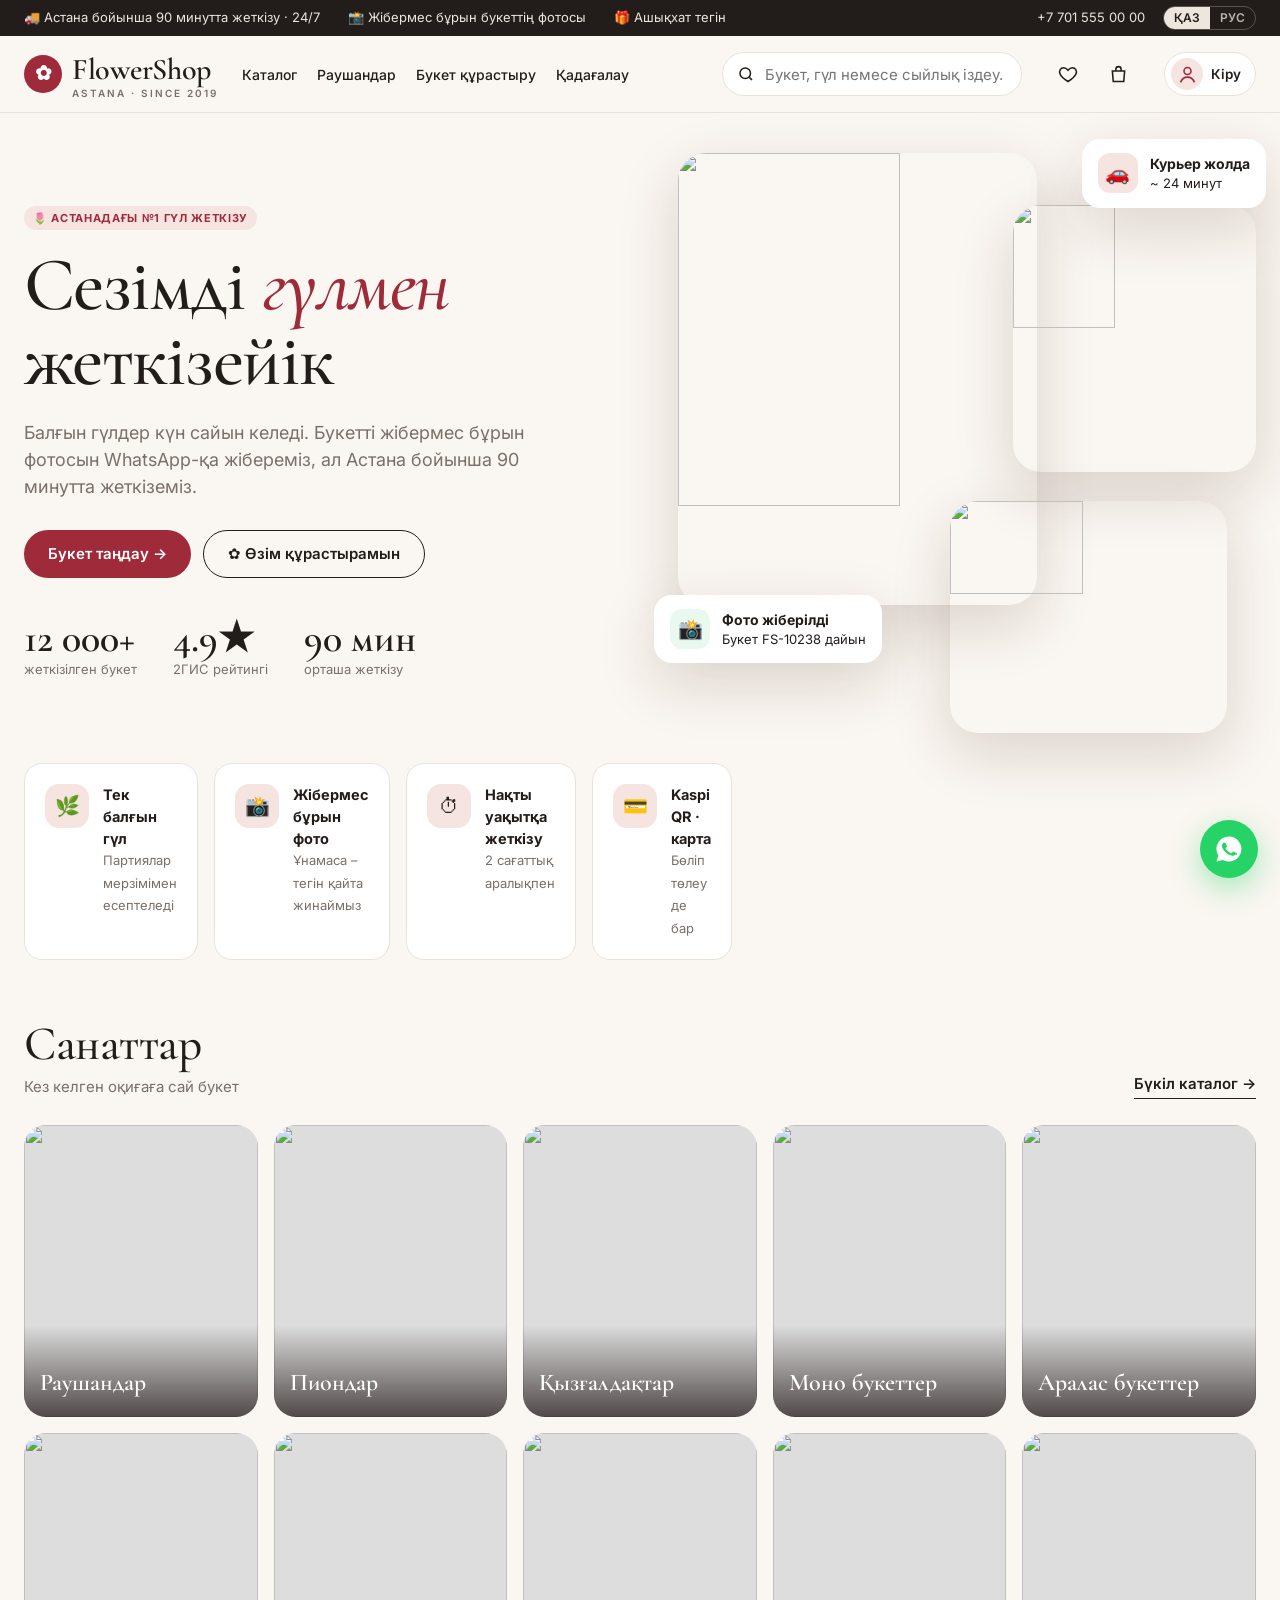
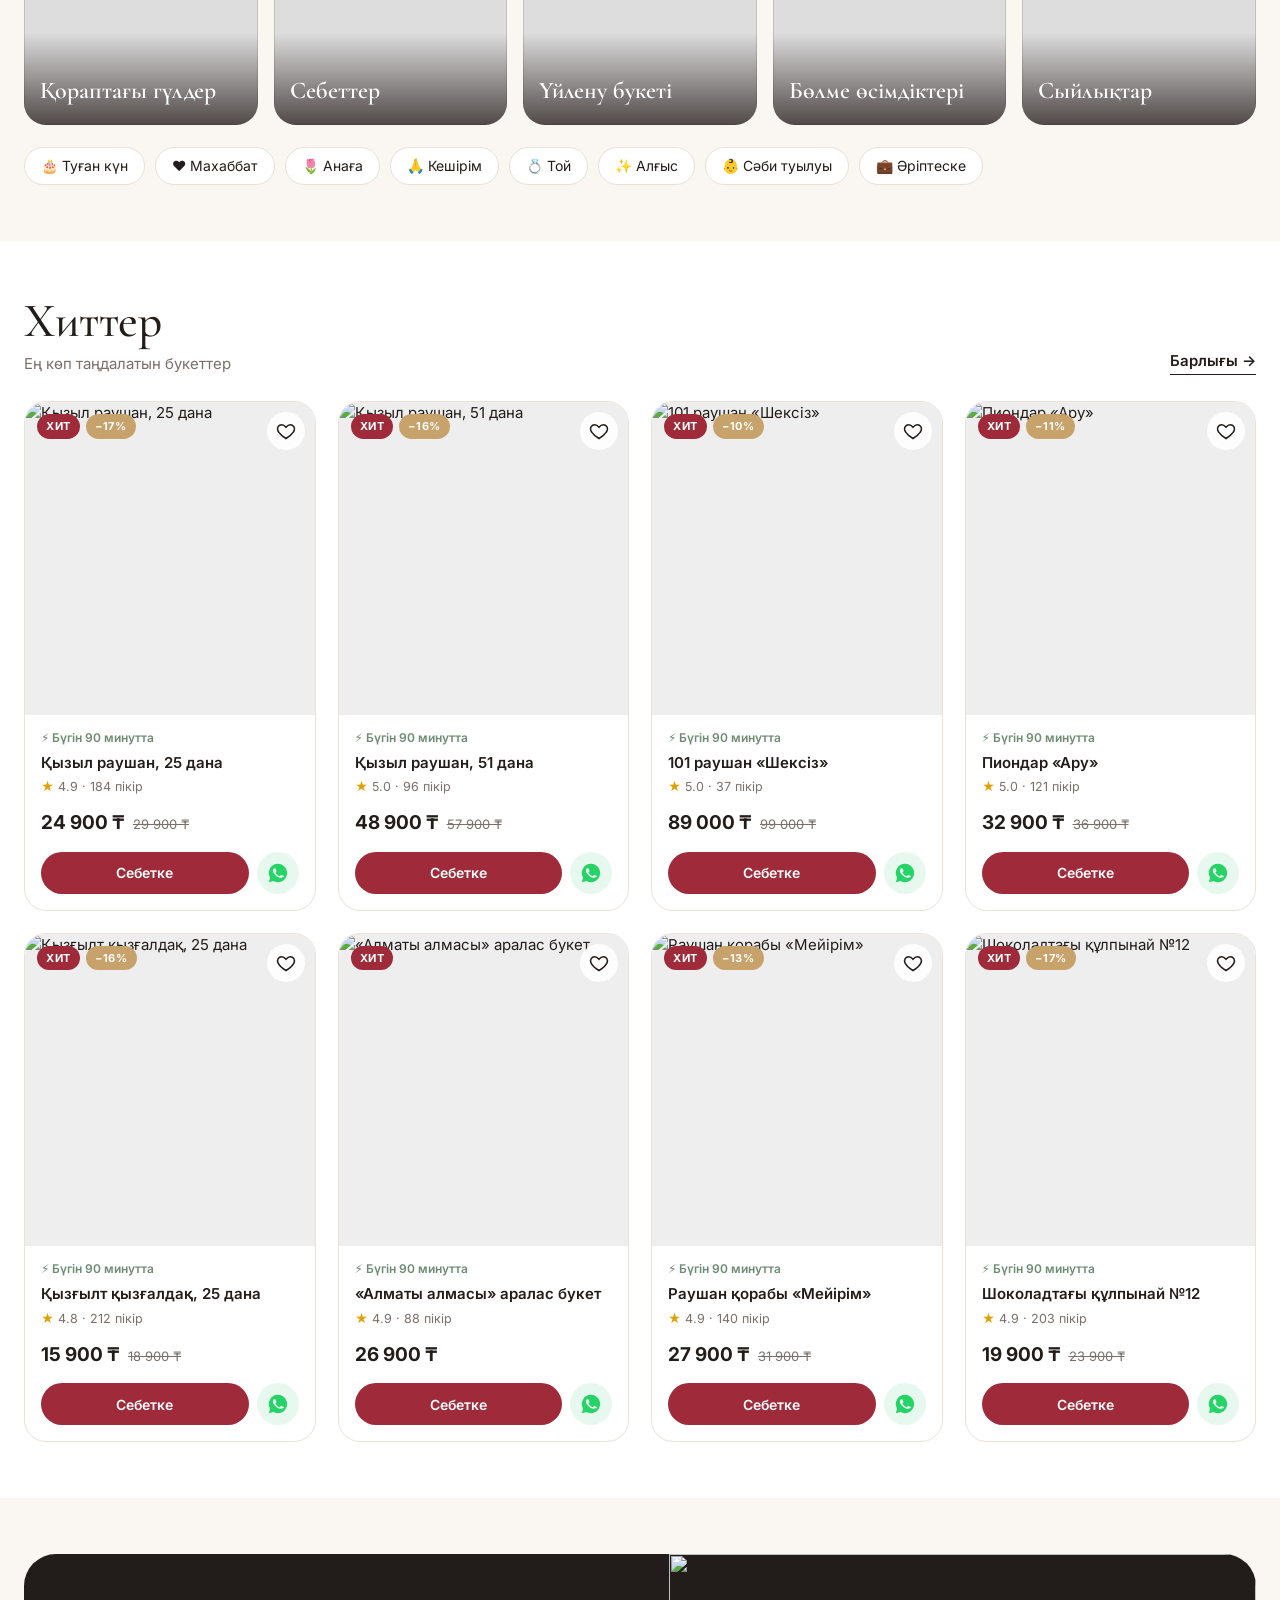
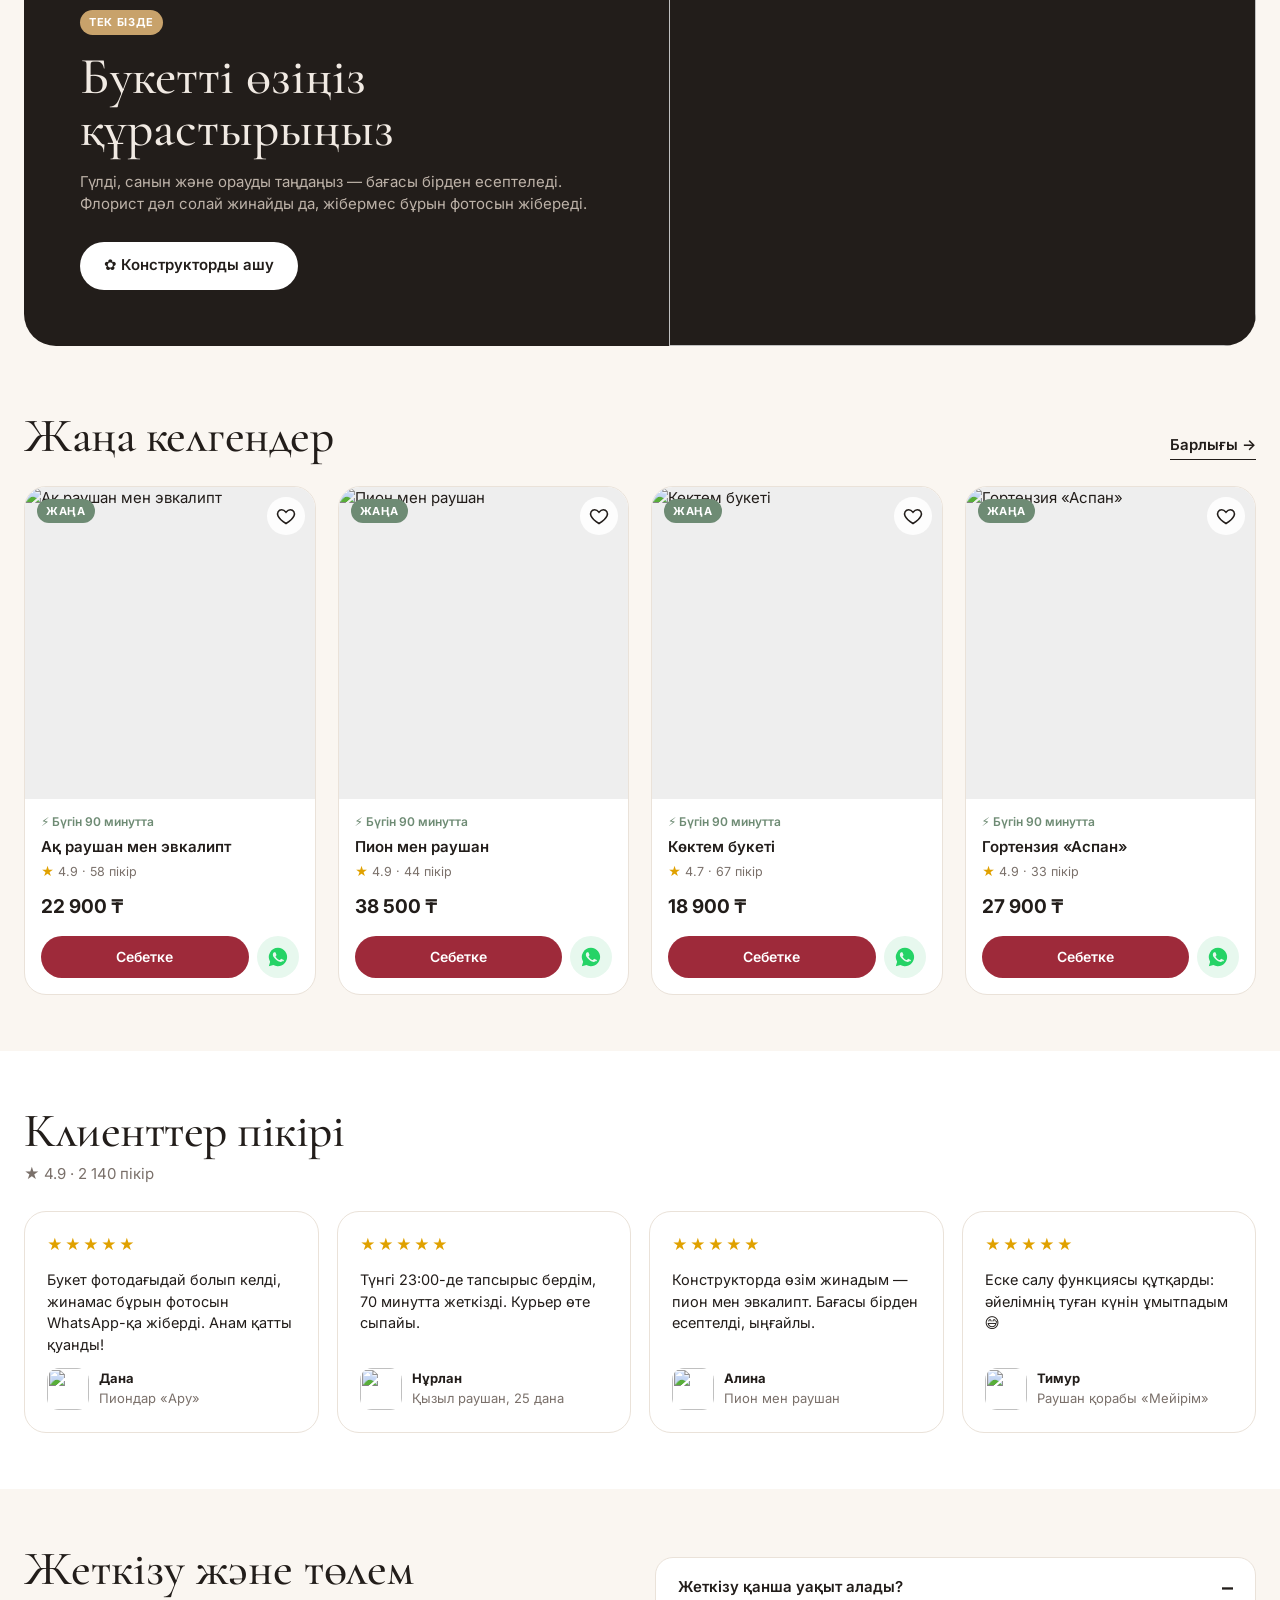
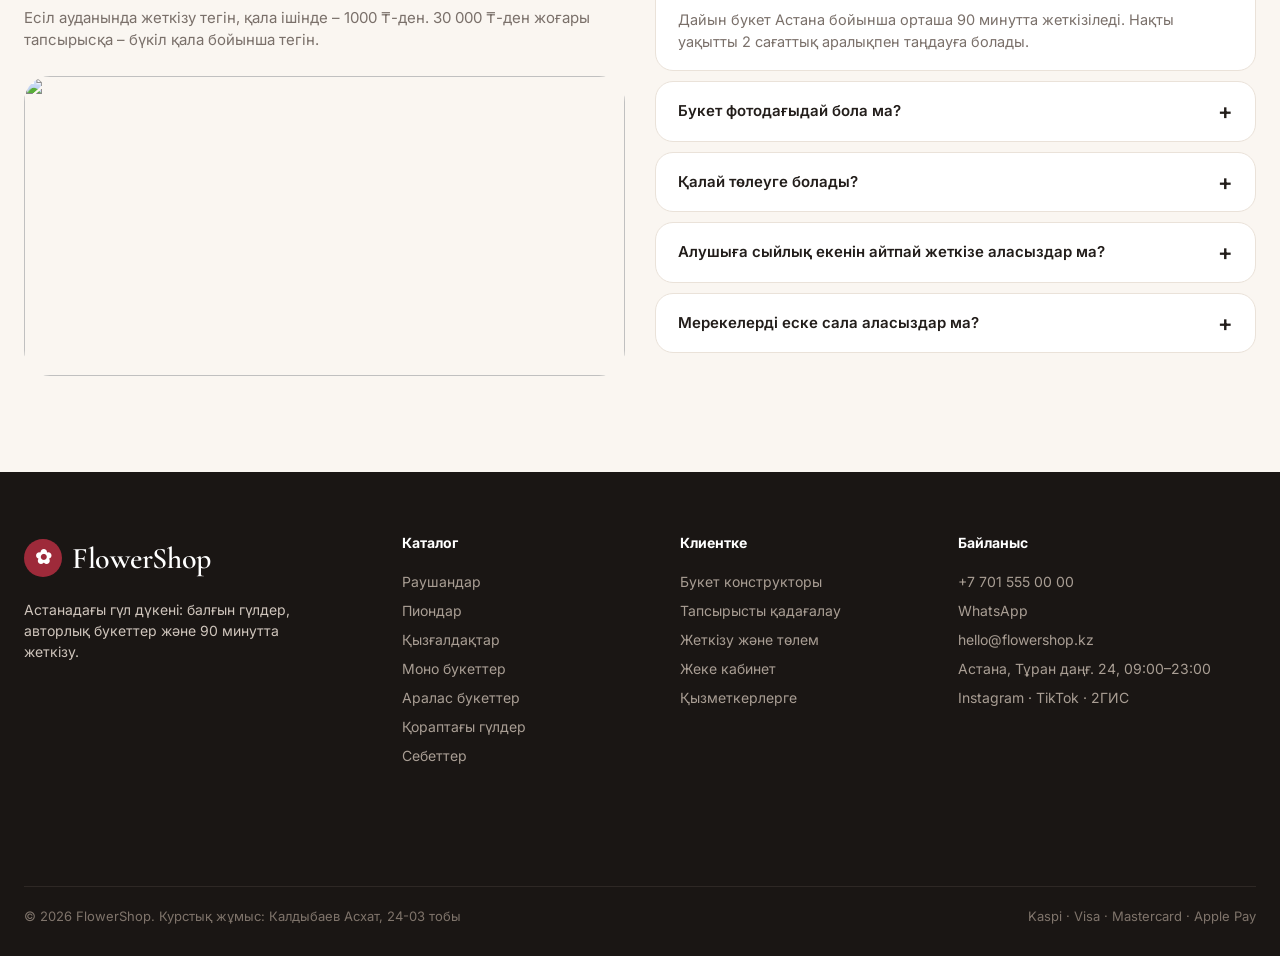
==== fs.html @ 58f4ae0b "tmp" ====
<!DOCTYPE html>
<html lang="kk"><head><meta charset="utf-8"><meta name="viewport" content="width=device-width,initial-scale=1">
<title>FlowerShop · Астанада гүл жеткізу</title>
<meta name="description" content="FlowerShop — Астанада гүл жеткізу 90 минутта. Букет конструкторы, Kaspi QR, жібермес бұрын фото.">
<meta property="og:title" content="FlowerShop — доставка цветов в Астане"><meta property="og:image" content="https://images.unsplash.com/photo-1780498802979-3d75e2b87ff2?w=1200&q=80&auto=format&fit=crop">
<meta name="theme-color" content="#9E2A3A">
<link rel="icon" href="data:image/svg+xml,<svg xmlns='http://www.w3.org/2000/svg' viewBox='0 0 100 100'><circle cx='50' cy='50' r='48' fill='%239E2A3A'/><text x='50' y='68' font-size='56' text-anchor='middle' fill='white'>✿</text></svg>">
<link rel="preconnect" href="https://fonts.googleapis.com"><link rel="preconnect" href="https://fonts.gstatic.com" crossorigin><link rel="preconnect" href="https://images.unsplash.com">
<link href="https://fonts.googleapis.com/css2?family=Cormorant+Garamond:ital,wght@0,500;0,600;1,500&family=Inter:wght@400;500;600;700&display=swap" rel="stylesheet">
<style>:root{--bg:#FAF6F1;--card:#fff;--ink:#221D1A;--mut:#7A706A;--line:#EAE2D9;--acc:#9E2A3A;--acc2:#C2414F;--blush:#F6E4E0;--sage:#6E8B74;--sage2:#E6EEE7;--gold:#C8A26B;--r:18px;--sh:0 10px 30px rgba(60,30,20,.08);--sh2:0 20px 60px rgba(60,30,20,.16)}
*{box-sizing:border-box;margin:0;padding:0}
html{scroll-behavior:smooth;overflow-x:clip}
body{font-family:Inter,system-ui,sans-serif;background:var(--bg);color:var(--ink);font-size:15px;line-height:1.5;-webkit-font-smoothing:antialiased}
img{display:block;max-width:100%}
a{color:inherit;text-decoration:none}
button{font:inherit;cursor:pointer;border:0;background:none;color:inherit}
input,select,textarea{font:inherit;color:inherit}
.serif{font-family:'Cormorant Garamond',Georgia,serif}
.wrap{max-width:1280px;margin:0 auto;padding:0 24px}
.btn{display:inline-flex;align-items:center;justify-content:center;gap:8px;height:48px;padding:0 24px;border-radius:999px;background:var(--ink);color:#fff;font-weight:600;transition:.2s;white-space:nowrap}
.btn:hover{transform:translateY(-1px);box-shadow:var(--sh)}
.btn.acc{background:var(--acc)}.btn.acc:hover{background:var(--acc2)}
.btn.ghost{background:transparent;border:1.5px solid var(--ink);color:var(--ink)}
.btn.light{background:#fff;color:var(--ink)}
.btn.sm{height:38px;padding:0 16px;font-size:14px}
.btn.wa{background:#25D366}
.btn:disabled{opacity:.4;pointer-events:none}
.chip{display:inline-flex;align-items:center;gap:6px;height:38px;padding:0 16px;border-radius:999px;background:#fff;border:1px solid var(--line);font-size:14px;transition:.15s;white-space:nowrap}
.chip:hover{border-color:var(--ink)}
.chip.on{background:var(--ink);color:#fff;border-color:var(--ink)}
.tag{display:inline-block;font-size:11px;font-weight:700;letter-spacing:.06em;text-transform:uppercase;padding:4px 9px;border-radius:999px}
.tag.hit{background:var(--acc);color:#fff}.tag.new{background:var(--sage);color:#fff}.tag.sale{background:var(--gold);color:#fff}
/* topbar */
.top{background:var(--ink);color:#EDE6DF;font-size:13px}
.top .wrap{display:flex;justify-content:space-between;align-items:center;height:36px;gap:16px}
.top .tick{display:flex;gap:28px;overflow:hidden;white-space:nowrap}
.top .rt{display:flex;gap:18px;align-items:center}
.lang{display:flex;border:1px solid #5a514b;border-radius:999px;overflow:hidden}
.lang button{padding:2px 10px;font-size:12px;font-weight:600;color:#bdb3aa}
.lang button.on{background:#EDE6DF;color:var(--ink)}
/* header */
header.h{position:sticky;top:0;z-index:50;background:rgba(250,246,241,.92);backdrop-filter:blur(14px);border-bottom:1px solid var(--line)}
header.h .wrap{display:flex;align-items:center;gap:24px;height:76px}
.logo{display:flex;align-items:center;gap:10px;font-family:'Cormorant Garamond',serif;font-size:30px;font-weight:600;letter-spacing:-.01em}
.logo i{width:38px;height:38px;border-radius:50%;background:var(--acc);display:grid;place-items:center;color:#fff;font-style:normal;font-size:20px}
.logo small{display:block;font-family:Inter;font-size:10px;letter-spacing:.2em;color:var(--mut);text-transform:uppercase;margin-top:-6px}
nav.mn{display:flex;gap:20px;font-weight:500;font-size:14px;white-space:nowrap}
nav.mn a{position:relative;padding:6px 0}
nav.mn a:after{content:'';position:absolute;left:0;bottom:0;height:2px;width:0;background:var(--acc);transition:.2s}
nav.mn a:hover:after,nav.mn a.on:after{width:100%}
.srch{flex:1;max-width:300px;min-width:160px;position:relative;margin-left:auto}
.srch input{width:100%;height:44px;border-radius:999px;border:1px solid var(--line);background:#fff;padding:0 18px 0 42px;outline:0}
.srch input:focus{border-color:var(--ink)}
.srch svg{position:absolute;left:15px;top:13px}
.srch .sug{position:absolute;top:50px;left:0;right:0;background:#fff;border-radius:16px;box-shadow:var(--sh2);overflow:hidden;display:none;z-index:5}
.srch .sug a{display:flex;gap:12px;align-items:center;padding:10px 14px;font-size:14px}
.srch .sug a:hover{background:var(--bg)}
.srch .sug img{width:44px;height:44px;border-radius:10px;object-fit:cover}
.icons{display:flex;gap:6px}
.ib{position:relative;width:44px;height:44px;border-radius:50%;display:grid;place-items:center;transition:.15s}
.ib:hover{background:#fff}
.ib b{position:absolute;top:4px;right:2px;min-width:18px;height:18px;padding:0 5px;border-radius:9px;background:var(--acc);color:#fff;font-size:11px;display:grid;place-items:center}
.who{display:flex;align-items:center;gap:8px;height:44px;padding:0 14px 0 6px;border-radius:999px;background:#fff;border:1px solid var(--line);font-size:13.5px;font-weight:600}
.who .av{width:32px;height:32px;border-radius:50%;background:var(--blush);display:grid;place-items:center;color:var(--acc);font-weight:700}
.burger{display:none}
/* hero */
.hero{padding:40px 0 30px}
.hero .wrap{display:grid;grid-template-columns:1.05fr 1fr;gap:48px;align-items:center}
.hero h1{font-family:'Cormorant Garamond',serif;font-size:76px;line-height:.98;font-weight:500;letter-spacing:-.02em}
.hero h1 em{color:var(--acc);font-style:italic}
.hero p.lead{font-size:18px;color:var(--mut);margin:22px 0 30px;max-width:520px}
.hero .cta{display:flex;gap:12px;flex-wrap:wrap}
.hero .stats{display:flex;gap:36px;margin-top:40px}
.hero .stats b{display:block;font-family:'Cormorant Garamond',serif;font-size:40px;font-weight:600;line-height:1}
.hero .stats span{font-size:13px;color:var(--mut)}
.collage{position:relative;height:580px}
.collage img{position:absolute;object-fit:cover;border-radius:28px;box-shadow:var(--sh2)}
.collage .a{left:0;top:0;width:62%;height:78%}
.collage .b{right:0;top:9%;width:42%;height:46%}
.collage .c{right:5%;bottom:0;width:48%;height:40%}
.float{position:absolute;background:#fff;border-radius:18px;box-shadow:var(--sh2);padding:14px 16px;display:flex;gap:12px;align-items:center;font-size:13px;animation:fl 5s ease-in-out infinite}
.float b{display:block;font-size:14px}
.float .dot{width:40px;height:40px;border-radius:12px;display:grid;place-items:center;font-size:20px}
.f1{left:-24px;bottom:12%}.f2{right:-10px;top:-14px;animation-delay:-2.5s}
@keyframes fl{50%{transform:translateY(-8px)}}
/* usp */
.usp{display:grid;grid-template-columns:repeat(4,1fr);gap:16px;margin:30px 0 10px}
.usp div{background:#fff;border-radius:var(--r);padding:20px;display:flex;gap:14px;align-items:flex-start;border:1px solid var(--line)}
.usp i{font-style:normal;width:44px;height:44px;border-radius:14px;background:var(--blush);display:grid;place-items:center;font-size:20px;flex:none}
.usp b{display:block;font-size:14.5px}.usp span{font-size:13px;color:var(--mut)}
section.s{padding:56px 0}
.sh{display:flex;justify-content:space-between;align-items:flex-end;margin-bottom:26px;gap:20px}
.sh h2{font-family:'Cormorant Garamond',serif;font-size:48px;font-weight:500;line-height:1;letter-spacing:-.01em}
.sh p{color:var(--mut);margin-top:8px}
.sh a.more{font-weight:600;border-bottom:1.5px solid;padding-bottom:2px}
/* categories */
.cats{display:grid;grid-template-columns:repeat(5,1fr);gap:16px}
.cat{position:relative;border-radius:22px;overflow:hidden;aspect-ratio:4/5;background:#ddd}
.cat img{width:100%;height:100%;object-fit:cover;transition:.6s}
.cat:hover img{transform:scale(1.06)}
.cat span{position:absolute;inset:auto 0 0 0;padding:40px 16px 16px;background:linear-gradient(transparent,rgba(20,10,8,.7));color:#fff;font-family:'Cormorant Garamond',serif;font-size:24px;font-weight:600}
.occs{display:flex;gap:10px;flex-wrap:wrap}
/* product grid */
.grid{display:grid;grid-template-columns:repeat(4,1fr);gap:22px}
.pc{background:#fff;border-radius:22px;overflow:hidden;border:1px solid var(--line);transition:.25s;display:flex;flex-direction:column;position:relative}
.pc:hover{box-shadow:var(--sh2);transform:translateY(-3px)}
.pc .im{position:relative;aspect-ratio:1/1.08;overflow:hidden;background:#eee;cursor:pointer}
.pc .im img{position:absolute;inset:0;width:100%;height:100%;object-fit:cover;transition:opacity .45s,transform .7s}
.pc .im img+img{opacity:0}
.pc:hover .im img+img{opacity:1}
.pc:hover .im img{transform:scale(1.04)}
.pc .tags{position:absolute;top:12px;left:12px;display:flex;gap:6px;z-index:2}
.pc .fav{position:absolute;top:10px;right:10px;width:38px;height:38px;border-radius:50%;background:rgba(255,255,255,.9);display:grid;place-items:center;z-index:2;transition:.15s}
.pc .fav.on svg{fill:var(--acc);stroke:var(--acc)}
.pc .bd{padding:14px 16px 16px;display:flex;flex-direction:column;gap:6px;flex:1}
.pc .nm{font-weight:600;font-size:15px;line-height:1.3;cursor:pointer}
.pc .rt{font-size:12.5px;color:var(--mut)}
.pc .rt b{color:#E0A100}
.pc .pr{display:flex;align-items:baseline;gap:8px;margin-top:auto;padding-top:6px}
.pc .pr b{font-size:19px}.pc .pr s{color:var(--mut);font-size:13px}
.pc .ac{display:flex;gap:8px;margin-top:8px}
.pc .ac .btn{flex:1;height:42px;font-size:14px}
.pc .ac .wa2{width:42px;height:42px;border-radius:50%;background:#E7F8EE;display:grid;place-items:center;flex:none}
.pc .eta{font-size:12px;color:var(--sage);font-weight:600}
/* catalog */
.cat-l{display:grid;grid-template-columns:260px 1fr;gap:30px;align-items:start}
.filters{background:#fff;border:1px solid var(--line);border-radius:22px;padding:22px;position:sticky;top:96px}
.filters h4{font-size:13px;letter-spacing:.08em;text-transform:uppercase;color:var(--mut);margin:18px 0 10px}
.filters h4:first-child{margin-top:0}
.filters label{display:flex;gap:10px;align-items:center;padding:5px 0;font-size:14px;cursor:pointer}
.filters input[type=checkbox]{accent-color:var(--acc);width:16px;height:16px}
.sw{display:flex;gap:8px;flex-wrap:wrap}
.sw button{width:28px;height:28px;border-radius:50%;border:2px solid #fff;box-shadow:0 0 0 1px var(--line)}
.sw button.on{box-shadow:0 0 0 2px var(--ink)}
.range{display:flex;gap:8px}
.range input{width:100%;height:40px;border:1px solid var(--line);border-radius:12px;padding:0 10px}
.toolbar{display:flex;justify-content:space-between;align-items:center;margin-bottom:18px;gap:12px;flex-wrap:wrap}
select.sel{height:42px;border-radius:999px;border:1px solid var(--line);background:#fff;padding:0 16px}
.empty{padding:60px;text-align:center;color:var(--mut);background:#fff;border-radius:22px;border:1px dashed var(--line)}
/* product page */
.pp{display:grid;grid-template-columns:1.1fr 1fr;gap:48px;padding:30px 0 60px}
.gal{display:grid;grid-template-columns:84px 1fr;gap:14px}
.gal .th{display:flex;flex-direction:column;gap:10px}
.gal .th img{width:84px;height:96px;object-fit:cover;border-radius:14px;cursor:pointer;opacity:.6;border:2px solid transparent}
.gal .th img.on{opacity:1;border-color:var(--ink)}
.gal .main{border-radius:26px;overflow:hidden;aspect-ratio:1/1.1;background:#eee}
.gal .main img{width:100%;height:100%;object-fit:cover}
.crumbs{font-size:13px;color:var(--mut);padding-top:24px}
.crumbs a:hover{color:var(--ink)}
.pi h1{font-family:'Cormorant Garamond',serif;font-size:46px;font-weight:500;line-height:1.05;margin:10px 0}
.pi .price{display:flex;align-items:baseline;gap:12px;margin:16px 0}
.pi .price b{font-size:32px}.pi .price s{color:var(--mut)}
.opt{margin:20px 0}
.opt h5{font-size:13px;font-weight:600;margin-bottom:10px;color:var(--mut);text-transform:uppercase;letter-spacing:.06em}
.seg{display:flex;gap:10px;flex-wrap:wrap}
.seg button{min-width:90px;padding:10px 16px;border-radius:14px;border:1.5px solid var(--line);background:#fff;text-align:left;font-size:14px}
.seg button small{display:block;color:var(--mut);font-size:12px}
.seg button.on{border-color:var(--ink);box-shadow:inset 0 0 0 1px var(--ink)}
.addons{display:grid;grid-template-columns:repeat(4,1fr);gap:10px}
.addon{border:1.5px solid var(--line);border-radius:14px;overflow:hidden;background:#fff;cursor:pointer;font-size:12px;position:relative}
.addon img{width:100%;aspect-ratio:1;object-fit:cover}
.addon div{padding:6px 8px}
.addon.on{border-color:var(--acc)}
.addon.on:after{content:'✓';position:absolute;top:6px;right:6px;width:22px;height:22px;border-radius:50%;background:var(--acc);color:#fff;display:grid;place-items:center;font-size:12px}
.recipe{background:var(--sage2);border-radius:16px;padding:16px 18px;font-size:14px}
.recipe li{list-style:none;display:flex;justify-content:space-between;padding:3px 0}
.qty{display:flex;align-items:center;border:1.5px solid var(--line);border-radius:999px;height:48px;background:#fff}
.qty button{width:44px;height:44px;font-size:20px}
.qty span{min-width:28px;text-align:center;font-weight:600}
.buy{display:flex;gap:12px;margin-top:22px}
.buy .btn{flex:1;height:54px}
.guar{display:grid;grid-template-columns:1fr 1fr;gap:10px;margin-top:22px}
.guar div{display:flex;gap:10px;font-size:13px;align-items:center;background:#fff;border:1px solid var(--line);border-radius:14px;padding:12px}
textarea.card{width:100%;min-height:80px;border:1.5px solid var(--line);border-radius:14px;padding:12px;resize:vertical;background:#fff;outline:0}
/* constructor */
.kon{display:grid;grid-template-columns:1fr 420px;gap:30px;align-items:start}
.flw{display:grid;grid-template-columns:repeat(3,1fr);gap:14px}
.fl{background:#fff;border:1px solid var(--line);border-radius:18px;overflow:hidden}
.fl img{width:100%;aspect-ratio:1.2;object-fit:cover}
.fl .b{padding:10px 12px;display:flex;justify-content:space-between;align-items:center;gap:8px}
.fl .b b{font-size:14px}.fl .b small{display:block;color:var(--mut);font-size:12px}
.fl .qty{height:36px}.fl .qty button{width:32px;height:32px;font-size:16px}
.fl.on{border-color:var(--acc);box-shadow:0 0 0 1px var(--acc)}
.prev{position:sticky;top:96px;background:#fff;border-radius:26px;border:1px solid var(--line);padding:22px;box-shadow:var(--sh)}
.stage{height:300px;border-radius:20px;background:radial-gradient(circle at 50% 40%,#fff,#F3EBE3);position:relative;overflow:hidden;margin-bottom:16px}
.stage .wrapper{position:absolute;left:50%;bottom:-20px;transform:translateX(-50%);width:0;height:0;border-left:110px solid transparent;border-right:110px solid transparent;border-top:180px solid var(--wc,#C9A27A);transition:.3s}
.stage .bud{position:absolute;width:44px;height:44px;border-radius:50%;background-size:cover;background-position:center;box-shadow:0 4px 10px rgba(0,0,0,.18);border:2px solid #fff;transition:.3s;animation:pop .35s}
@keyframes pop{from{transform:scale(0)}}
.stage .hint{position:absolute;inset:0;display:grid;place-items:center;color:var(--mut);font-size:14px;text-align:center;padding:30px}
.lines{font-size:14px;max-height:180px;overflow:auto;margin:10px 0}
.lines div{display:flex;justify-content:space-between;padding:4px 0;border-bottom:1px dashed var(--line)}
.tot{display:flex;justify-content:space-between;align-items:baseline;font-size:15px;padding-top:10px}
.tot b{font-size:26px}
/* drawer & modal */
.ov{position:fixed;inset:0;background:rgba(25,15,12,.45);backdrop-filter:blur(3px);z-index:90;opacity:0;pointer-events:none;transition:.25s}
.ov.on{opacity:1;pointer-events:auto}
.drawer{position:fixed;top:0;right:0;bottom:0;width:440px;max-width:100%;background:var(--bg);z-index:100;transform:translateX(105%);transition:.35s cubic-bezier(.2,.8,.2,1);display:flex;flex-direction:column}
.drawer.on{transform:none}
.drawer .hd{display:flex;justify-content:space-between;align-items:center;padding:22px 24px;border-bottom:1px solid var(--line)}
.drawer .hd h3{font-family:'Cormorant Garamond',serif;font-size:30px;font-weight:600}
.drawer .ls{flex:1;overflow:auto;padding:12px 24px}
.ci{display:grid;grid-template-columns:76px 1fr auto;gap:14px;padding:14px 0;border-bottom:1px solid var(--line);align-items:center}
.ci img{width:76px;height:84px;border-radius:14px;object-fit:cover}
.ci .n{font-weight:600;font-size:14px;line-height:1.3}
.ci small{color:var(--mut);font-size:12px;display:block}
.ci .qty{height:34px;margin-top:6px;width:max-content}.ci .qty button{width:30px;height:30px;font-size:15px}
.drawer .ft{padding:20px 24px;border-top:1px solid var(--line);background:#fff}
.prog{height:6px;border-radius:3px;background:var(--line);overflow:hidden;margin:6px 0 14px}
.prog i{display:block;height:100%;background:var(--sage);transition:.4s}
.modal{position:fixed;left:50%;top:50%;transform:translate(-50%,-46%) scale(.98);opacity:0;pointer-events:none;z-index:110;background:var(--bg);border-radius:28px;width:min(460px,94vw);max-height:92vh;overflow:auto;transition:.25s;box-shadow:var(--sh2)}
.modal.on{opacity:1;pointer-events:auto;transform:translate(-50%,-50%)}
.modal .in{padding:30px}
.modal h3{font-family:'Cormorant Garamond',serif;font-size:34px;font-weight:600;line-height:1.1}
.x{width:40px;height:40px;border-radius:50%;display:grid;place-items:center;background:#fff;border:1px solid var(--line);font-size:18px}
.fld{display:flex;flex-direction:column;gap:6px;margin-top:14px}
.fld label{font-size:13px;font-weight:600}
.fld input,.fld select,.fld textarea{height:48px;border-radius:14px;border:1.5px solid var(--line);background:#fff;padding:0 14px;outline:0;transition:.15s}
.fld textarea{height:auto;min-height:80px;padding:12px 14px}
.fld input:focus,.fld select:focus,.fld textarea:focus{border-color:var(--ink)}
.fld.err input{border-color:var(--acc)}
.demo{margin-top:18px;background:#fff;border:1px dashed var(--gold);border-radius:16px;padding:14px;font-size:13px}
.demo button{display:flex;width:100%;justify-content:space-between;padding:7px 8px;border-radius:10px;text-align:left}
.demo button:hover{background:var(--bg)}
.demo code{font-family:ui-monospace,monospace;font-size:12px;color:var(--acc)}
.err-m{color:var(--acc);font-size:13px;margin-top:8px;min-height:18px}
/* checkout */
.co{display:grid;grid-template-columns:1fr 400px;gap:30px;align-items:start;padding:20px 0 70px}
.steps{display:flex;gap:8px;margin:10px 0 24px}
.steps div{flex:1;height:4px;border-radius:2px;background:var(--line)}
.steps div.on{background:var(--acc)}
.box{background:#fff;border:1px solid var(--line);border-radius:24px;padding:26px;margin-bottom:18px}
.box h3{font-size:19px;margin-bottom:6px;display:flex;align-items:center;gap:10px}
.box h3 i{font-style:normal;width:28px;height:28px;border-radius:50%;background:var(--ink);color:#fff;display:grid;place-items:center;font-size:13px}
.g2{display:grid;grid-template-columns:1fr 1fr;gap:0 14px}
.radio{display:grid;grid-template-columns:repeat(auto-fit,minmax(150px,1fr));gap:10px;margin-top:12px}
.radio button{border:1.5px solid var(--line);border-radius:16px;padding:14px;text-align:left;background:#fff;font-size:14px}
.radio button small{display:block;color:var(--mut);font-size:12px;margin-top:2px}
.radio button.on{border-color:var(--ink);box-shadow:inset 0 0 0 1px var(--ink)}
.slots{display:flex;flex-wrap:wrap;gap:8px;margin-top:10px}
.slots button{padding:9px 14px;border-radius:12px;border:1.5px solid var(--line);background:#fff;font-size:13.5px}
.slots button.on{background:var(--ink);color:#fff;border-color:var(--ink)}
.slots button:disabled{opacity:.35;text-decoration:line-through}
.sum{position:sticky;top:96px}
.sum .row{display:flex;justify-content:space-between;padding:6px 0;font-size:14.5px}
.sum .row.t{font-size:20px;font-weight:700;border-top:1px solid var(--line);margin-top:8px;padding-top:14px}
.promo{display:flex;gap:8px;margin:14px 0}
.promo input{flex:1;height:44px;border-radius:12px;border:1.5px solid var(--line);padding:0 12px;text-transform:uppercase;outline:0}
.kaspi{display:flex;gap:18px;align-items:center;background:#FFF3F3;border-radius:16px;padding:16px;margin-top:12px}
.kaspi svg{flex:none;background:#fff;border-radius:10px;padding:6px}
/* tracking */
.trk{max-width:860px;margin:0 auto;padding:30px 0 70px}
.tl{position:relative;margin:20px 0}
.tl .st{display:grid;grid-template-columns:44px 1fr;gap:16px;padding-bottom:26px;position:relative}
.tl .st:before{content:'';position:absolute;left:21px;top:44px;bottom:0;width:2px;background:var(--line)}
.tl .st:last-child:before{display:none}
.tl .st.done:before{background:var(--sage)}
.tl .dot{width:44px;height:44px;border-radius:50%;background:#fff;border:2px solid var(--line);display:grid;place-items:center;font-size:18px;z-index:1}
.tl .st.done .dot{background:var(--sage);border-color:var(--sage);color:#fff}
.tl .st.cur .dot{background:var(--acc);border-color:var(--acc);color:#fff;box-shadow:0 0 0 6px rgba(158,42,58,.15)}
.tl .st b{display:block;margin-top:4px}.tl .st small{color:var(--mut)}
.notif{display:flex;gap:12px;background:#E9F9EF;border-radius:18px;padding:14px 16px;font-size:14px;margin:10px 0;align-items:flex-start}
.notif i{font-style:normal;font-size:20px}
.photo-ok{border-radius:18px;overflow:hidden;position:relative;max-width:320px}
.photo-ok span{position:absolute;left:10px;bottom:10px;background:rgba(0,0,0,.6);color:#fff;font-size:12px;padding:4px 10px;border-radius:999px}
/* reviews, faq, footer */
.revs{display:grid;grid-template-columns:repeat(4,1fr);gap:18px}
.rev{background:#fff;border-radius:22px;padding:22px;border:1px solid var(--line);display:flex;flex-direction:column;gap:12px}
.rev .st{color:#E0A100;letter-spacing:2px}
.rev p{font-size:14.5px}
.rev .u{display:flex;gap:10px;align-items:center;margin-top:auto;font-size:13px}
.rev .u img{width:42px;height:42px;border-radius:12px;object-fit:cover}
.split{display:grid;grid-template-columns:1fr 1fr;gap:30px;align-items:center}
.band{background:var(--ink);color:#F1EAE3;border-radius:32px;overflow:hidden;display:grid;grid-template-columns:1.1fr 1fr}
.band .tx{padding:56px}
.band h2{font-family:'Cormorant Garamond',serif;font-size:52px;font-weight:500;line-height:1}
.band p{color:#BDB2A8;margin:16px 0 26px}
.band img{width:100%;height:100%;object-fit:cover;min-height:380px}
.faq details{background:#fff;border:1px solid var(--line);border-radius:18px;padding:18px 22px;margin-bottom:10px}
.faq summary{font-weight:600;cursor:pointer;list-style:none;display:flex;justify-content:space-between}
.faq summary:after{content:'+';font-size:22px;line-height:1}
.faq details[open] summary:after{content:'–'}
.faq p{color:var(--mut);margin-top:10px;font-size:14.5px}
footer{background:#1A1614;color:#CFC5BC;padding:60px 0 30px;margin-top:40px}
footer .wrap>.cols{display:grid;grid-template-columns:1.4fr 1fr 1fr 1.2fr;gap:30px}
footer h5{color:#fff;font-size:14px;margin-bottom:14px}
footer a{display:block;padding:4px 0;font-size:14px;color:#A99E94}
footer a:hover{color:#fff}
footer .logo{color:#fff}
footer .cp{border-top:1px solid #2E2825;margin-top:40px;padding-top:20px;font-size:13px;color:#7F746B;display:flex;justify-content:space-between;flex-wrap:wrap;gap:10px}
.map{border-radius:18px;overflow:hidden;height:170px;filter:grayscale(.3)}
.map iframe{width:100%;height:100%;border:0}
.toast{position:fixed;left:50%;bottom:28px;transform:translate(-50%,30px);opacity:0;background:var(--ink);color:#fff;padding:14px 22px;border-radius:999px;z-index:200;transition:.3s;font-size:14px;box-shadow:var(--sh2);display:flex;gap:10px;align-items:center}
.toast.on{transform:translate(-50%,0);opacity:1}
.fab{position:fixed;right:22px;bottom:22px;width:58px;height:58px;border-radius:50%;background:#25D366;display:grid;place-items:center;z-index:60;box-shadow:0 10px 30px rgba(37,211,102,.4)}
/* staff panel */
.panel{display:grid;grid-template-columns:250px 1fr;min-height:100vh;background:#F4F1ED}
.side{background:#1A1614;color:#CFC5BC;padding:24px 16px;position:sticky;top:0;height:100vh;display:flex;flex-direction:column;gap:4px}
.side .logo{color:#fff;font-size:26px;margin:0 8px 26px}
.side a{display:flex;gap:12px;align-items:center;padding:11px 14px;border-radius:12px;font-size:14px;cursor:pointer}
.side a:hover{background:#2A2421}
.side a.on{background:var(--acc);color:#fff}
.side a b{margin-left:auto;background:#3a312d;color:#fff;font-size:11px;padding:1px 7px;border-radius:9px}
.side a.on b{background:rgba(255,255,255,.25)}
.side .me{margin-top:auto;border-top:1px solid #2E2825;padding:16px 8px 0;font-size:13px}
.side .me b{color:#fff;display:block}
.main{padding:28px 34px;min-width:0}
.main h1{font-family:'Cormorant Garamond',serif;font-size:40px;font-weight:600;margin-bottom:4px}
.main .sub{color:var(--mut);margin-bottom:22px}
.kpi{display:grid;grid-template-columns:repeat(4,1fr);gap:16px;margin-bottom:20px}
.kpi div{background:#fff;border-radius:20px;padding:20px;border:1px solid var(--line)}
.kpi span{font-size:13px;color:var(--mut)}
.kpi b{display:block;font-size:28px;margin:4px 0}
.kpi small{font-size:12px;font-weight:600}
.up{color:#2E8B57}.dn{color:var(--acc)}
.card{background:#fff;border-radius:20px;padding:22px;border:1px solid var(--line);margin-bottom:18px}
.card h3{font-size:17px;margin-bottom:14px;display:flex;justify-content:space-between;align-items:center;gap:10px}
.tw{overflow:auto}
table.t{width:100%;border-collapse:collapse;font-size:13.5px}
table.t th{text-align:left;font-size:12px;color:var(--mut);font-weight:600;text-transform:uppercase;letter-spacing:.04em;padding:10px;border-bottom:1px solid var(--line);white-space:nowrap}
table.t td{padding:11px 10px;border-bottom:1px solid #F1ECE6;vertical-align:middle}
table.t tr:hover td{background:#FCFAF8}
table.t img{width:40px;height:40px;border-radius:10px;object-fit:cover}
.st-b{display:inline-block;padding:4px 10px;border-radius:999px;font-size:12px;font-weight:600;white-space:nowrap}
.s-new{background:#FFF1D6;color:#9A6200}.s-prep{background:#E7EEFF;color:#2F55B5}.s-ready{background:#F3E8FF;color:#7A3EB5}.s-way{background:#E1F4FF;color:#0B6E99}.s-done{background:#E3F5E8;color:#23763D}.s-cancel{background:#FBE4E6;color:var(--acc)}
.mini{height:34px;border-radius:10px;border:1px solid var(--line);background:#fff;padding:0 8px;font-size:13px}
.g2c{display:grid;grid-template-columns:1.6fr 1fr;gap:18px}
.bars{display:flex;align-items:flex-end;gap:10px;height:200px;padding-top:10px}
.bars div{flex:1;display:flex;flex-direction:column;align-items:center;gap:6px;height:100%;justify-content:flex-end;font-size:11px;color:var(--mut)}
.bars i{display:block;width:100%;border-radius:8px 8px 0 0;background:linear-gradient(var(--acc2),var(--acc));transition:height .6s}
.bars div:last-child i{background:var(--ink)}
.warn{display:flex;gap:10px;align-items:center;background:#FFF5E6;border-radius:12px;padding:10px 12px;font-size:13px;margin-bottom:8px}
.warn.r{background:#FDECEE}
.ocard{background:#fff;border-radius:20px;border:1px solid var(--line);padding:18px;display:grid;grid-template-columns:110px 1fr auto;gap:18px;margin-bottom:14px;align-items:start}
.ocard img{width:110px;height:120px;border-radius:14px;object-fit:cover}
.ocard h4{font-size:16px}
.ocard .meta{font-size:13px;color:var(--mut);margin-top:4px;line-height:1.6}
.ocard .acts{display:flex;flex-direction:column;gap:8px;align-items:flex-end}
.pill{display:inline-flex;gap:6px;align-items:center;background:var(--bg);padding:4px 10px;border-radius:999px;font-size:12px;margin:6px 6px 0 0}
.log{font-size:13px;max-height:320px;overflow:auto}
.log div{padding:7px 0;border-bottom:1px dashed var(--line);display:grid;grid-template-columns:120px 1fr;gap:10px}
.log span{color:var(--mut)}
.prof{display:grid;grid-template-columns:300px 1fr;gap:24px;padding:30px 0 70px;align-items:start}
.prof .me{background:#fff;border-radius:24px;padding:24px;border:1px solid var(--line);text-align:center}
.prof .me .av{width:84px;height:84px;border-radius:50%;background:var(--blush);color:var(--acc);display:grid;place-items:center;font-size:32px;font-weight:700;margin:0 auto 12px}
.bonus{background:linear-gradient(135deg,#9E2A3A,#5E1621);color:#fff;border-radius:20px;padding:20px;margin-top:16px;text-align:left}
.bonus b{font-size:32px;display:block}
.dates div{display:flex;justify-content:space-between;align-items:center;padding:10px 0;border-bottom:1px solid var(--line);font-size:14px}
@media (max-width:1280px){nav.mn a.x2{display:none}}
@media (max-width:1100px){nav.mn{display:none}.grid{grid-template-columns:repeat(3,1fr)}.cats{grid-template-columns:repeat(3,1fr)}.revs{grid-template-columns:repeat(2,1fr)}.hero h1{font-size:58px}.kpi{grid-template-columns:repeat(2,1fr)}}
@media (max-width:860px){.hero .wrap,.pp,.kon,.co,.cat-l,.split,.band,.g2c,.prof{grid-template-columns:1fr}.collage{height:420px}.filters{position:static}.usp{grid-template-columns:1fr 1fr}.grid{grid-template-columns:repeat(2,1fr);gap:12px}.srch{display:none}.top .tick span+span{display:none}.panel{grid-template-columns:1fr}.side{position:static;height:auto;flex-direction:row;overflow:auto}.side .logo,.side .me{display:none}.main{padding:18px}.prev,.sum{position:static}footer .wrap>.cols{grid-template-columns:1fr 1fr}.band .tx{padding:32px}.ocard{grid-template-columns:80px 1fr}.ocard .acts{grid-column:1/-1;flex-direction:row;flex-wrap:wrap}.ocard img{width:80px;height:90px}}
@media (max-width:520px){.top .rt>a{display:none}.f1{left:8px}.f2{right:8px}.wrap{padding:0 16px}.hero h1{font-size:44px}.sh h2{font-size:36px}.cats{grid-template-columns:repeat(2,1fr)}.usp{grid-template-columns:1fr}.hero .stats{gap:20px}.hero .stats b{font-size:30px}.who span{display:none}header.h .wrap{gap:10px;height:66px}.logo{font-size:24px}.logo small{display:none}.pc .bd{padding:10px 12px 12px}.pc .nm{font-size:13.5px}.pc .pr b{font-size:16px}.pc .ac .wa2{display:none}.addons{grid-template-columns:repeat(2,1fr)}.flw{grid-template-columns:repeat(2,1fr)}.g2{grid-template-columns:1fr}.revs{grid-template-columns:1fr}.kpi b{font-size:22px}footer .wrap>.cols{grid-template-columns:1fr}.gal{grid-template-columns:1fr}.gal .th{flex-direction:row;order:2}.gal .th img{width:70px;height:78px}}
</style></head><body>
<div id="app"></div><div id="ov" class="ov" onclick="closeAll()"></div><aside id="drawer" class="drawer"></aside><div id="modal" class="modal"></div><div id="toast" class="toast"></div>
<script>const U=(id,w=800)=>`https://images.unsplash.com/photo-${id}?w=${w}&q=80&auto=format&fit=crop`;
const PH={
 r0:'1578439231583-9eca0a363860',r3:'1559779080-6970e0186790',r4:'1548094967-e25a127d1f6d',r7:'1680563094046-5d846e2c59d1',r10:'1615182787503-08365d1e7fae',r11:'1679621711784-8485ebe333f5',r14:'1782849324164-03fa3923f254',r16:'1625380144826-325caf427d9d',
 p18:'1511201173873-c327e63eb6c4',p19:'1575178094668-132dc931ad35',p20:'1780498802979-3d75e2b87ff2',p22:'1626976109816-08cef8600d7d',
 t24:'1586968295564-92fd7572718b',t25:'1561181226-e8a7edd504c6',t26:'1775301331506-f7b0d0b3ac44',t27:'1561181286-d3fee7d55364',
 h31:'1621518856558-9b2ce2d0660d',h33:'1531875565264-5b473e59fa07',h34:'1501577316686-a5cbf6c1df7e',
 c38:'1771657570894-36f1d5cf5da3',c39:'1666469948591-f792c6ab29c9',l42:'1695556557825-97adbe470fd6',l43:'1561897519-6e4fbd1fbc41',o48:'1605996370592-b6f7a81e382e',o51:'1610397648930-477b8c7f0943',
 g54:'1595886535782-0f757640a574',g58:'1569731030828-ba3bb70923ff',s60:'1567696153798-9111f9cd3d0d',s62:'1601884928885-92a922f7962f',s63:'1560881088-30da8d6e1378',s65:'1629386255808-c3ceb405173c',
 b72:'1660885900184-fe13ca69392c',b73:'1581264692636-3cf6f29655c2',b74:'1676903740811-f9995891fa94',b76:'1610841802859-94794ea50e1b',b77:'1712576502784-d725518b18a1',
 k78:'1604323990536-e5452c0507c1',k80:'1778101410311-6cca527142d6',k81:'1503652601-557d07733ddc',k83:'1764589593880-2068cc6758fa',
 w84:'1487530811176-3780de880c2d',w85:'1521543832500-49e69fb2bea2',w87:'1525258946800-98cfd641d0de',
 x90:'1646902823849-1aa943a17f46',x91:'1559715745-e1b33a271c8f',x92:'1565889673146-8e4d54300269',x96:'1602734846297-9299fc2d4703',x97:'1648311203209-da34f7d0d800',
 x102:'1606983340126-99ab4feaa64a',x103:'1558301211-0d8c8ddee6ec',x105:'1588195538326-c5b1e9f80a1b',x109:'1525268771113-32d9e9021a97',x111:'1530103862676-de8c9debad1d',x113:'1771368188458-302d6396c33f',
 f115:'1531058240690-006c446962d8',f116:'1780892057871-a58ab617718f',f120:'1589244159943-460088ed5c92',f121:'1565695951564-007d8f297e48',f122:'1775743093104-d8e53e5ed250',
 n126:'1651592279151-f84dea81a03d',n128:'1767552659473-9a541393de94',v132:'1528756514091-dee5ecaa3278',v136:'1611625105602-42ee06be977e',
 a138:'1647710782448-2e7d7f36a246',a140:'1629727687767-0aaf2d360144',a142:'1724099541163-07c86574615e',z144:'1650355648621-1a0445f7f9b4',z148:'1469259943454-aa100abba749',
 u150:'1520302630591-fd1c66edc19d',u152:'1770349781649-b7722e0de3fc',m156:'1525498128493-380d1990a112',m158:'1776722091903-097d6dab0455'
};
// categories
const CATS=[
 {id:'roses',kk:'Раушандар',ru:'Розы',ph:'r4'},
 {id:'peony',kk:'Пиондар',ru:'Пионы',ph:'p20'},
 {id:'tulips',kk:'Қызғалдақтар',ru:'Тюльпаны',ph:'t26'},
 {id:'mono',kk:'Моно букеттер',ru:'Монобукеты',ph:'h33'},
 {id:'mix',kk:'Аралас букеттер',ru:'Сборные букеты',ph:'k80'},
 {id:'box',kk:'Қораптағы гүлдер',ru:'Цветы в коробке',ph:'b73'},
 {id:'basket',kk:'Себеттер',ru:'Корзины',ph:'k78'},
 {id:'wedding',kk:'Үйлену букеті',ru:'Свадебные',ph:'w87'},
 {id:'plants',kk:'Бөлме өсімдіктері',ru:'Комнатные растения',ph:'m156'},
 {id:'gifts',kk:'Сыйлықтар',ru:'Подарки',ph:'x90'}];
const OCC=[
 {id:'bday',kk:'Туған күн',ru:'День рождения',e:'🎂'},{id:'love',kk:'Махаббат',ru:'Любимой',e:'❤️'},
 {id:'mom',kk:'Анаға',ru:'Маме',e:'🌷'},{id:'sorry',kk:'Кешірім',ru:'Извинение',e:'🙏'},
 {id:'wedding',kk:'Той',ru:'Свадьба',e:'💍'},{id:'thanks',kk:'Алғыс',ru:'Благодарность',e:'✨'},
 {id:'baby',kk:'Сәби туылуы',ru:'Рождение ребёнка',e:'👶'},{id:'office',kk:'Әріптеске',ru:'Коллеге',e:'💼'}];
// product: id, cat, kk, ru, price, old, ph[], occ[], color, stems recipe (flowerId:count), rating, reviews, hit/new
const P=[
 ['p1','roses','Қызыл раушан, 25 дана','25 красных роз',24900,29900,['r4','r0'],['love','bday'],'red',{rose_red:25,euc:5},4.9,184,'hit'],
 ['p2','roses','Қызыл раушан, 51 дана','51 красная роза',48900,57900,['r0','r3'],['love','wedding'],'red',{rose_red:51},5.0,96,'hit'],
 ['p3','roses','«Таңғы шық» қызғылт раушандар','Букет «Утренняя роса»',21500,null,['r7','r10'],['love','mom','bday'],'pink',{rose_pink:19,euc:3},4.8,73,''],
 ['p4','roses','Ақ раушан мен эвкалипт','Белые розы с эвкалиптом',22900,null,['r14','r16'],['wedding','thanks','sorry'],'white',{rose_white:21,euc:7},4.9,58,'new'],
 ['p5','roses','Вазадағы қызғылт раушандар','Розовые розы в вазе',33900,null,['r11','r10'],['mom','bday'],'pink',{rose_pink:35},4.7,41,''],
 ['p6','roses','101 раушан «Шексіз»','101 роза «Бесконечность»',89000,99000,['r3','r0'],['love','wedding'],'red',{rose_red:101},5.0,37,'hit'],
 ['p7','peony','Пиондар «Ару»','Пионы «Ару»',32900,36900,['p20','p18'],['love','mom'],'pink',{peony:15},5.0,121,'hit'],
 ['p8','peony','Пион мен раушан','Пионы и розы',38500,null,['p22','p19'],['bday','wedding'],'pink',{peony:9,rose_pink:9,euc:3},4.9,44,'new'],
 ['p9','peony','Маржан пиондар','Коралловые пионы',29900,null,['p19','p22'],['bday','thanks'],'pink',{peony:11},4.8,39,''],
 ['p10','tulips','Қызғылт қызғалдақ, 25 дана','25 розовых тюльпанов',15900,18900,['t24','t27'],['mom','bday','office'],'pink',{tulip:25},4.8,212,'hit'],
 ['p11','tulips','Көктем букеті','Весенний букет',18900,null,['t26','t25'],['mom','thanks'],'mix',{tulip:15,alstro:5,euc:3},4.7,67,'new'],
 ['p12','tulips','Вазадағы қызғалдақтар','Тюльпаны в вазе',17500,null,['t25','t24'],['office','thanks'],'pink',{tulip:21},4.6,28,''],
 ['p13','mono','Көк гортензия','Голубая гортензия',19900,null,['h33','h34'],['thanks','office','baby'],'blue',{hydr:5},4.8,51,''],
 ['p14','mono','Гортензия «Аспан»','Гортензия «Небо»',27900,null,['h31','h34'],['bday','baby'],'blue',{hydr:7,euc:4},4.9,33,'new'],
 ['p15','mono','Хризантема «Күз»','Хризантемы «Осень»',14900,16900,['c39','c38'],['office','thanks','mom'],'mix',{chrys:15},4.6,47,''],
 ['p16','mono','Қызғылт лилиялар','Розовые лилии',23900,null,['l42','l43'],['mom','bday'],'pink',{lily:7},4.7,36,''],
 ['p17','mono','Орхидея (кашпода)','Орхидея в кашпо',21900,null,['o51','o48'],['office','thanks','mom'],'pink',{orchid:1},4.9,62,''],
 ['p18','mono','Гербера «Шуақ»','Герберы «Солнце»',13900,null,['g54','g58'],['office','bday'],'orange',{gerbera:15},4.6,29,''],
 ['p19','mono','Күнбағыс букеті','Букет подсолнухов',16900,null,['s63','s62'],['thanks','office','bday'],'yellow',{sunfl:9,euc:3},4.8,55,''],
 ['p20','mix','«Алматы алмасы» аралас букет','Сборный «Алма-Ата»',26900,null,['k80','s65'],['bday','thanks'],'mix',{rose_pink:7,sunfl:3,hydr:2,euc:4},4.9,88,'hit'],
 ['p21','mix','«Дала» күнбағыс пен раушан','«Степь»: подсолнухи и розы',24500,null,['s60','s65'],['bday','office'],'yellow',{sunfl:5,rose_white:7,euc:3},4.7,31,''],
 ['p22','mix','Ранункулюс пен раушан','Ранункулюсы и розы',34900,null,['n126','n128'],['love','wedding'],'pink',{ranun:11,rose_pink:7},4.9,24,'new'],
 ['p23','mix','Альстромерия «Нәзік»','Альстромерии «Нежность»',15500,null,['a140','a138'],['mom','sorry'],'pink',{alstro:15},4.6,22,''],
 ['p24','box','Раушан қорабы «Мейірім»','Розы в коробке «Мейирим»',27900,31900,['b73','b72'],['love','bday','mom'],'pink',{rose_pink:25},4.9,140,'hit'],
 ['p25','box','Шляпа қорабы, аралас гүлдер','Шляпная коробка, микс',31900,null,['b74','b76'],['bday','mom'],'mix',{rose_pink:9,alstro:5,hydr:1},4.8,57,''],
 ['p26','box','Қорап + макарон','Коробка с макарон',35900,null,['b77','b76'],['bday','thanks'],'mix',{rose_white:11,chrys:5},4.8,19,'new'],
 ['p27','basket','Гүл себеті «Береке»','Корзина «Береке»',42900,null,['k78','k83'],['bday','thanks','office'],'mix',{rose_pink:15,sunfl:5,hydr:3,euc:6},4.9,48,''],
 ['p28','basket','Себеттегі раушандар','Розы в корзине',36900,null,['k81','k78'],['mom','love'],'pink',{rose_pink:31},4.8,26,''],
 ['p29','wedding','Қалыңдық букеті «Ақ кербез»','Букет невесты «Ак кербез»',29900,null,['w87','w84'],['wedding'],'white',{rose_white:15,ranun:5,euc:4},5.0,17,''],
 ['p30','wedding','Калла букеті','Букет из калл',27500,null,['z144','z148'],['wedding','thanks'],'white',{calla:11},4.8,14,'new'],
 ['p31','plants','Монстера','Монстера',18900,null,['m156','m158'],['office','thanks'],'green',{},4.7,21,''],
 ['p32','plants','Суккуленттер жиынтығы','Набор суккулентов',9900,null,['u150','u152'],['office','thanks'],'green',{},4.6,18,''],
 ['p33','plants','Лаванда (кашпода)','Лаванда в кашпо',11900,null,['v136','v132'],['office','mom'],'purple',{},4.7,15,''],
 ['p34','gifts','Шоколадтағы құлпынай №12','Клубника в шоколаде №12',19900,23900,['x90','x91'],['love','bday'],'red',{},4.9,203,'hit'],
 ['p35','gifts','Құлпынай қорабы «Мини»','Клубника «Мини»',12900,null,['x92','x91'],['love','thanks'],'red',{},4.8,77,''],
 ['p36','gifts','Плюш аю 40 см','Плюшевый мишка 40 см',9900,null,['x96','x97'],['love','baby','bday'],'mix',{},4.7,64,''],
 ['p37','gifts','Торт «Гүлдер» 1,2 кг','Торт «Цветы» 1,2 кг',17900,null,['x103','x102'],['bday'],'pink',{},4.8,39,''],
 ['p38','gifts','Шарлар жиынтығы, 11 дана','Набор шаров, 11 шт',8900,null,['x113','x111'],['bday','baby'],'mix',{},4.6,52,'']
].map(a=>({id:a[0],cat:a[1],kk:a[2],ru:a[3],price:a[4],old:a[5],ph:a[6],occ:a[7],color:a[8],recipe:a[9],rating:a[10],rev:a[11],tag:a[12]}));
// flowers for constructor & warehouse
const FL=[
 {id:'rose_red',kk:'Қызыл раушан',ru:'Роза красная',price:690,ph:'r4',color:'#B3202E'},
 {id:'rose_pink',kk:'Қызғылт раушан',ru:'Роза розовая',price:650,ph:'r10',color:'#E9A1AE'},
 {id:'rose_white',kk:'Ақ раушан',ru:'Роза белая',price:650,ph:'r16',color:'#F3EEE6'},
 {id:'peony',kk:'Пион',ru:'Пион',price:1900,ph:'p18',color:'#F2B8C6'},
 {id:'tulip',kk:'Қызғалдақ',ru:'Тюльпан',price:450,ph:'t24',color:'#F48FA4'},
 {id:'hydr',kk:'Гортензия',ru:'Гортензия',price:2900,ph:'h34',color:'#8FA9E0'},
 {id:'chrys',kk:'Хризантема',ru:'Хризантема',price:690,ph:'c39',color:'#F2C1D0'},
 {id:'lily',kk:'Лилия',ru:'Лилия',price:1500,ph:'l42',color:'#F6A5C0'},
 {id:'gerbera',kk:'Гербера',ru:'Гербера',price:590,ph:'g54',color:'#F28C38'},
 {id:'sunfl',kk:'Күнбағыс',ru:'Подсолнух',price:990,ph:'s63',color:'#F5C518'},
 {id:'ranun',kk:'Ранункулюс',ru:'Ранункулюс',price:1200,ph:'n126',color:'#F7B39A'},
 {id:'alstro',kk:'Альстромерия',ru:'Альстромерия',price:550,ph:'a140',color:'#F07FA0'},
 {id:'calla',kk:'Калла',ru:'Калла',price:1300,ph:'z144',color:'#F4F1EA'},
 {id:'orchid',kk:'Орхидея',ru:'Орхидея',price:12000,ph:'o51',color:'#D06AAE'},
 {id:'euc',kk:'Эвкалипт',ru:'Эвкалипт',price:350,ph:'u152',color:'#8DA79A'}];
const WRAPS=[{id:'kraft',kk:'Крафт',ru:'Крафт',price:900,c:'#C9A27A'},{id:'blush',kk:'Ұнтақ түсті',ru:'Пудровая',price:1200,c:'#EBC9C3'},{id:'black',kk:'Қара матовый',ru:'Чёрная матовая',price:1500,c:'#2A2626'},{id:'white',kk:'Ақ',ru:'Белая',price:1200,c:'#F5F2EE'},{id:'none',kk:'Ораусыз',ru:'Без упаковки',price:0,c:'transparent'}];
const ADDONS=['p34','p36','p38','p37'];
const SIZES=[{id:'S',k:0.8},{id:'M',k:1},{id:'L',k:1.45}];
const PROMOS={FLOWER10:{pct:10,kk:'10 % жеңілдік',ru:'Скидка 10 %'},ASTANA15:{pct:15,kk:'15 % (2000 ₸ жоғары)',ru:'15 % на первый заказ'},'8MART':{pct:20,kk:'8 наурызға 20 %',ru:'20 % к 8 марта'}};
const SLOTS=['09:00–11:00','11:00–13:00','13:00–15:00','15:00–17:00','17:00–19:00','19:00–21:00','21:00–23:00'];
const DISTRICTS=[{kk:'Есіл ауданы',ru:'Есильский район',fee:0},{kk:'Алматы ауданы',ru:'Алматинский район',fee:1000},{kk:'Сарыарқа ауданы',ru:'Сарыаркинский район',fee:1000},{kk:'Байқоңыр ауданы',ru:'Байконурский район',fee:1000},{kk:'Нұра ауданы',ru:'Нуринский район',fee:1500},{kk:'Қала сыртында (Қосшы, Талапкер)',ru:'Пригород (Косшы, Талапкер)',fee:3500}];
const USERS=[
 {login:'Asik2006',pass:'Askhat2006',role:'admin',name:'Асхат Калдыбаев'},
 {login:'klient',pass:'Klient2026',role:'client',name:'Айгерім Сейтқали',phone:'+7 701 555 12 34'},
 {login:'florist',pass:'Florist2026',role:'florist',name:'Мадина Жұмабаева'},
 {login:'kurier',pass:'Kurier2026',role:'courier',name:'Ерлан Тоқтаров'}];
const REVIEWS=[
 {n:'Дана',t:{kk:'Букет фотодағыдай болып келді, жинамас бұрын фотосын WhatsApp-қа жіберді. Анам қатты қуанды!',ru:'Букет приехал точь-в-точь как на фото, перед отправкой прислали фото в WhatsApp. Мама в восторге!'},s:5,p:'p7'},
 {n:'Нұрлан',t:{kk:'Түнгі 23:00-де тапсырыс бердім, 70 минутта жеткізді. Курьер өте сыпайы.',ru:'Заказал в 23:00, привезли за 70 минут. Курьер очень вежливый.'},s:5,p:'p1'},
 {n:'Алина',t:{kk:'Конструкторда өзім жинадым — пион мен эвкалипт. Бағасы бірден есептелді, ыңғайлы.',ru:'Собрала сама в конструкторе — пионы с эвкалиптом. Цена считается сразу, очень удобно.'},s:5,p:'p8'},
 {n:'Тимур',t:{kk:'Еске салу функциясы құтқарды: әйелімнің туған күнін ұмытпадым 😅',ru:'Напоминание спасло: не забыл день рождения жены 😅'},s:5,p:'p24'}];

/* FlowerShop — client + staff SPA (demo, data in localStorage) */
const KEY='flowershop_v1';
const $=(s,r=document)=>r.querySelector(s), $$=(s,r=document)=>[...r.querySelectorAll(s)];
let S;
function load(){try{S=JSON.parse(localStorage.getItem(KEY))}catch(e){S=null}
 if(!S||S.v!==3){S=seed()} }
function save(){try{localStorage.setItem(KEY,JSON.stringify(S))}catch(e){}}
const L=(kk,ru)=>S.lang==='ru'?ru:kk;
const N=o=>o?(S.lang==='ru'?o.ru:o.kk):'';
const fmt=n=>Math.round(n).toLocaleString('ru-RU').replace(/,/g,' ')+' ₸';
const esc=s=>String(s??'').replace(/[&<>"]/g,c=>({'&':'&amp;','<':'&lt;','>':'&gt;','"':'&quot;'}[c]));
const prod=id=>S.products.find(p=>p.id===id);
const fl=id=>FL.find(f=>f.id===id);
const ST={new:['Жаңа','Новый','s-new','🧾'],prep:['Жиналуда','Собирается','s-prep','💐'],ready:['Дайын','Готов','s-ready','📸'],way:['Жолда','В пути','s-way','🚗'],done:['Жеткізілді','Доставлен','s-done','✅'],cancel:['Бас тартылды','Отменён','s-cancel','✖']};
const stName=s=>L(ST[s][0],ST[s][1]);
const stB=s=>`<span class="st-b ${ST[s][2]}">${stName(s)}</span>`;
const today=()=>new Date().toISOString().slice(0,10);
const addDays=(d,n)=>{const x=new Date(d);x.setDate(x.getDate()+n);return x.toISOString().slice(0,10)};
const ts=()=>new Date().toLocaleString('ru-RU',{day:'2-digit',month:'2-digit',hour:'2-digit',minute:'2-digit'});
const me=()=>S.session?USERS.find(u=>u.login===S.session):null;
const ICON={
 search:'<svg width="18" height="18" viewBox="0 0 24 24" fill="none" stroke="currentColor" stroke-width="2"><circle cx="11" cy="11" r="7"/><path d="m20 20-3.5-3.5"/></svg>',
 heart:'<svg width="20" height="20" viewBox="0 0 24 24" fill="none" stroke="currentColor" stroke-width="1.8"><path d="M12 21s-7.5-4.6-9.6-9.2C.9 8.4 3 4.5 6.8 4.5c2.1 0 3.7 1.2 5.2 3 1.5-1.8 3.1-3 5.2-3 3.8 0 5.9 3.9 4.4 7.3C19.5 16.4 12 21 12 21z"/></svg>',
 bag:'<svg width="21" height="21" viewBox="0 0 24 24" fill="none" stroke="currentColor" stroke-width="1.8"><path d="M5 8h14l-1 12H6L5 8z"/><path d="M9 8V6a3 3 0 0 1 6 0v2"/></svg>',
 user:'<svg width="21" height="21" viewBox="0 0 24 24" fill="none" stroke="currentColor" stroke-width="1.8"><circle cx="12" cy="8" r="4"/><path d="M4 21c1.5-4 4.5-6 8-6s6.5 2 8 6"/></svg>',
 wa:'<svg width="22" height="22" viewBox="0 0 24 24" fill="#25D366"><path d="M12 2a10 10 0 0 0-8.6 15.1L2 22l5-1.3A10 10 0 1 0 12 2zm5.3 14.1c-.2.6-1.3 1.2-1.8 1.2-.5.1-1 .2-3.3-.7-2.8-1.1-4.6-4-4.7-4.2-.1-.2-1.1-1.5-1.1-2.9s.7-2 1-2.3c.3-.3.6-.3.8-.3h.6c.2 0 .4 0 .6.5l.9 2.1c.1.2.1.4 0 .6l-.4.6-.4.4c-.1.2-.3.3-.1.6.2.3.8 1.3 1.7 2.1 1.2 1 2.2 1.4 2.5 1.5.3.2.5.1.6-.1l.9-1c.2-.3.4-.2.7-.1l2 1c.3.1.5.2.5.3.1.2.1.8-.2 1.6z"/></svg>'
};

/* ---------- seed ---------- */
function seed(){
 const d=today();
 const products=P.map(p=>({...p,active:true}));
 const stock=[
  ['b1','rose_red',420,100,'Holland Flowers KZ',380,addDays(d,-3),addDays(d,6)],['b2','rose_pink',260,80,'Holland Flowers KZ',350,addDays(d,-5),addDays(d,2)],
  ['b3','rose_white',180,80,'Ecuador Roses',360,addDays(d,-2),addDays(d,7)],['b4','peony',45,40,'Dutch Direct',1100,addDays(d,-4),addDays(d,1)],
  ['b5','tulip',520,150,'Алматы гүл базасы',220,addDays(d,-1),addDays(d,5)],['b6','hydr',22,25,'Dutch Direct',1700,addDays(d,-3),addDays(d,4)],
  ['b7','chrys',140,60,'Алматы гүл базасы',380,addDays(d,-2),addDays(d,10)],['b8','lily',36,30,'Dutch Direct',850,addDays(d,-1),addDays(d,6)],
  ['b9','gerbera',90,50,'Алматы гүл базасы',300,addDays(d,-4),addDays(d,3)],['b10','sunfl',48,30,'Ecuador Roses',560,addDays(d,-2),addDays(d,5)],
  ['b11','ranun',30,30,'Dutch Direct',700,addDays(d,-1),addDays(d,5)],['b12','alstro',160,60,'Алматы гүл базасы',290,addDays(d,-3),addDays(d,8)],
  ['b13','calla',28,20,'Dutch Direct',780,addDays(d,-2),addDays(d,6)],['b14','orchid',9,5,'Orchid House',7200,addDays(d,-10),addDays(d,60)],
  ['b15','euc',300,100,'Алматы гүл базасы',150,addDays(d,-2),addDays(d,12)]
 ].map(a=>({id:a[0],fl:a[1],qty:a[2],min:a[3],sup:a[4],cost:a[5],recv:a[6],exp:a[7]}));
 const names=[['Айгерім Сейтқали','+7 701 555 12 34'],['Дана Ахметова','+7 707 311 45 90'],['Нұрлан Бекұлы','+7 775 220 18 66'],['Алина Ким','+7 702 418 77 01'],['Тимур Оспанов','+7 747 901 32 15'],['Жанар Сәрсенова','+7 705 664 08 23'],['Ерасыл Мұратов','+7 778 155 49 30'],['Мария Петрова','+7 700 777 63 81']];
 const addr=['Мәңгілік Ел 55/14, 7 пәтер','Тұран 37, 112 пәтер','Кенесары 40, 3 подъезд','Сығанақ 18','Қабанбай батыр 11, 45 пәтер','Әл-Фараби 9','Достық 5, офис 301','Жұбанов 14/2'];
 const plan=[['p24',1,'done',6],['p1',1,'done',5],['p34',2,'done',4],['p7',1,'done',3],['p10',1,'done',2],['p20',1,'done',1],['p2',1,'way',0],['p8',1,'ready',0],['p14',1,'prep',0],['p3',1,'new',0],['p27',1,'new',0],['p11',2,'new',0]];
 const orders=plan.map((x,i)=>{const p=products.find(q=>q.id===x[0]);const [nm,ph]=names[i%8];
  const sub=p.price*x[1],fee=i%3?1000:0;const date=addDays(d,-x[3]);
  const o={id:'FS-'+(10231+i),created:date+'T'+String(9+i%10).padStart(2,'0')+':1'+i%6,date,slot:SLOTS[i%7],items:[{pid:p.id,qty:x[1],size:'M',addons:[],price:p.price}],
   customer:{name:nm,phone:ph,login:i===0||i===9?'klient':null},recipient:{name:i%2?nm:'Сюрприз 🎁',phone:ph},mode:i===5?'pickup':'courier',district:i%5,address:addr[i%8],card:i%2?'':'Туған күніңмен!',
   pay:['kaspi','card','kaspi','cash'][i%4],paid:x[2]!=='new'||i%2===0,promo:null,discount:0,bonus:0,fee,total:sub+fee,status:x[2],florist:x[2]==='new'?null:'florist',courier:['way','done'].includes(x[2])?'kurier':(x[2]==='ready'?'kurier':null),photo:['ready','way','done'].includes(x[2])?p.ph[0]:null,
   log:[{t:date+' 09:0'+i%9,who:'web',s:'new'}]};
  if(x[2]!=='new')o.log.push({t:date+' 10:1'+i%9,who:'Мадина (флорист)',s:'prep'});
  if(['ready','way','done'].includes(x[2]))o.log.push({t:date+' 11:2'+i%9,who:'Мадина (флорист)',s:'ready'});
  if(['way','done'].includes(x[2]))o.log.push({t:date+' 12:0'+i%9,who:'Ерлан (курьер)',s:'way'});
  if(x[2]==='done'){o.log.push({t:date+' 13:1'+i%9,who:'Ерлан (курьер)',s:'done'});o.delivered=date+' 13:1'+i%9}
  return o});
 const revenue=[412000,538000,467000,610000,725000,688000,0];
 return {v:3,lang:'kk',cart:[],favs:[],session:null,products,stock,orders,revenue,
  promos:Object.entries(PROMOS).map(([c,p])=>({code:c,pct:p.pct,active:true,used:[14,6,31][Object.keys(PROMOS).indexOf(c)]})),
  dates:[{n:'Анамның туған күні',d:'03-08'},{n:'Үйлену тойы',d:'06-21'}],
  bonus:{klient:3450},nextId:10243,builder:{},wrap:'kraft'};
}

/* ---------- shell ---------- */
function shell(inner){
 const u=me(), cc=S.cart.reduce((a,c)=>a+c.qty,0);
 return `<div class="top"><div class="wrap"><div class="tick"><span>🚚 ${L('Астана бойынша 90 минутта жеткізу · 24/7','Доставка по Астане за 90 минут · 24/7')}</span><span>📸 ${L('Жібермес бұрын букеттің фотосы','Фото букета перед отправкой')}</span><span>🎁 ${L('Ашықхат тегін','Открытка бесплатно')}</span></div>
 <div class="rt"><a href="tel:+77015550000">+7 701 555 00 00</a><div class="lang"><button class="${S.lang==='kk'?'on':''}" onclick="setLang('kk')">ҚАЗ</button><button class="${S.lang==='ru'?'on':''}" onclick="setLang('ru')">РУС</button></div></div></div></div>
 <header class="h"><div class="wrap"><a href="#/" class="logo"><i>✿</i><span>FlowerShop<small>Astana · since 2019</small></span></a>
 <nav class="mn"><a href="#/catalog">${L('Каталог','Каталог')}</a><a href="#/catalog?cat=roses">${L('Раушандар','Розы')}</a><a class="x2" href="#/catalog?cat=box">${L('Қораптағы','В коробке')}</a><a href="#/builder">${L('Букет құрастыру','Конструктор')}</a><a href="#/track">${L('Қадағалау','Трекинг')}</a><a class="x2" href="#/catalog?cat=gifts">${L('Сыйлықтар','Подарки')}</a></nav>
 <div class="srch">${ICON.search}<input id="q" placeholder="${L('Букет, гүл немесе сыйлық іздеу…','Найти букет, цветы или подарок…')}" oninput="sug(this.value)" onkeydown="if(event.key==='Enter')go('#/catalog?q='+encodeURIComponent(this.value))" onblur="setTimeout(()=>$('.sug').style.display='none',200)"><div class="sug"></div></div>
 <div class="icons"><a class="ib" href="#/catalog?fav=1" title="${L('Таңдаулылар','Избранное')}">${ICON.heart}${S.favs.length?`<b>${S.favs.length}</b>`:''}</a><button class="ib" onclick="openCart()" title="${L('Себет','Корзина')}">${ICON.bag}${cc?`<b>${cc}</b>`:''}</button></div>
 ${u?`<a class="who" href="${u.role==='client'?'#/profile':'#/staff'}"><span class="av">${u.name[0]}</span><span>${esc(u.name.split(' ')[0])}</span></a>`:`<button class="who" onclick="openLogin()"><span class="av">${ICON.user}</span><span>${L('Кіру','Войти')}</span></button>`}
 </div></header><main>${inner}</main>${footer()}<a class="fab" href="https://wa.me/77015550000" target="_blank" title="WhatsApp">${ICON.wa.replace('#25D366','#fff').replace('22','30').replace('22','30')}</a>`;
}
function footer(){return `<footer><div class="wrap"><div class="cols">
 <div><a class="logo" href="#/"><i>✿</i>FlowerShop</a><p style="margin:14px 0;font-size:14px;max-width:300px">${L('Астанадағы гүл дүкені: балғын гүлдер, авторлық букеттер және 90 минутта жеткізу.','Цветочный магазин в Астане: свежие цветы, авторские букеты и доставка за 90 минут.')}</p><div class="map"><iframe loading="lazy" src="https://www.openstreetmap.org/export/embed.html?bbox=71.40%2C51.11%2C71.45%2C51.14&layer=mapnik&marker=51.128%2C71.430"></iframe></div></div>
 <div><h5>${L('Каталог','Каталог')}</h5>${CATS.slice(0,7).map(c=>`<a href="#/catalog?cat=${c.id}">${N(c)}</a>`).join('')}</div>
 <div><h5>${L('Клиентке','Покупателям')}</h5><a href="#/builder">${L('Букет конструкторы','Конструктор букета')}</a><a href="#/track">${L('Тапсырысты қадағалау','Отследить заказ')}</a><a href="#/" onclick="setTimeout(()=>$('#faq').scrollIntoView(),50)">${L('Жеткізу және төлем','Доставка и оплата')}</a><a href="#/profile">${L('Жеке кабинет','Личный кабинет')}</a><a href="#/staff">${L('Қызметкерлерге','Сотрудникам')}</a></div>
 <div><h5>${L('Байланыс','Контакты')}</h5><a href="tel:+77015550000">+7 701 555 00 00</a><a href="https://wa.me/77015550000" target="_blank">WhatsApp</a><a>hello@flowershop.kz</a><a>${L('Астана, Тұран даңғ. 24, 09:00–23:00','Астана, пр. Туран 24, 09:00–23:00')}</a><a>Instagram · TikTok · 2ГИС</a></div></div>
 <div class="cp"><span>© 2026 FlowerShop. ${L('Курстық жұмыс: Калдыбаев Асхат, 24-03 тобы','Курсовая работа: Калдыбаев Асхат, группа 24-03')}</span><span>Kaspi · Visa · Mastercard · Apple Pay</span></div></div></footer>`}

/* ---------- product card ---------- */
function card(p){
 const fav=S.favs.includes(p.id);
 return `<article class="pc"><div class="im" onclick="go('#/p/${p.id}')"><img loading="lazy" src="${U(PH[p.ph[0]],600)}" alt="${esc(N(p))}"><img loading="lazy" src="${U(PH[p.ph[1]||p.ph[0]],600)}" alt="">
 <div class="tags">${p.tag==='hit'?`<span class="tag hit">${L('Хит','Хит')}</span>`:''}${p.tag==='new'?`<span class="tag new">${L('Жаңа','Новинка')}</span>`:''}${p.old?`<span class="tag sale">−${Math.round((1-p.price/p.old)*100)}%</span>`:''}</div></div>
 <button class="fav ${fav?'on':''}" onclick="togFav('${p.id}',this)" aria-label="fav">${ICON.heart}</button>
 <div class="bd"><span class="eta">⚡ ${L('Бүгін 90 минутта','Сегодня за 90 минут')}</span><div class="nm" onclick="go('#/p/${p.id}')">${esc(N(p))}</div><div class="rt"><b>★</b> ${p.rating.toFixed(1)} · ${p.rev} ${L('пікір','отзывов')}</div>
 <div class="pr"><b>${fmt(p.price)}</b>${p.old?`<s>${fmt(p.old)}</s>`:''}</div>
 <div class="ac"><button class="btn acc" onclick="addCart('${p.id}')">${L('Себетке','В корзину')}</button><a class="wa2" target="_blank" href="https://wa.me/77015550000?text=${encodeURIComponent(L('Сәлеметсіз бе! Тапсырыс бергім келеді: ','Здравствуйте! Хочу заказать: ')+N(p))}">${ICON.wa}</a></div></div></article>`}

/* ---------- pages ---------- */
function pHome(){
 const hits=S.products.filter(p=>p.tag==='hit'&&p.active), news=S.products.filter(p=>p.tag==='new'&&p.active);
 return `<section class="hero"><div class="wrap"><div>
  <span class="tag" style="background:var(--blush);color:var(--acc)">🌷 ${L('Астанадағы №1 гүл жеткізу','Доставка цветов №1 в Астане')}</span>
  <h1 style="margin-top:18px">${L('Сезімді <em>гүлмен</em><br>жеткізейік','Скажите это <em>цветами</em>')}</h1>
  <p class="lead">${L('Балғын гүлдер күн сайын келеді. Букетті жібермес бұрын фотосын WhatsApp-қа жібереміз, ал Астана бойынша 90 минутта жеткіземіз.','Свежие поставки каждый день. Перед отправкой присылаем фото букета в WhatsApp и доставляем по Астане за 90 минут.')}</p>
  <div class="cta"><a class="btn acc" href="#/catalog">${L('Букет таңдау','Выбрать букет')} →</a><a class="btn ghost" href="#/builder">✿ ${L('Өзім құрастырамын','Собрать самому')}</a></div>
  <div class="stats"><div><b>12 000+</b><span>${L('жеткізілген букет','доставленных букетов')}</span></div><div><b>4.9★</b><span>${L('2ГИС рейтингі','рейтинг в 2ГИС')}</span></div><div><b>90 ${L('мин','мин')}</b><span>${L('орташа жеткізу','средняя доставка')}</span></div></div></div>
  <div class="collage"><img class="a" src="${U(PH.p20,900)}" alt=""><img class="b" src="${U(PH.b73,600)}" alt=""><img class="c" src="${U(PH.f122,600)}" alt="">
  <div class="float f1"><span class="dot" style="background:#E9F9EF">📸</span><div><b>${L('Фото жіберілді','Фото отправлено')}</b>${L('Букет FS-10238 дайын','Букет FS-10238 готов')}</div></div>
  <div class="float f2"><span class="dot" style="background:var(--blush)">🚗</span><div><b>${L('Курьер жолда','Курьер в пути')}</b>${L('~ 24 минут','~ 24 минуты')}</div></div></div></div>
  <div class="wrap"><div class="usp">
  <div><i>🌿</i><p><b>${L('Тек балғын гүл','Только свежие цветы')}</b><span>${L('Партиялар мерзімімен есептеледі','Партии с контролем сроков')}</span></p></div>
  <div><i>📸</i><p><b>${L('Жібермес бұрын фото','Фото до отправки')}</b><span>${L('Ұнамаса – тегін қайта жинаймыз','Не понравится — пересоберём')}</span></p></div>
  <div><i>⏱</i><p><b>${L('Нақты уақытқа жеткізу','Доставка ко времени')}</b><span>${L('2 сағаттық аралықпен','Интервалы по 2 часа')}</span></p></div>
  <div><i>💳</i><p><b>Kaspi QR · ${L('карта','карта')}</b><span>${L('Бөліп төлеу де бар','Есть рассрочка Kaspi')}</span></p></div></div></div></section>
 <section class="s" style="padding-top:20px"><div class="wrap"><div class="sh"><div><h2>${L('Санаттар','Категории')}</h2><p>${L('Кез келген оқиғаға сай букет','Букеты на любой случай')}</p></div><a class="more" href="#/catalog">${L('Бүкіл каталог','Весь каталог')} →</a></div>
 <div class="cats">${CATS.slice(0,10).map(c=>`<a class="cat" href="#/catalog?cat=${c.id}"><img loading="lazy" src="${U(PH[c.ph],500)}" alt=""><span>${N(c)}</span></a>`).join('')}</div>
 <div class="occs" style="margin-top:22px">${OCC.map(o=>`<a class="chip" href="#/catalog?occ=${o.id}">${o.e} ${N(o)}</a>`).join('')}</div></div></section>
 <section class="s" style="background:#fff"><div class="wrap"><div class="sh"><div><h2>${L('Хиттер','Хиты продаж')}</h2><p>${L('Ең көп таңдалатын букеттер','Самые популярные букеты')}</p></div><a class="more" href="#/catalog?sort=pop">${L('Барлығы','Смотреть все')} →</a></div><div class="grid">${hits.slice(0,8).map(card).join('')}</div></div></section>
 <section class="s"><div class="wrap"><div class="band"><div class="tx"><span class="tag" style="background:var(--gold);color:#fff">${L('Тек бізде','Только у нас')}</span><h2 style="margin-top:16px">${L('Букетті өзіңіз құрастырыңыз','Соберите букет сами')}</h2><p>${L('Гүлді, санын және орауды таңдаңыз — бағасы бірден есептеледі. Флорист дәл солай жинайды да, жібермес бұрын фотосын жібереді.','Выберите цветы, количество и упаковку — цена считается сразу. Флорист соберёт именно так и пришлёт фото до отправки.')}</p><a class="btn light" href="#/builder">✿ ${L('Конструкторды ашу','Открыть конструктор')}</a></div><img loading="lazy" src="${U(PH.f116,900)}" alt=""></div></div></section>
 <section class="s" style="padding-top:10px"><div class="wrap"><div class="sh"><div><h2>${L('Жаңа келгендер','Новинки')}</h2></div><a class="more" href="#/catalog?sort=new">${L('Барлығы','Все новинки')} →</a></div><div class="grid">${news.slice(0,4).map(card).join('')}</div></div></section>
 <section class="s" style="background:#fff"><div class="wrap"><div class="sh"><div><h2>${L('Клиенттер пікірі','Отзывы клиентов')}</h2><p>★ 4.9 · 2 140 ${L('пікір','отзывов')}</p></div></div>
 <div class="revs">${REVIEWS.map(r=>{const p=prod(r.p);return `<div class="rev"><div class="st">★★★★★</div><p>${N(r.t)}</p><div class="u"><img src="${U(PH[p.ph[0]],120)}" alt=""><div><b>${r.n}</b><br><span style="color:var(--mut)">${esc(N(p))}</span></div></div></div>`}).join('')}</div></div></section>
 <section class="s" id="faq"><div class="wrap split"><div><h2 class="serif" style="font-size:48px;font-weight:500;line-height:1">${L('Жеткізу және төлем','Доставка и оплата')}</h2><p style="color:var(--mut);margin:14px 0 24px">${L('Есіл ауданында жеткізу тегін, қала ішінде – 1000 ₸-ден. 30 000 ₸-ден жоғары тапсырысқа – бүкіл қала бойынша тегін.','По Есильскому району — бесплатно, по городу — от 1000 ₸. При заказе от 30 000 ₸ — бесплатно по всему городу.')}</p><img style="border-radius:26px;height:300px;width:100%;object-fit:cover" loading="lazy" src="${U(PH.f120,900)}" alt=""></div>
 <div class="faq">${[[L('Жеткізу қанша уақыт алады?','Сколько занимает доставка?'),L('Дайын букет Астана бойынша орташа 90 минутта жеткізіледі. Нақты уақытты 2 сағаттық аралықпен таңдауға болады.','Готовый букет доставляем по Астане в среднем за 90 минут. Можно выбрать точный интервал в 2 часа.')],[L('Букет фотодағыдай бола ма?','Букет будет как на фото?'),L('Иә. Флорист жинаған соң фотосын WhatsApp-қа жібереді, келіскеннен кейін ғана курьерге береміз.','Да. Флорист присылает фото собранного букета в WhatsApp, и только после согласования передаём курьеру.')],[L('Қалай төлеуге болады?','Как можно оплатить?'),L('Kaspi QR, Kaspi Red бөліп төлеу, Visa/Mastercard картасы немесе алған кезде қолма-қол.','Kaspi QR, рассрочка Kaspi Red, карта Visa/Mastercard или наличными при получении.')],[L('Алушыға сыйлық екенін айтпай жеткізе аласыздар ма?','Можно доставить анонимно?'),L('Иә, тапсырыс бергенде «аноним» белгісін қойыңыз — курьер жіберушінің атын айтпайды.','Да, отметьте «анонимно» при оформлении — курьер не назовёт отправителя.')],[L('Мерекелерді еске сала аласыздар ма?','Напомните о праздниках?'),L('Жеке кабинетке маңызды күндерді қосыңыз — 3 күн бұрын WhatsApp-қа еске салу мен жеке жеңілдік келеді.','Добавьте важные даты в личном кабинете — за 3 дня придёт напоминание в WhatsApp и персональная скидка.')]].map(([q,a],i)=>`<details ${i?'':'open'}><summary>${q}</summary><p>${a}</p></details>`).join('')}</div></div></section>`;
}
function pCatalog(qs){
 const cat=qs.get('cat'),occ=qs.get('occ'),q=(qs.get('q')||'').toLowerCase(),fav=qs.get('fav'),sort=qs.get('sort')||'pop';
 const F=S.flt=S.flt||{};
 let list=S.products.filter(p=>p.active);
 if(cat)list=list.filter(p=>p.cat===cat);
 if(occ)list=list.filter(p=>p.occ.includes(occ));
 if(fav)list=list.filter(p=>S.favs.includes(p.id));
 if(q)list=list.filter(p=>(p.kk+' '+p.ru).toLowerCase().includes(q));
 if(F.color)list=list.filter(p=>p.color===F.color);
 if(F.min)list=list.filter(p=>p.price>=F.min); if(F.max)list=list.filter(p=>p.price<=F.max);
 if(F.sale)list=list.filter(p=>p.old);
 const so={pop:(a,b)=>b.rev-a.rev,cheap:(a,b)=>a.price-b.price,exp:(a,b)=>b.price-a.price,new:(a,b)=>(b.tag==='new')-(a.tag==='new'),rate:(a,b)=>b.rating-a.rating}[sort];list.sort(so);
 const title=fav?L('Таңдаулылар','Избранное'):cat?N(CATS.find(c=>c.id===cat)):occ?N(OCC.find(o=>o.id===occ)):q?L('Іздеу: ','Поиск: ')+esc(q):L('Барлық букеттер','Все букеты');
 const cols={red:'#B3202E',pink:'#EFA3B4',white:'#F3EEE6',blue:'#8FA9E0',yellow:'#F5C518',orange:'#F28C38',purple:'#9A7BC9',green:'#6E8B74',mix:'conic-gradient(#B3202E,#F5C518,#8FA9E0,#EFA3B4,#B3202E)'};
 const link=(k,v)=>{const n=new URLSearchParams(qs);v==null?n.delete(k):n.set(k,v);return '#/catalog?'+n};
 return `<div class="wrap"><div class="crumbs"><a href="#/">${L('Басты бет','Главная')}</a> / ${title}</div>
 <div class="sh" style="margin-top:10px"><div><h2>${title}</h2><p>${list.length} ${L('тауар','товаров')}</p></div></div>
 <div class="occs" style="margin-bottom:22px"><a class="chip ${!cat?'on':''}" href="${link('cat',null)}">${L('Барлығы','Все')}</a>${CATS.map(c=>`<a class="chip ${cat===c.id?'on':''}" href="${link('cat',c.id)}">${N(c)}</a>`).join('')}</div>
 <div class="cat-l"><aside class="filters"><h4>${L('Оқиға','Повод')}</h4>${OCC.map(o=>`<label><input type="checkbox" ${occ===o.id?'checked':''} onchange="go('${link('occ',occ===o.id?null:o.id)}')"> ${o.e} ${N(o)}</label>`).join('')}
 <h4>${L('Түсі','Цвет')}</h4><div class="sw">${Object.entries(cols).map(([k,c])=>`<button title="${k}" class="${F.color===k?'on':''}" style="background:${c}" onclick="S.flt.color=S.flt.color==='${k}'?null:'${k}';render()"></button>`).join('')}</div>
 <h4>${L('Бағасы, ₸','Цена, ₸')}</h4><div class="range"><input type="number" placeholder="${L('бастап','от')}" value="${F.min||''}" onchange="S.flt.min=+this.value||null;render()"><input type="number" placeholder="${L('дейін','до')}" value="${F.max||''}" onchange="S.flt.max=+this.value||null;render()"></div>
 <div class="occs" style="margin-top:10px">${[[0,15000],[15000,30000],[30000,0]].map(([a,b])=>`<button class="chip" style="height:32px;font-size:12.5px" onclick="S.flt.min=${a||'null'};S.flt.max=${b||'null'};render()">${a?fmt(a):''}${a&&b?'–':''}${b?(a?'':L('дейін ','до '))+fmt(b):'+'}</button>`).join('')}</div>
 <h4>${L('Басқа','Другое')}</h4><label><input type="checkbox" ${F.sale?'checked':''} onchange="S.flt.sale=this.checked;render()"> 🔥 ${L('Жеңілдікпен','Со скидкой')}</label>
 <button class="btn ghost sm" style="width:100%;margin-top:16px" onclick="S.flt={};go('#/catalog')">${L('Сүзгіні тазалау','Сбросить фильтры')}</button></aside>
 <div><div class="toolbar"><span style="color:var(--mut);font-size:14px">${L('Бүгін 23:00-ге дейін жеткізу','Доставка сегодня до 23:00')}</span><select class="sel" onchange="go('${link('sort','')}'.replace('sort=','sort='+this.value))">${[['pop',L('Танымал','Популярные')],['cheap',L('Арзаннан','Сначала дешевле')],['exp',L('Қымбаттан','Сначала дороже')],['rate',L('Рейтинг','По рейтингу')],['new',L('Жаңалар','Новинки')]].map(([v,t])=>`<option value="${v}" ${sort===v?'selected':''}>${t}</option>`).join('')}</select></div>
 ${list.length?`<div class="grid" style="grid-template-columns:repeat(auto-fill,minmax(230px,1fr))">${list.map(card).join('')}</div>`:`<div class="empty">🌾 ${L('Ештеңе табылмады. Сүзгіні өзгертіп көріңіз.','Ничего не найдено. Попробуйте изменить фильтры.')}</div>`}</div></div></div><div style="height:60px"></div>`;
}
let PS={};
function pProduct(id){
 const p=prod(id); if(!p)return pCatalog(new URLSearchParams());
 if(PS.id!==id)PS={id,img:0,size:'M',qty:1,addons:[],card:''};
 const sz=SIZES.find(s=>s.id===PS.size), price=Math.round(p.price*sz.k/100)*100;
 const addTot=PS.addons.reduce((a,x)=>a+prod(x).price,0);
 const isFlower=Object.keys(p.recipe).length>0;
 const sim=S.products.filter(x=>x.id!==id&&x.active&&(x.cat===p.cat||x.occ.some(o=>p.occ.includes(o)))).slice(0,4);
 return `<div class="wrap"><div class="crumbs"><a href="#/">${L('Басты бет','Главная')}</a> / <a href="#/catalog?cat=${p.cat}">${N(CATS.find(c=>c.id===p.cat))}</a> / ${esc(N(p))}</div>
 <div class="pp"><div class="gal"><div class="th">${p.ph.map((k,i)=>`<img class="${PS.img===i?'on':''}" src="${U(PH[k],200)}" onclick="PS.img=${i};render()" alt="">`).join('')}</div><div class="main"><img src="${U(PH[p.ph[PS.img]],1100)}" alt="${esc(N(p))}"></div></div>
 <div class="pi"><div style="display:flex;gap:8px">${p.tag==='hit'?`<span class="tag hit">Хит</span>`:''}${p.tag==='new'?`<span class="tag new">${L('Жаңа','Новинка')}</span>`:''}<span class="tag" style="background:var(--sage2);color:var(--sage)">✓ ${L('Қоймада бар','В наличии')}</span></div>
 <h1>${esc(N(p))}</h1><div style="color:var(--mut);font-size:14px"><b style="color:#E0A100">★ ${p.rating.toFixed(1)}</b> · ${p.rev} ${L('пікір','отзывов')} · ${L('Артикул','Артикул')} ${p.id.toUpperCase()}</div>
 <div class="price"><b>${fmt(price)}</b>${p.old&&PS.size==='M'?`<s>${fmt(p.old)}</s>`:''}</div>
 ${isFlower?`<div class="opt"><h5>${L('Өлшемі','Размер')}</h5><div class="seg">${SIZES.map(s=>`<button class="${PS.size===s.id?'on':''}" onclick="PS.size='${s.id}';render()"><b>${s.id}</b><small>${fmt(Math.round(p.price*s.k/100)*100)}</small></button>`).join('')}</div></div>
 <div class="opt"><h5>${L('Құрамы','Состав')} (${L('рецептура','рецептура')})</h5><ul class="recipe">${Object.entries(p.recipe).map(([f,n])=>`<li><span>${N(fl(f))}</span><b>${Math.max(1,Math.round(n*sz.k))} ${L('дана','шт')}</b></li>`).join('')}<li><span>${L('Орау, лента','Упаковка, лента')}</span><b>✓</b></li></ul></div>
 <div class="opt"><h5>${L('Ашықхат мәтіні (тегін)','Текст открытки (бесплатно)')}</h5><textarea class="card" maxlength="200" placeholder="${L('Мысалы: Туған күніңмен, жаным!','Например: С днём рождения, любимая!')}" oninput="PS.card=this.value">${esc(PS.card)}</textarea></div>
 <div class="opt"><h5>${L('Букетке қосу','Добавить к букету')}</h5><div class="addons">${ADDONS.map(a=>{const x=prod(a);return `<div class="addon ${PS.addons.includes(a)?'on':''}" onclick="togAdd('${a}')"><img src="${U(PH[x.ph[0]],240)}" alt=""><div>${esc(N(x)).slice(0,26)}<br><b>+${fmt(x.price)}</b></div></div>`}).join('')}</div></div>`:''}
 <div class="buy"><div class="qty"><button onclick="PS.qty=Math.max(1,PS.qty-1);render()">−</button><span>${PS.qty}</span><button onclick="PS.qty++;render()">+</button></div><button class="btn acc" onclick="addCart('${p.id}',true)">${L('Себетке қосу','В корзину')} · ${fmt((price+addTot)*PS.qty)}</button></div>
 <button class="btn ghost" style="width:100%;margin-top:10px;height:50px" onclick="addCart('${p.id}',true);go('#/checkout')">⚡ ${L('Бір басумен сатып алу','Купить в 1 клик')}</button>
 <div class="guar"><div>📸 ${L('Жібермес бұрын фото','Фото перед отправкой')}</div><div>🚚 ${L('90 минутта жеткізу','Доставка за 90 минут')}</div><div>🌿 ${L('7 күн балғындық кепілі','Гарантия свежести 7 дней')}</div><div>💳 Kaspi QR · Kaspi Red</div></div></div></div>
 <div class="sh"><h2 style="font-size:38px">${L('Ұқсас букеттер','Похожие букеты')}</h2></div><div class="grid">${sim.map(card).join('')}</div><div style="height:60px"></div></div>`;
}
function togAdd(a){PS.addons=PS.addons.includes(a)?PS.addons.filter(x=>x!==a):[...PS.addons,a];render()}

/* builder */
function pBuilder(){
 const B=S.builder, wrap=WRAPS.find(w=>w.id===S.wrap);
 const lines=Object.entries(B).filter(([,n])=>n>0);
 const stems=lines.reduce((a,[,n])=>a+n,0);
 const sum=lines.reduce((a,[f,n])=>a+fl(f).price*n,0)+(stems?wrap.price+1500:0);
 // positions
 let buds=[],k=0;lines.forEach(([f,n])=>{for(let i=0;i<Math.min(n,25);i++){buds.push(f)}});
 buds=buds.slice(0,60);
 const pos=buds.map((f,i)=>{const a=i*2.399,r=Math.sqrt(i+0.5)*17;return `<span class="bud" style="left:calc(50% + ${Math.cos(a)*r-22}px);top:${110+Math.sin(a)*r*0.7-22}px;background-image:url(${U(PH[fl(f).ph],100)});z-index:${100-i}"></span>`});
 return `<div class="wrap"><div class="crumbs"><a href="#/">${L('Басты бет','Главная')}</a> / ${L('Букет конструкторы','Конструктор букета')}</div>
 <div class="sh" style="margin-top:10px"><div><h2>${L('Букетті өзіңіз құрастырыңыз','Соберите свой букет')}</h2><p>${L('Гүлдерді таңдаңыз — бағасы бірден есептеледі. Флорист сіздің рецептіңіз бойынша жинайды.','Выберите цветы — цена считается мгновенно. Флорист соберёт строго по вашему рецепту.')}</p></div></div>
 <div class="kon"><div><div class="flw">${FL.map(f=>{const n=B[f.id]||0;const st=S.stock.filter(b=>b.fl===f.id).reduce((a,b)=>a+b.qty,0);return `<div class="fl ${n?'on':''}"><img loading="lazy" src="${U(PH[f.ph],400)}" alt=""><div class="b"><div><b>${N(f)}</b><small>${fmt(f.price)} / ${L('дана','шт')} · ${st?L('қоймада '+st,'в наличии '+st):L('жоқ','нет')}</small></div><div class="qty"><button onclick="bq('${f.id}',-1)">−</button><span>${n}</span><button onclick="bq('${f.id}',1)" ${n>=st?'disabled':''}>+</button></div></div></div>`}).join('')}</div>
 <div class="box" style="margin-top:20px"><h3>${L('Орау','Упаковка')}</h3><div class="radio">${WRAPS.map(w=>`<button class="${S.wrap===w.id?'on':''}" onclick="S.wrap='${w.id}';save();render()"><span style="display:inline-block;width:16px;height:16px;border-radius:50%;background:${w.c};border:1px solid var(--line);vertical-align:-3px;margin-right:6px"></span>${N(w)}<small>${w.price?'+'+fmt(w.price):L('тегін','бесплатно')}</small></button>`).join('')}</div></div></div>
 <aside class="prev"><div class="stage" style="--wc:${wrap.c}"><div class="wrapper"></div>${pos.join('')}${!stems?`<div class="hint">✿<br>${L('Гүл қосыңыз — букет осы жерде пайда болады','Добавьте цветы — букет появится здесь')}</div>`:''}</div>
 <div style="display:flex;justify-content:space-between;font-size:14px;color:var(--mut)"><span>${stems} ${L('сабақ','стеблей')}</span><span>${stems<5&&stems?L('кемінде 5 сабақ','минимум 5 стеблей'):''}</span></div>
 <div class="lines">${lines.map(([f,n])=>`<div><span>${N(fl(f))} × ${n}</span><b>${fmt(fl(f).price*n)}</b></div>`).join('')}${stems?`<div><span>${L('Орау','Упаковка')}: ${N(wrap)}</span><b>${fmt(wrap.price)}</b></div><div><span>${L('Флорист жұмысы','Работа флориста')}</span><b>${fmt(1500)}</b></div>`:''}</div>
 <div class="tot"><span>${L('Жиыны','Итого')}</span><b>${fmt(sum)}</b></div>
 <button class="btn acc" style="width:100%;margin-top:14px;height:52px" ${stems<5?'disabled':''} onclick="addBuilder(${sum})">${L('Себетке қосу','В корзину')}</button>
 <button class="btn ghost sm" style="width:100%;margin-top:8px" onclick="S.builder={};save();render()">${L('Тазалау','Очистить')}</button></aside></div><div style="height:60px"></div></div>`;
}
function bq(f,d){S.builder[f]=Math.max(0,(S.builder[f]||0)+d);save();render()}
function addBuilder(sum){const r={...S.builder};Object.keys(r).forEach(k=>!r[k]&&delete r[k]);
 S.cart.push({key:'c'+Date.now(),custom:true,kk:'Жеке букет',ru:'Авторский букет',ph:fl(Object.keys(r)[0]).ph,price:sum,qty:1,recipe:r,wrap:S.wrap,size:'M',addons:[],card:''});
 S.builder={};save();render();openCart();toast('✿ '+L('Сіздің букетіңіз себетте','Ваш букет в корзине'))}

/* cart */
function addCart(id,full){const p=prod(id);let size='M',addons=[],card='',qty=1;
 if(full&&PS.id===id){size=PS.size;addons=PS.addons;card=PS.card;qty=PS.qty}
 const isFl=Object.keys(p.recipe).length>0;const price=isFl?Math.round(p.price*SIZES.find(s=>s.id===size).k/100)*100:p.price;
 const key=id+size+addons.join();const ex=S.cart.find(c=>c.key===key&&!c.card);
 if(ex&&!card)ex.qty+=qty;else S.cart.push({key,pid:id,size,addons:[...addons],card,qty,price});
 save();render();toast('🛍 '+esc(N(p))+' — '+L('себетке қосылды','добавлено в корзину'))}
const lineTotal=c=>(c.price+(c.addons||[]).reduce((a,x)=>a+prod(x).price,0))*c.qty;
const cartSum=()=>S.cart.reduce((a,c)=>a+lineTotal(c),0);
const cName=c=>c.custom?N(c):N(prod(c.pid));
const cPh=c=>c.custom?PH[c.ph]:PH[prod(c.pid).ph[0]];
function openCart(){const s=cartSum(),free=30000;
 $('#drawer').innerHTML=`<div class="hd"><h3>${L('Себет','Корзина')}</h3><button class="x" onclick="closeAll()">✕</button></div>
 <div class="ls">${S.cart.length?`<div style="font-size:13px;margin-top:6px">${s>=free?'🎉 '+L('Жеткізу тегін!','Доставка бесплатно!'):L(`Тегін жеткізуге дейін ${fmt(free-s)} қалды`,`До бесплатной доставки ${fmt(free-s)}`)}</div><div class="prog"><i style="width:${Math.min(100,s/free*100)}%"></i></div>`+S.cart.map((c,i)=>`<div class="ci"><img src="${U(cPh(c),200)}" alt=""><div><div class="n">${esc(cName(c))}</div><small>${c.custom?Object.entries(c.recipe).map(([f,n])=>N(fl(f))+' ×'+n).join(', '):(c.size!=='M'&&Object.keys(prod(c.pid).recipe).length?L('Өлшемі ','Размер ')+c.size:'')}${(c.addons||[]).length?' + '+c.addons.map(a=>N(prod(a)).split(' ').slice(0,2).join(' ')).join(', '):''}${c.card?' · ✉ '+L('ашықхат','открытка'):''}</small><div class="qty"><button onclick="cq(${i},-1)">−</button><span>${c.qty}</span><button onclick="cq(${i},1)">+</button></div></div><b>${fmt(lineTotal(c))}</b></div>`).join(''):`<div class="empty" style="margin-top:30px">🛍<br>${L('Себет бос','Корзина пуста')}<br><br><a class="btn sm" href="#/catalog" onclick="closeAll()">${L('Каталогқа өту','В каталог')}</a></div>`}</div>
 ${S.cart.length?`<div class="ft"><div class="sum"><div class="row t" style="margin:0;border:0;padding-top:0"><span>${L('Жиыны','Итого')}</span><span>${fmt(s)}</span></div></div><a class="btn acc" style="width:100%;margin-top:12px;height:52px" href="#/checkout" onclick="closeAll()">${L('Рәсімдеу','Оформить заказ')} →</a></div>`:''}`;
 $('#drawer').classList.add('on');$('#ov').classList.add('on')}
function cq(i,d){S.cart[i].qty+=d;if(S.cart[i].qty<1)S.cart.splice(i,1);save();render();openCart()}
function closeAll(){$$('.drawer,.modal,#ov').forEach(e=>e.classList.remove('on'))}

/* checkout */
let CO=null;
function pCheckout(){
 if(!S.cart.length)return `<div class="wrap"><div class="empty" style="margin:60px 0">🛍 ${L('Себет бос','Корзина пуста')}<br><br><a class="btn" href="#/catalog">${L('Каталогқа','В каталог')}</a></div></div>`;
 const u=me();
 if(!CO)CO={name:u&&u.role==='client'?u.name:'',phone:u&&u.role==='client'?u.phone:'',rname:'',rphone:'',anon:false,self:false,mode:'courier',district:0,address:'',date:today(),slot:'',pay:'kaspi',promo:'',promoOk:null,bonus:false,card:''};
 const sub=cartSum(),pr=CO.promoOk?S.promos.find(x=>x.code===CO.promoOk):null,disc=pr?Math.round(sub*pr.pct/100):0;
 const bonusAv=u&&u.role==='client'?(S.bonus[u.login]||0):0,bonusUse=CO.bonus?Math.min(bonusAv,Math.round((sub-disc)*0.3)):0;
 const fee=CO.mode==='pickup'||sub>=30000?0:DISTRICTS[CO.district].fee;
 const total=sub-disc-bonusUse+fee;CO.calc={sub,disc,bonusUse,fee,total};
 const nowH=new Date().getHours();
 const slotOk=s=>CO.date!==today()||parseInt(s)>=nowH+2;
 const dates=[0,1,2,3,4,5,6].map(i=>addDays(today(),i));
 const dn=d=>{const x=new Date(d);return i=>0};
 return `<div class="wrap"><div class="crumbs"><a href="#/">${L('Басты бет','Главная')}</a> / ${L('Тапсырысты рәсімдеу','Оформление заказа')}</div>
 <h2 class="serif" style="font-size:46px;font-weight:500;margin-top:10px">${L('Тапсырысты рәсімдеу','Оформление заказа')}</h2>
 <div class="co"><div>
 <div class="box"><h3><i>1</i>${L('Сіздің деректеріңіз','Ваши данные')}</h3><div class="g2"><div class="fld"><label>${L('Атыңыз','Ваше имя')}*</label><input id="c_name" value="${esc(CO.name)}" oninput="CO.name=this.value"></div><div class="fld"><label>${L('Телефон','Телефон')}* (WhatsApp)</label><input id="c_phone" value="${esc(CO.phone)}" placeholder="+7 7__ ___ __ __" oninput="CO.phone=phoneMask(this)"></div></div>
 ${!u?`<p style="font-size:13px;color:var(--mut);margin-top:10px">${L('Бонус жинау үшін','Чтобы копить бонусы,')} <a style="color:var(--acc);font-weight:600" onclick="openLogin()">${L('кіріңіз','войдите')}</a></p>`:''}</div>
 <div class="box"><h3><i>2</i>${L('Алушы','Получатель')}</h3><label style="display:flex;gap:8px;align-items:center;margin-top:10px;font-size:14px"><input type="checkbox" ${CO.self?'checked':''} onchange="CO.self=this.checked;render()"> ${L('Өзім аламын','Получу сам(а)')}</label>
 ${CO.self?'':`<div class="g2"><div class="fld"><label>${L('Алушының аты','Имя получателя')}*</label><input id="c_rname" value="${esc(CO.rname)}" oninput="CO.rname=this.value"></div><div class="fld"><label>${L('Алушының телефоны','Телефон получателя')}*</label><input id="c_rphone" value="${esc(CO.rphone)}" placeholder="+7 7__ ___ __ __" oninput="CO.rphone=phoneMask(this)"></div></div>
 <label style="display:flex;gap:8px;align-items:center;margin-top:12px;font-size:14px"><input type="checkbox" ${CO.anon?'checked':''} onchange="CO.anon=this.checked"> 🤫 ${L('Анонимді жеткізу (жіберушінің атын айтпау)','Анонимная доставка (не называть отправителя)')}</label>`}</div>
 <div class="box"><h3><i>3</i>${L('Жеткізу','Доставка')}</h3><div class="radio"><button class="${CO.mode==='courier'?'on':''}" onclick="CO.mode='courier';render()">🚚 ${L('Курьер','Курьером')}<small>${L('90 минуттан бастап','от 90 минут')}</small></button><button class="${CO.mode==='pickup'?'on':''}" onclick="CO.mode='pickup';render()">🏪 ${L('Дүкеннен алып кету','Самовывоз')}<small>${L('Тұран 24, тегін','Туран 24, бесплатно')}</small></button></div>
 ${CO.mode==='courier'?`<div class="g2"><div class="fld"><label>${L('Аудан','Район')}</label><select onchange="CO.district=+this.value;render()">${DISTRICTS.map((d,i)=>`<option value="${i}" ${CO.district===i?'selected':''}>${N(d)} — ${d.fee?fmt(d.fee):L('тегін','бесплатно')}</option>`).join('')}</select></div><div class="fld"><label>${L('Мекенжай','Адрес')}*</label><input id="c_addr" value="${esc(CO.address)}" placeholder="${L('Көше, үй, пәтер','Улица, дом, квартира')}" oninput="CO.address=this.value"></div></div>`:''}
 <div class="fld"><label>${L('Күні','Дата')}</label><div class="slots" style="margin-top:0">${dates.map((d,i)=>`<button class="${CO.date===d?'on':''}" onclick="CO.date='${d}';CO.slot='';render()">${i===0?L('Бүгін','Сегодня'):i===1?L('Ертең','Завтра'):new Date(d).toLocaleDateString(S.lang==='ru'?'ru-RU':'kk-KZ',{day:'numeric',month:'short'})}</button>`).join('')}</div></div>
 <div class="fld"><label>${L('Уақыт аралығы','Интервал')}*</label><div class="slots" style="margin-top:0">${CO.date===today()?`<button class="${CO.slot==='asap'?'on':''}" onclick="CO.slot='asap';render()">⚡ ${L('Мүмкіндігінше тез (90 мин)','Как можно скорее (90 мин)')}</button>`:''}${SLOTS.map(s=>`<button class="${CO.slot===s?'on':''}" ${slotOk(s)?'':'disabled'} onclick="CO.slot='${s}';render()">${s}</button>`).join('')}</div></div>
 <div class="fld"><label>${L('Ашықхат мәтіні','Текст открытки')}</label><textarea oninput="CO.card=this.value" placeholder="${L('Жүрекжарды сөз…','Тёплые слова…')}">${esc(CO.card)}</textarea></div></div>
 <div class="box"><h3><i>4</i>${L('Төлем','Оплата')}</h3><div class="radio">${[['kaspi','Kaspi QR',L('Ең танымал','Самый популярный')],['red','Kaspi Red',L('3 айға бөліп','Рассрочка 3 мес.')],['card',L('Банк картасы','Банковская карта'),'Visa · Mastercard'],['cash',L('Қолма-қол','Наличными'),L('Алған кезде','При получении')]].map(([k,t,s])=>`<button class="${CO.pay===k?'on':''}" onclick="CO.pay='${k}';render()">${t}<small>${s}</small></button>`).join('')}</div>
 ${CO.pay==='kaspi'||CO.pay==='red'?`<div class="kaspi">${qr(84)}<div style="font-size:14px"><b>${L('Тапсырыс расталған соң Kaspi QR ашылады','После подтверждения откроется Kaspi QR')}</b><br><span style="color:var(--mut)">${L('Kaspi.kz қосымшасымен сканерлеңіз — төлем автоматты расталады.','Отсканируйте в приложении Kaspi.kz — оплата подтвердится автоматически.')}</span></div></div>`:''}
 ${CO.pay==='card'?`<p style="font-size:13px;color:var(--mut);margin-top:12px">🔒 ${L('Карта деректері қауіпсіз төлем бетінде енгізіледі (3-D Secure). Біз карта нөмірін сақтамаймыз.','Данные карты вводятся на защищённой странице банка (3-D Secure). Мы не храним номер карты.')}</p>`:''}</div></div>
 <aside class="sum"><div class="box"><h3>${L('Сіздің тапсырысыңыз','Ваш заказ')}</h3>${S.cart.map(c=>`<div class="ci" style="grid-template-columns:56px 1fr auto"><img src="${U(cPh(c),120)}" style="width:56px;height:62px" alt=""><div class="n">${esc(cName(c))}<small>× ${c.qty}</small></div><b style="font-size:14px">${fmt(lineTotal(c))}</b></div>`).join('')}
 <div class="promo"><input id="pc" placeholder="${L('Промокод','Промокод')}" value="${esc(CO.promo)}" oninput="CO.promo=this.value"><button class="btn sm" onclick="applyPromo()">OK</button></div>
 <div style="font-size:12.5px;color:var(--mut);margin:-6px 0 10px">${CO.promoOk?'✓ '+CO.promoOk+' — '+L('қолданылды','применён'):L('Байқап көріңіз: FLOWER10','Попробуйте: FLOWER10')}</div>
 ${bonusAv?`<label style="display:flex;gap:8px;align-items:center;font-size:14px;margin-bottom:10px"><input type="checkbox" ${CO.bonus?'checked':''} onchange="CO.bonus=this.checked;render()"> ${L(`Бонуспен төлеу (бар: ${bonusAv})`,`Списать бонусы (доступно ${bonusAv})`)}</label>`:''}
 <div class="row"><span>${L('Тауарлар','Товары')}</span><span>${fmt(sub)}</span></div>${disc?`<div class="row" style="color:var(--acc)"><span>${L('Промокод','Промокод')}</span><span>−${fmt(disc)}</span></div>`:''}${bonusUse?`<div class="row" style="color:var(--acc)"><span>${L('Бонус','Бонусы')}</span><span>−${fmt(bonusUse)}</span></div>`:''}
 <div class="row"><span>${L('Жеткізу','Доставка')}</span><span>${fee?fmt(fee):L('тегін','бесплатно')}</span></div><div class="row t"><span>${L('Төлеуге','К оплате')}</span><span>${fmt(total)}</span></div>
 <div style="font-size:12.5px;color:var(--sage);margin-top:6px">+${Math.round(total*0.05)} ${L('бонус жиналады (5 %)','бонусов начислится (5 %)')}</div>
 <button class="btn acc" style="width:100%;height:54px;margin-top:16px" onclick="placeOrder()">${L('Тапсырысты растау','Подтвердить заказ')}</button><div class="err-m" id="coerr"></div>
 <p style="font-size:12px;color:var(--mut)">${L('Растау арқылы сіз дербес деректерді өңдеуге келісім бересіз (ҚР № 94-V Заңы).','Подтверждая, вы соглашаетесь на обработку персональных данных (Закон РК № 94-V).')}</p></div></aside></div></div>`;
}
function phoneMask(el){let d=el.value.replace(/\D/g,'');if(d[0]==='8')d='7'+d.slice(1);if(d&&d[0]!=='7')d='7'+d;d=d.slice(0,11);
 let s=d?'+7':'';if(d.length>1)s+=' '+d.slice(1,4);if(d.length>4)s+=' '+d.slice(4,7);if(d.length>7)s+=' '+d.slice(7,9);if(d.length>9)s+=' '+d.slice(9,11);el.value=s;return s}
function applyPromo(){const c=(CO.promo||'').trim().toUpperCase();const p=S.promos.find(x=>x.code===c&&x.active);
 if(p){CO.promoOk=c;toast('🎉 '+L(`${p.pct} % жеңілдік қолданылды`,`Скидка ${p.pct} % применена`))}else{CO.promoOk=null;toast('✖ '+L('Промокод жарамсыз','Промокод недействителен'))}render()}
function placeOrder(){
 const e=[];const ph=s=>/^\+7 \d{3} \d{3} \d{2} \d{2}$/.test(s||'');
 if(!CO.name.trim())e.push('c_name');if(!ph(CO.phone))e.push('c_phone');
 if(!CO.self){if(!CO.rname.trim())e.push('c_rname');if(!ph(CO.rphone))e.push('c_rphone')}
 if(CO.mode==='courier'&&CO.address.trim().length<5)e.push('c_addr');
 $$('.fld').forEach(f=>f.classList.remove('err'));e.forEach(id=>{const x=$('#'+id);x&&x.closest('.fld').classList.add('err')});
 if(e.length||!CO.slot){$('#coerr').textContent=!CO.slot&&!e.length?L('Уақыт аралығын таңдаңыз','Выберите интервал доставки'):L('Белгіленген өрістерді толтырыңыз','Заполните отмеченные поля');const x=$('#'+e[0]);x&&x.scrollIntoView({behavior:'smooth',block:'center'});return}
 const u=me(),c=CO.calc,id='FS-'+(S.nextId++);
 const o={id,created:new Date().toISOString(),date:CO.date,slot:CO.slot==='asap'?L('90 минут ішінде','в течение 90 мин'):CO.slot,
  items:S.cart.map(x=>({...x})),customer:{name:CO.name,phone:CO.phone,login:u&&u.role==='client'?u.login:null},recipient:CO.self?{name:CO.name,phone:CO.phone}:{name:CO.rname,phone:CO.rphone,anon:CO.anon},
  mode:CO.mode,district:CO.district,address:CO.mode==='pickup'?L('Алып кету: Тұран 24','Самовывоз: Туран 24'):CO.address,card:CO.card||S.cart.map(x=>x.card).filter(Boolean).join(' / '),
  pay:CO.pay,paid:CO.pay!=='cash',promo:CO.promoOk,discount:c.disc,bonus:c.bonusUse,fee:c.fee,total:c.total,status:'new',florist:null,courier:null,photo:null,log:[{t:ts(),who:'web',s:'new'}]};
 if(o.paid)o.log.push({t:ts(),who:CO.pay==='card'?'Payment gateway':'Kaspi',s:'paid'});
 if(CO.promoOk){const p=S.promos.find(x=>x.code===CO.promoOk);p.used++}
 if(u&&u.role==='client'){S.bonus[u.login]=(S.bonus[u.login]||0)-c.bonusUse+Math.round(c.total*0.05)}
 S.orders.unshift(o);S.cart=[];CO=null;save();go('#/track/'+id);
 setTimeout(()=>toast('💬 WhatsApp: '+L(`${id} тапсырысы қабылданды`,`Заказ ${id} принят`)),600)}
function qr(s){let r='';const n=21,c=s/n;let seed=7;const rnd=()=>{seed=(seed*9301+49297)%233280;return seed/233280};
 for(let y=0;y<n;y++)for(let x=0;x<n;x++){const f=(a,b)=>x>=a&&x<a+7&&y>=b&&y<b+7;let on;
  if(f(0,0)||f(14,0)||f(0,14)){const lx=x%14===x?x:x-14,ly=y%14===y?y:y-14;const X=x<7?x:x-14,Y=y<7?y:y-14;on=(X===0||X===6||Y===0||Y===6)||(X>=2&&X<=4&&Y>=2&&Y<=4)}else on=rnd()>.52;
  if(on)r+=`<rect x="${x*c}" y="${y*c}" width="${c+.3}" height="${c+.3}"/>`}
 return `<svg width="${s}" height="${s}" viewBox="0 0 ${s} ${s}" fill="#111">${r}</svg>`}

/* tracking */
function pTrack(id){
 if(!id)return `<div class="wrap trk"><h2 class="serif" style="font-size:46px;font-weight:500">${L('Тапсырысты қадағалау','Отследить заказ')}</h2><p style="color:var(--mut);margin:8px 0 20px">${L('Тапсырыс нөмірін енгізіңіз (мысалы, FS-10237)','Введите номер заказа (например, FS-10237)')}</p>
 <div class="promo" style="max-width:460px"><input id="tid" placeholder="FS-10237" onkeydown="if(event.key==='Enter')go('#/track/'+this.value.trim().toUpperCase())"><button class="btn" onclick="go('#/track/'+$('#tid').value.trim().toUpperCase())">${L('Табу','Найти')}</button></div>
 <p style="font-size:13px;color:var(--mut)">${L('Демо нөмірлер:','Демо-номера:')} ${S.orders.slice(0,4).map(o=>`<a style="color:var(--acc);font-weight:600" href="#/track/${o.id}">${o.id}</a>`).join(', ')}</p></div>`;
 const o=S.orders.find(x=>x.id===id);
 if(!o)return `<div class="wrap trk"><div class="empty">🔎 ${L('Тапсырыс табылмады','Заказ не найден')}: ${esc(id)}<br><br><a class="btn sm" href="#/track">${L('Қайта іздеу','Искать снова')}</a></div></div>`;
 const flow=o.mode==='pickup'?['new','prep','ready','done']:['new','prep','ready','way','done'];
 const ci=o.status==='cancel'?-1:flow.indexOf(o.status);
 const desc={new:L('Тапсырыс қабылданды, флорист жақын арада бастайды','Заказ принят, флорист скоро начнёт'),prep:L('Флорист букетті жинап жатыр','Флорист собирает букет'),ready:L('Букет дайын, фото WhatsApp-қа жіберілді','Букет готов, фото отправлено в WhatsApp'),way:L('Курьер жолда','Курьер в пути'),done:o.mode==='pickup'?L('Тапсырыс берілді','Заказ выдан'):L('Букет алушыға тапсырылды','Букет вручён получателю')};
 const when=s=>{const l=[...o.log].reverse().find(x=>x.s===s);return l?l.t:''};
 return `<div class="wrap trk"><div class="crumbs"><a href="#/">${L('Басты бет','Главная')}</a> / ${L('Тапсырыс','Заказ')} ${o.id}</div>
 <div style="display:flex;justify-content:space-between;align-items:flex-end;flex-wrap:wrap;gap:12px;margin-top:10px"><div><h2 class="serif" style="font-size:46px;font-weight:500;line-height:1">${L('Тапсырыс','Заказ')} ${o.id}</h2><p style="color:var(--mut);margin-top:8px">${o.date} · ${o.slot} · ${esc(o.address)}</p></div>${stB(o.status)}</div>
 ${o.status==='new'&&(Date.now()-new Date(o.created))<86400000?`<div class="notif" style="margin-top:18px"><i>💬</i><div><b>WhatsApp · FlowerShop</b><br>${L(`Сәлеметсіз бе, ${esc(o.customer.name)}! ${o.id} тапсырысы қабылданды. Жиналған букеттің фотосын жібереміз.`,`Здравствуйте, ${esc(o.customer.name)}! Заказ ${o.id} принят. Пришлём фото собранного букета.`)}</div></div>`:''}
 ${o.photo?`<div class="notif"><i>📸</i><div><b>${L('Букеттің фотосы','Фото вашего букета')}</b><br>${L('Флорист жібермес бұрын түсірді','Сделано флористом перед отправкой')}<div class="photo-ok" style="margin-top:10px"><img src="${U(PH[o.photo],600)}" alt=""><span>${o.id} · ${when('ready')}</span></div></div></div>`:''}
 <div class="g2c" style="margin-top:20px"><div class="card"><h3>${L('Мәртебесі','Статус заказа')}</h3><div class="tl">${o.status==='cancel'?`<div class="st cur"><span class="dot">✖</span><div><b>${stName('cancel')}</b><small>${when('cancel')}</small></div></div>`:flow.map((s,i)=>`<div class="st ${i<ci||o.status==='done'?'done':''} ${i===ci&&o.status!=='done'?'cur':''}"><span class="dot">${i<ci||o.status==='done'?'✓':ST[s][3]}</span><div><b>${stName(s)}</b><small>${desc[s]}${when(s)?' · '+when(s):''}</small></div></div>`).join('')}</div>
 ${o.status==='way'?`<div class="map" style="height:220px;margin-top:6px"><iframe loading="lazy" src="https://www.openstreetmap.org/export/embed.html?bbox=71.39%2C51.10%2C71.47%2C51.15&layer=mapnik&marker=51.122%2C71.44"></iframe></div><p style="font-size:13px;color:var(--mut);margin-top:8px">🚗 ${L('Курьер: Ерлан, ~ 24 минут','Курьер: Ерлан, ~ 24 минуты')}</p>`:''}</div>
 <div class="card"><h3>${L('Құрамы','Состав заказа')}</h3>${o.items.map(c=>`<div class="ci" style="grid-template-columns:56px 1fr auto"><img src="${U(c.custom?PH[c.ph]:PH[prod(c.pid).ph[0]],120)}" style="width:56px;height:62px" alt=""><div class="n">${esc(c.custom?N(c):N(prod(c.pid)))}<small>× ${c.qty}</small></div><b style="font-size:14px">${fmt(lineTotal(c))}</b></div>`).join('')}
 <div class="sum" style="position:static;margin-top:10px">${o.discount?`<div class="row"><span>${L('Жеңілдік','Скидка')}</span><span>−${fmt(o.discount)}</span></div>`:''}<div class="row"><span>${L('Жеткізу','Доставка')}</span><span>${o.fee?fmt(o.fee):L('тегін','бесплатно')}</span></div><div class="row t"><span>${L('Барлығы','Итого')}</span><span>${fmt(o.total)}</span></div>
 <div class="row"><span>${L('Төлем','Оплата')}</span><span>${{kaspi:'Kaspi QR',red:'Kaspi Red',card:L('Карта','Карта'),cash:L('Қолма-қол','Наличные')}[o.pay]} · ${o.paid?'✅ '+L('төленді','оплачено'):'⏳ '+L('алғанда','при получении')}</span></div></div>
 ${o.card?`<div class="recipe" style="margin-top:12px">✉ «${esc(o.card)}»</div>`:''}
 ${o.status==='new'?`<button class="btn ghost sm" style="margin-top:14px;width:100%" onclick="cancelOrder('${o.id}')">${L('Тапсырыстан бас тарту','Отменить заказ')}</button>`:''}</div></div>
 <div style="display:flex;gap:10px;flex-wrap:wrap"><a class="btn acc" href="#/catalog">${L('Тағы тапсырыс беру','Заказать ещё')}</a><a class="btn wa" target="_blank" href="https://wa.me/77015550000?text=${encodeURIComponent(o.id)}">${L('WhatsApp-қа жазу','Написать в WhatsApp')}</a></div></div>`;
}
function cancelOrder(id){const o=S.orders.find(x=>x.id===id);o.status='cancel';o.log.push({t:ts(),who:'client',s:'cancel'});if(o.paid)o.log.push({t:ts(),who:'Kaspi',s:'refund'});save();render();toast(L('Тапсырыс жойылды, ақша қайтарылады','Заказ отменён, деньги вернутся'))}

/* profile */
function pProfile(){
 const u=me();if(!u||u.role!=='client'){setTimeout(openLogin,50);return `<div class="wrap"><div class="empty" style="margin:60px 0">${L('Жеке кабинетке кіріңіз','Войдите в личный кабинет')}<br><br><button class="btn" onclick="openLogin()">${L('Кіру','Войти')}</button></div></div>`}
 const my=S.orders.filter(o=>o.customer.login===u.login);
 return `<div class="wrap prof"><div><div class="me"><div class="av">${u.name[0]}</div><h3 style="font-size:20px">${esc(u.name)}</h3><p style="color:var(--mut);font-size:14px">${u.phone}</p>
 <div class="bonus"><span style="font-size:13px;opacity:.8">${L('Бонус шоты','Бонусный счёт')}</span><b>${S.bonus[u.login]||0}</b><span style="font-size:12px;opacity:.8">1 ${L('бонус','бонус')} = 1 ₸ · ${L('әр тапсырыстан 5 %','5 % с каждого заказа')}</span></div>
 <button class="btn ghost sm" style="width:100%;margin-top:14px" onclick="logout()">${L('Шығу','Выйти')}</button></div></div>
 <div><div class="card"><h3>${L('Менің тапсырыстарым','Мои заказы')} <span style="color:var(--mut);font-size:14px">${my.length}</span></h3><div class="tw"><table class="t"><tr><th>№</th><th>${L('Күні','Дата')}</th><th>${L('Құрамы','Состав')}</th><th>${L('Сома','Сумма')}</th><th>${L('Мәртебе','Статус')}</th><th></th></tr>${my.map(o=>`<tr><td><b>${o.id}</b></td><td>${o.date}</td><td>${esc(o.items.map(c=>c.custom?N(c):N(prod(c.pid))).join(', '))}</td><td>${fmt(o.total)}</td><td>${stB(o.status)}</td><td><a class="btn sm ghost" href="#/track/${o.id}">${L('Қадағалау','Отследить')}</a> <button class="btn sm" onclick="repeat('${o.id}')">↻</button></td></tr>`).join('')}</table></div></div>
 <div class="card"><h3>🗓 ${L('Маңызды күндер (еске салу)','Важные даты (напоминания)')}</h3><p style="color:var(--mut);font-size:14px;margin:-6px 0 10px">${L('3 күн бұрын WhatsApp-қа еске салу және 10 % жеке жеңілдік келеді','За 3 дня придёт напоминание в WhatsApp и персональная скидка 10 %')}</p>
 <div class="dates">${S.dates.map((d,i)=>`<div><span>🎉 ${esc(d.n)}</span><span><b>${d.d.split('-').reverse().join('.')}</b> <button class="x" style="width:30px;height:30px;display:inline-grid;margin-left:8px" onclick="S.dates.splice(${i},1);save();render()">✕</button></span></div>`).join('')}</div>
 <div class="g2" style="align-items:end"><div class="fld"><label>${L('Оқиға','Событие')}</label><input id="dn" placeholder="${L('Әпкемнің туған күні','ДР сестры')}"></div><div class="fld"><label>${L('Күні','Дата')}</label><input id="dd" type="date"></div></div><button class="btn sm" style="margin-top:12px" onclick="addDate()">+ ${L('Қосу','Добавить')}</button></div></div></div>`;
}
function addDate(){const n=$('#dn').value.trim(),d=$('#dd').value;if(!n||!d)return toast(L('Атауы мен күнін енгізіңіз','Введите название и дату'));S.dates.push({n,d:d.slice(5)});save();render();toast('🗓 '+L('Еске салу қосылды','Напоминание добавлено'))}
function repeat(id){const o=S.orders.find(x=>x.id===id);o.items.forEach(c=>S.cart.push({...c,key:'r'+Math.random()}));save();render();openCart()}

/* auth */
function openLogin(){closeAll();$('#modal').innerHTML=`<div class="in"><div style="display:flex;justify-content:space-between;align-items:flex-start"><h3>${L('Кіру','Вход')}</h3><button class="x" onclick="closeAll()">✕</button></div>
 <p style="color:var(--mut);font-size:14px;margin-top:6px">${L('Клиенттер мен қызметкерлерге ортақ кіру','Единый вход для клиентов и сотрудников')}</p>
 <div class="fld"><label>${L('Логин','Логин')}</label><input id="lg" autocomplete="username" onkeydown="if(event.key==='Enter')$('#pw').focus()"></div>
 <div class="fld"><label>${L('Құпиясөз','Пароль')}</label><input id="pw" type="password" autocomplete="current-password" onkeydown="if(event.key==='Enter')doLogin()"></div>
 <div class="err-m" id="lerr"></div><button class="btn acc" style="width:100%;height:50px" onclick="doLogin()">${L('Кіру','Войти')}</button>
 <div class="demo"><b>🔑 ${L('Демо-аккаунттар (басып толтыру)','Демо-аккаунты (нажмите, чтобы подставить)')}</b>${USERS.map(u=>`<button onclick="$('#lg').value='${u.login}';$('#pw').value='${u.pass}'"><span>${{admin:'👑 '+L('Әкімші','Администратор'),client:'🛍 '+L('Клиент','Клиент'),florist:'💐 '+L('Флорист','Флорист'),courier:'🚗 '+L('Курьер','Курьер')}[u.role]}</span><code>${u.login} / ${u.pass}</code></button>`).join('')}</div></div>`;
 $('#modal').classList.add('on');$('#ov').classList.add('on');setTimeout(()=>$('#lg').focus(),100)}
function doLogin(){const l=$('#lg').value.trim(),p=$('#pw').value;const u=USERS.find(x=>x.login.toLowerCase()===l.toLowerCase()&&x.pass===p);
 if(!u){$('#lerr').textContent=L('Логин немесе құпиясөз қате','Неверный логин или пароль');$('#pw').closest('.fld').classList.add('err');return}
 S.session=u.login;save();closeAll();toast('👋 '+L('Қош келдіңіз, ','Добро пожаловать, ')+u.name.split(' ')[0]);
 if(u.role==='client'){if(!location.hash.includes('checkout'))go('#/profile');else render()}else go('#/staff')}
function logout(){S.session=null;save();go('#/')}
function setLang(l){S.lang=l;save();render()}

/* misc */
function togFav(id,el){S.favs=S.favs.includes(id)?S.favs.filter(x=>x!==id):[...S.favs,id];save();el.classList.toggle('on');
 const b=$('.icons a.ib');b.innerHTML=ICON.heart+(S.favs.length?`<b>${S.favs.length}</b>`:'')}
function sug(v){const box=$('.sug');v=v.trim().toLowerCase();if(v.length<2){box.style.display='none';return}
 const r=S.products.filter(p=>p.active&&(p.kk+' '+p.ru).toLowerCase().includes(v)).slice(0,6);
 box.innerHTML=r.length?r.map(p=>`<a href="#/p/${p.id}"><img src="${U(PH[p.ph[0]],100)}" alt=""><span>${esc(N(p))}<br><b>${fmt(p.price)}</b></span></a>`).join(''):`<a>${L('Табылмады','Ничего не найдено')}</a>`;box.style.display='block'}
let tt;function toast(m){const t=$('#toast');t.innerHTML=m;t.classList.add('on');clearTimeout(tt);tt=setTimeout(()=>t.classList.remove('on'),2600)}
function go(h){if(location.hash===h)render();else location.hash=h}

/* router */
function render(){
 const h=location.hash.slice(1)||'/';const [path,qstr]=h.split('?');const qs=new URLSearchParams(qstr||'');const seg=path.split('/').filter(Boolean);
 document.documentElement.lang=S.lang==='ru'?'ru':'kk';
 if(seg[0]==='staff'){$('#app').innerHTML=staff(seg[1]||'',qs);window.scrollTo(0,0);return}
 let inner;switch(seg[0]){case 'catalog':inner=pCatalog(qs);break;case 'p':inner=pProduct(seg[1]);break;case 'builder':inner=pBuilder();break;case 'checkout':inner=pCheckout();break;case 'track':inner=pTrack(seg[1]);break;case 'profile':inner=pProfile();break;default:inner=pHome()}
 const y=window.scrollY,same=render.last===h;render.last=h;
 $('#app').innerHTML=shell(inner);
 document.title=(seg[0]==='p'&&prod(seg[1])?N(prod(seg[1]))+' — ':'')+'FlowerShop · '+L('Астанада гүл жеткізу','Доставка цветов в Астане');
 window.scrollTo(0,same?y:0);
 $$('nav.mn a').forEach(a=>a.classList.toggle('on',location.hash===a.getAttribute('href')));
}
window.addEventListener('hashchange',()=>{closeAll();render()});
window.addEventListener('keydown',e=>{if(e.key==='Escape')closeAll()});
load();
document.addEventListener('DOMContentLoaded',render);

/* staff: admin / florist / courier */
const ROLE_NAME={admin:['Әкімші','Администратор'],florist:['Флорист','Флорист'],courier:['Курьер','Курьер'],client:['Клиент','Клиент']};
const itemsTxt=o=>o.items.map(c=>(c.custom?N(c):N(prod(c.pid)))+(c.qty>1?' ×'+c.qty:'')).join(', ');
const oPh=o=>{const c=o.items[0];return c.custom?PH[c.ph]:PH[prod(c.pid).ph[0]]};
const stockOf=f=>S.stock.filter(b=>b.fl===f).reduce((a,b)=>a+b.qty,0);
const daysLeft=d=>Math.round((new Date(d)-new Date(today()))/86400000);
function needs(o){const r={};o.items.forEach(c=>{const rec=c.custom?c.recipe:prod(c.pid).recipe;const k=c.custom?1:SIZES.find(s=>s.id===(c.size||'M')).k;
 Object.entries(rec||{}).forEach(([f,n])=>r[f]=(r[f]||0)+Math.max(1,Math.round(n*k))*c.qty)});return r}
function setStatus(id,s,who){const o=S.orders.find(x=>x.id===id);o.status=s;o.log.push({t:ts(),who:who||me().name,s});
 if(s==='done'){o.delivered=ts();if(!o.paid){o.paid=true;o.log.push({t:ts(),who:me().name,s:'paid'})}}
 save();render();toast(`${o.id} → ${stName(s)}`+(['ready','way','done'].includes(s)?' · 💬 WhatsApp '+L('клиентке жіберілді','отправлен клиенту'):''))}
function staff(sec,qs){
 const u=me();
 if(!u||u.role==='client'){setTimeout(openLogin,50);return shell(`<div class="wrap"><div class="empty" style="margin:60px 0">🔐 ${L('Қызметкерлер панеліне кіріңіз','Войдите в панель сотрудников')}<br><br><button class="btn" onclick="openLogin()">${L('Кіру','Войти')}</button></div></div>`)}
 const menus={admin:[['',`📊 ${L('Шолу','Обзор')}`],['orders',`🧾 ${L('Тапсырыстар','Заказы')}`,S.orders.filter(o=>o.status==='new').length],['products',`💐 ${L('Тауарлар','Товары')}`],['stock',`📦 ${L('Қойма','Склад')}`,S.stock.filter(b=>b.qty<b.min||daysLeft(b.exp)<=2).length],['clients',`👥 CRM`],['promo',`🏷 ${L('Промокодтар','Промокоды')}`],['users',`🔑 ${L('Рөлдер','Роли')}`],['log',`📜 ${L('Журнал','Журнал')}`]],
  florist:[['',`💐 ${L('Жинау кезегі','Очередь сборки')}`,S.orders.filter(o=>['new','prep'].includes(o.status)).length],['stock',`📦 ${L('Қойма','Склад')}`]],
  courier:[['',`🚗 ${L('Жеткізулер','Доставки')}`,S.orders.filter(o=>o.mode==='courier'&&['ready','way'].includes(o.status)).length],['done',`✅ ${L('Орындалғандар','Выполненные')}`]]}[u.role];
 const body={admin:{'':aDash,orders:aOrders,products:aProducts,stock:aStock,clients:aClients,promo:aPromo,users:aUsers,log:aLog},florist:{'':fQueue,stock:aStock},courier:{'':cList,done:cDone}}[u.role][sec]||(()=>'<div class="empty">404</div>');
 return `<div class="panel"><aside class="side"><a class="logo" href="#/" style="padding:0"><i>✿</i>FlowerShop</a>${menus.map(([k,t,b])=>`<a href="#/staff/${k}" class="${sec===k?'on':''}">${t}${b?`<b>${b}</b>`:''}</a>`).join('')}
 <a href="#/" style="margin-top:10px">🌐 ${L('Сайтқа өту','На сайт')}</a>
 <div class="me"><b>${esc(u.name)}</b>${L(...ROLE_NAME[u.role])} · ${u.login}<div class="lang" style="margin:10px 0;width:max-content"><button class="${S.lang==='kk'?'on':''}" onclick="setLang('kk')">ҚАЗ</button><button class="${S.lang==='ru'?'on':''}" onclick="setLang('ru')">РУС</button></div><button class="btn sm light" onclick="logout()">${L('Шығу','Выйти')}</button></div></aside>
 <section class="main">${body(qs)}</section></div>`;
}
/* ----- admin ----- */
function aDash(){
 const t=today(),todayO=S.orders.filter(o=>o.date===t&&o.status!=='cancel'),rev=S.orders.filter(o=>o.status!=='cancel').reduce((a,o)=>a+o.total,0);
 const tr=todayO.reduce((a,o)=>a+o.total,0);const days=[...Array(7)].map((_,i)=>addDays(t,i-6));
 const rv=days.map((d,i)=>i<6?S.revenue[i]:tr);const mx=Math.max(...rv,1);
 const top={};S.orders.forEach(o=>o.items.forEach(c=>{if(!c.custom)top[c.pid]=(top[c.pid]||0)+c.qty}));
 const tops=Object.entries(top).sort((a,b)=>b[1]-a[1]).slice(0,5);
 const warns=S.stock.filter(b=>b.qty<b.min||daysLeft(b.exp)<=2);
 const avg=Math.round(rev/Math.max(1,S.orders.filter(o=>o.status!=='cancel').length));
 return `<h1>${L('Сәлем, ','Привет, ')}${esc(me().name.split(' ')[0])} 👋</h1><p class="sub">${new Date().toLocaleDateString(S.lang==='ru'?'ru-RU':'kk-KZ',{weekday:'long',day:'numeric',month:'long'})}</p>
 <div class="kpi"><div><span>${L('Бүгінгі түсім','Выручка сегодня')}</span><b>${fmt(tr)}</b><small class="up">▲ ${todayO.length} ${L('тапсырыс','заказов')}</small></div><div><span>${L('7 күндік түсім','Выручка за 7 дней')}</span><b>${fmt(rv.reduce((a,b)=>a+b,0))}</b><small class="up">▲ 12,4 %</small></div><div><span>${L('Орташа чек','Средний чек')}</span><b>${fmt(avg)}</b><small class="up">▲ 3,1 %</small></div><div><span>${L('Жаңа тапсырыстар','Новые заказы')}</span><b>${S.orders.filter(o=>o.status==='new').length}</b><small class="${S.orders.some(o=>o.status==='new')?'dn':'up'}">${L('өңдеуді күтуде','ждут обработки')}</small></div></div>
 <div class="g2c"><div class="card"><h3>${L('Соңғы 7 күндегі түсім','Выручка за 7 дней')}</h3><div class="bars">${rv.map((v,i)=>`<div><span style="color:var(--ink);font-weight:600">${Math.round(v/1000)}k</span><i style="height:${Math.max(4,v/mx*150)}px"></i>${new Date(days[i]).toLocaleDateString('ru-RU',{day:'2-digit',month:'2-digit'})}</div>`).join('')}</div></div>
 <div class="card"><h3>⚠ ${L('Қойма ескертулері','Предупреждения склада')}</h3>${warns.length?warns.map(b=>`<div class="warn ${daysLeft(b.exp)<=1?'r':''}">${daysLeft(b.exp)<=2?'⏳':'📉'} <span><b>${N(fl(b.fl))}</b> — ${daysLeft(b.exp)<=2?L(`мерзімі ${daysLeft(b.exp)} күнде бітеді`,`срок истекает через ${daysLeft(b.exp)} дн.`):''} ${b.qty<b.min?L(`қалдық ${b.qty} (min ${b.min})`,`остаток ${b.qty} (мин. ${b.min})`):''}</span></div>`).join(''):`<p style="color:var(--mut)">${L('Бәрі тәртіпте','Всё в порядке')}</p>`}<a class="btn sm ghost" href="#/staff/stock" style="margin-top:8px">${L('Қоймаға өту','Перейти на склад')}</a></div></div>
 <div class="g2c"><div class="card"><h3>${L('Соңғы тапсырыстар','Последние заказы')}<a class="btn sm ghost" href="#/staff/orders">${L('Барлығы','Все')}</a></h3>${ordersTable(S.orders.slice(0,6),false)}</div>
 <div class="card"><h3>🏆 ${L('Танымал тауарлар','Топ товаров')}</h3>${tops.map(([id,n],i)=>{const p=prod(id);return `<div style="display:flex;gap:12px;align-items:center;padding:8px 0;border-bottom:1px solid var(--line)"><b style="width:18px">${i+1}</b><img src="${U(PH[p.ph[0]],100)}" style="width:42px;height:42px;border-radius:10px;object-fit:cover"><span style="flex:1;font-size:14px">${esc(N(p))}</span><b>${n}</b></div>`}).join('')}</div></div>`}
function ordersTable(list,full){
 return `<div class="tw"><table class="t"><tr><th>№</th><th></th><th>${L('Құрамы','Состав')}</th><th>${L('Клиент','Клиент')}</th><th>${L('Жеткізу','Доставка')}</th><th>${L('Сома','Сумма')}</th><th>${L('Мәртебе','Статус')}</th>${full?`<th>${L('Курьер','Курьер')}</th>`:''}</tr>
 ${list.map(o=>`<tr><td><b><a href="#/track/${o.id}" style="color:var(--acc)">${o.id}</a></b><br><small style="color:var(--mut)">${o.date}</small></td><td><img src="${U(oPh(o),100)}" alt=""></td><td style="max-width:220px">${esc(itemsTxt(o))}</td><td>${esc(o.customer.name)}<br><small style="color:var(--mut)">${o.customer.phone}</small></td><td>${o.mode==='pickup'?'🏪 '+L('Алып кету','Самовывоз'):'🚚 '+esc(o.address)}<br><small style="color:var(--mut)">${o.slot}</small></td><td><b>${fmt(o.total)}</b><br><small>${o.paid?'✅ '+L('төленді','оплачен'):'⏳ '+L('төленбеген','не оплачен')}</small></td>
 <td>${full?`<select class="mini" onchange="setStatus('${o.id}',this.value)">${Object.keys(ST).map(s=>`<option value="${s}" ${o.status===s?'selected':''}>${stName(s)}</option>`).join('')}</select>`:stB(o.status)}</td>
 ${full?`<td>${o.mode==='courier'?`<select class="mini" onchange="assign('${o.id}',this.value)"><option value="">—</option>${USERS.filter(x=>x.role==='courier').map(c=>`<option value="${c.login}" ${o.courier===c.login?'selected':''}>${c.name.split(' ')[0]}</option>`).join('')}<option value="yandex" ${o.courier==='yandex'?'selected':''}>Яндекс Доставка</option></select>`:'—'}</td>`:''}</tr>`).join('')}</table></div>`}
function assign(id,c){const o=S.orders.find(x=>x.id===id);o.courier=c||null;o.log.push({t:ts(),who:me().name,s:'courier:'+(c||'—')});save();toast(`${id}: ${L('курьер тағайындалды','курьер назначен')}`)}
function aOrders(qs){const f=qs.get('s')||'all';const list=S.orders.filter(o=>f==='all'||o.status===f);
 return `<h1>${L('Тапсырыстар','Заказы')}</h1><p class="sub">${L('Мәртебені өзгерту, курьер тағайындау, төлемді бақылау','Смена статуса, назначение курьера, контроль оплаты')}</p>
 <div class="occs" style="margin-bottom:16px"><a class="chip ${f==='all'?'on':''}" href="#/staff/orders">${L('Барлығы','Все')} · ${S.orders.length}</a>${Object.keys(ST).map(s=>`<a class="chip ${f===s?'on':''}" href="#/staff/orders?s=${s}">${stName(s)} · ${S.orders.filter(o=>o.status===s).length}</a>`).join('')}</div>
 <div class="card">${list.length?ordersTable(list,true):`<div class="empty">${L('Тапсырыс жоқ','Заказов нет')}</div>`}</div>`}
let EDIT=null;
function aProducts(){
 return `<h1>${L('Тауарлар','Товары')}</h1><p class="sub">${L('Каталог, баға және көрінуін басқару','Управление каталогом, ценами и видимостью')}</p>
 ${EDIT?pForm():`<button class="btn acc" onclick="EDIT='new';render()" style="margin-bottom:16px">+ ${L('Жаңа тауар','Новый товар')}</button>`}
 <div class="card"><div class="tw"><table class="t"><tr><th></th><th>${L('Атауы','Название')}</th><th>${L('Санат','Категория')}</th><th>${L('Бағасы','Цена')}</th><th>${L('Рейтинг','Рейтинг')}</th><th>${L('Сайтта','На сайте')}</th><th></th></tr>
 ${S.products.map(p=>`<tr style="${p.active?'':'opacity:.45'}"><td><img src="${U(PH[p.ph[0]],100)}" alt=""></td><td><b>${esc(N(p))}</b><br><small style="color:var(--mut)">${p.id.toUpperCase()}${Object.keys(p.recipe).length?' · '+Object.entries(p.recipe).map(([f,n])=>N(fl(f))+' '+n).join(', '):''}</small></td><td>${N(CATS.find(c=>c.id===p.cat))}</td><td><input class="mini" style="width:96px" type="number" value="${p.price}" onchange="prod('${p.id}').price=+this.value;save();toast('💾 '+L('Баға сақталды','Цена сохранена'))"></td><td>★ ${p.rating}</td><td><input type="checkbox" ${p.active?'checked':''} style="accent-color:var(--acc);width:18px;height:18px" onchange="prod('${p.id}').active=this.checked;save();render()"></td><td><button class="btn sm ghost" onclick="EDIT='${p.id}';render();scrollTo(0,0)">✎</button></td></tr>`).join('')}</table></div></div>`}
function pForm(){const p=EDIT==='new'?{id:'',cat:'roses',kk:'',ru:'',price:15000,ph:['r4'],tag:''}:prod(EDIT);
 return `<div class="card"><h3>${EDIT==='new'?L('Жаңа тауар','Новый товар'):L('Өңдеу: ','Редактирование: ')+esc(N(p))}</h3><div class="g2"><div class="fld"><label>${L('Атауы (қаз)','Название (каз)')}</label><input id="e_kk" value="${esc(p.kk)}"></div><div class="fld"><label>${L('Атауы (орыс)','Название (рус)')}</label><input id="e_ru" value="${esc(p.ru)}"></div>
 <div class="fld"><label>${L('Санат','Категория')}</label><select id="e_cat">${CATS.map(c=>`<option value="${c.id}" ${p.cat===c.id?'selected':''}>${N(c)}</option>`).join('')}</select></div><div class="fld"><label>${L('Бағасы, ₸','Цена, ₸')}</label><input id="e_pr" type="number" value="${p.price}"></div>
 <div class="fld"><label>${L('Фото','Фото')}</label><select id="e_ph">${Object.keys(PH).map(k=>`<option ${p.ph[0]===k?'selected':''}>${k}</option>`).join('')}</select></div><div class="fld"><label>${L('Белгі','Метка')}</label><select id="e_tag"><option value="">—</option><option value="hit" ${p.tag==='hit'?'selected':''}>Хит</option><option value="new" ${p.tag==='new'?'selected':''}>${L('Жаңа','Новинка')}</option></select></div></div>
 <div style="display:flex;gap:10px;margin-top:16px"><button class="btn acc" onclick="saveP()">💾 ${L('Сақтау','Сохранить')}</button><button class="btn ghost" onclick="EDIT=null;render()">${L('Болдырмау','Отмена')}</button></div></div>`}
function saveP(){const v=id=>$('#'+id).value;if(!v('e_kk').trim()||!v('e_ru').trim()||+v('e_pr')<=0)return toast('✖ '+L('Атауы мен бағасын толтырыңыз','Заполните название и цену'));
 if(EDIT==='new'){S.products.unshift({id:'p'+(S.products.length+1+Math.floor(Math.random()*900)),cat:v('e_cat'),kk:v('e_kk'),ru:v('e_ru'),price:+v('e_pr'),old:null,ph:[v('e_ph'),v('e_ph')],occ:['bday'],color:'mix',recipe:{},rating:5,rev:0,tag:v('e_tag'),active:true})}
 else Object.assign(prod(EDIT),{kk:v('e_kk'),ru:v('e_ru'),cat:v('e_cat'),price:+v('e_pr'),tag:v('e_tag'),ph:[v('e_ph'),prod(EDIT).ph[1]||v('e_ph')]});
 EDIT=null;save();render();toast('💾 '+L('Тауар сақталды','Товар сохранён'))}
function aStock(){const adm=me().role==='admin';
 return `<h1>${L('Қойма','Склад')}</h1><p class="sub">${L('Партиялар, қалдық, жарамдылық мерзімі (FIFO)','Партии, остатки, сроки годности (FIFO)')}</p>
 <div class="kpi"><div><span>${L('Барлық сабақ','Всего стеблей')}</span><b>${S.stock.reduce((a,b)=>a+b.qty,0)}</b></div><div><span>${L('Қойма құны','Стоимость склада')}</span><b>${fmt(S.stock.reduce((a,b)=>a+b.qty*b.cost,0))}</b></div><div><span>${L('Мерзімі ≤ 2 күн','Срок ≤ 2 дней')}</span><b class="dn">${S.stock.filter(b=>daysLeft(b.exp)<=2).length}</b></div><div><span>${L('Минимумнан аз','Ниже минимума')}</span><b class="dn">${S.stock.filter(b=>b.qty<b.min).length}</b></div></div>
 ${adm?`<div class="card"><h3>📥 ${L('Партия қабылдау','Приёмка партии')}</h3><div class="g2" style="grid-template-columns:repeat(auto-fit,minmax(140px,1fr));align-items:end"><div class="fld"><label>${L('Гүл','Цветок')}</label><select id="s_fl">${FL.map(f=>`<option value="${f.id}">${N(f)}</option>`).join('')}</select></div><div class="fld"><label>${L('Саны','Кол-во')}</label><input id="s_q" type="number" value="100"></div><div class="fld"><label>${L('Сатып алу бағасы','Закуп. цена')}</label><input id="s_c" type="number" value="400"></div><div class="fld"><label>${L('Жеткізуші','Поставщик')}</label><input id="s_s" value="Holland Flowers KZ"></div><div class="fld"><label>${L('Жарамдылық, күн','Годность, дн.')}</label><input id="s_d" type="number" value="7"></div></div><button class="btn acc sm" style="margin-top:14px" onclick="recv()">+ ${L('Қабылдау','Принять')}</button></div>`:''}
 <div class="card"><div class="tw"><table class="t"><tr><th></th><th>${L('Гүл','Цветок')}</th><th>${L('Партия','Партия')}</th><th>${L('Қалдық','Остаток')}</th><th>Min</th><th>${L('Жеткізуші','Поставщик')}</th><th>${L('Қабылданды','Принято')}</th><th>${L('Мерзімі','Годен до')}</th><th></th></tr>
 ${S.stock.slice().sort((a,b)=>a.exp.localeCompare(b.exp)).map(b=>{const d=daysLeft(b.exp);return `<tr><td><img src="${U(PH[fl(b.fl).ph],100)}" alt=""></td><td><b>${N(fl(b.fl))}</b></td><td>${b.id.toUpperCase()}</td><td><b class="${b.qty<b.min?'dn':''}">${b.qty}</b></td><td>${b.min}</td><td>${esc(b.sup)}</td><td>${b.recv}</td><td>${b.exp}<br><small class="${d<=2?'dn':'up'}">${d<0?L('мерзімі өтті','просрочено'):d+' '+L('күн','дн.')}</small></td><td>${adm&&d<=2?`<button class="btn sm ghost" onclick="writeOff('${b.id}')">${L('Есептен шығару','Списать')}</button>`:''}</td></tr>`}).join('')}</table></div></div>`}
function recv(){const f=$('#s_fl').value,q=+$('#s_q').value,c=+$('#s_c').value,d=+$('#s_d').value;if(q<=0||c<=0||d<=0)return toast('✖ '+L('Мәндерді тексеріңіз','Проверьте значения'));
 S.stock.push({id:'b'+(S.stock.length+1)+Math.floor(Math.random()*90),fl:f,qty:q,min:Math.round(q/3),sup:$('#s_s').value,cost:c,recv:today(),exp:addDays(today(),d)});save();render();toast('📥 '+L('Партия қабылданды','Партия принята'))}
function writeOff(id){const b=S.stock.find(x=>x.id===id);S.orders[0]&&0;S.stock=S.stock.filter(x=>x.id!==id);save();render();toast(`🗑 ${N(fl(b.fl))} — ${b.qty} ${L('дана есептен шығарылды','шт списано')}`)}
function aClients(){const m={};S.orders.forEach(o=>{const k=o.customer.phone;m[k]=m[k]||{name:o.customer.name,phone:k,n:0,sum:0,last:o.date,login:o.customer.login};m[k].n++;m[k].sum+=o.status!=='cancel'?o.total:0;if(o.date>m[k].last)m[k].last=o.date});
 const list=Object.values(m).sort((a,b)=>b.sum-a.sum);
 return `<h1>CRM</h1><p class="sub">${L('Клиенттер, сатып алу тарихы, сегменттер','Клиенты, история покупок, сегменты')}</p><div class="card"><div class="tw"><table class="t"><tr><th>${L('Клиент','Клиент')}</th><th>${L('Телефон','Телефон')}</th><th>${L('Тапсырыс','Заказов')}</th><th>${L('Сома','Сумма')}</th><th>${L('Соңғысы','Последний')}</th><th>${L('Сегмент','Сегмент')}</th><th></th></tr>
 ${list.map(c=>`<tr><td><b>${esc(c.name)}</b>${c.login?` <span class="tag new" style="font-size:9px">${L('аккаунт','аккаунт')}</span>`:''}</td><td>${c.phone}</td><td>${c.n}</td><td><b>${fmt(c.sum)}</b></td><td>${c.last}</td><td>${c.sum>40000?'<span class="st-b s-ready">VIP</span>':c.n>1?'<span class="st-b s-done">'+L('Тұрақты','Постоянный')+'</span>':'<span class="st-b s-new">'+L('Жаңа','Новый')+'</span>'}</td><td><a class="btn sm wa" target="_blank" href="https://wa.me/${c.phone.replace(/\D/g,'')}">WhatsApp</a></td></tr>`).join('')}</table></div></div>`}
function aPromo(){return `<h1>${L('Промокодтар','Промокоды')}</h1><p class="sub">${L('Жеңілдіктер мен акциялар','Скидки и акции')}</p>
 <div class="card"><h3>+ ${L('Жаңа промокод','Новый промокод')}</h3><div class="g2" style="grid-template-columns:1fr 1fr auto;align-items:end"><div class="fld"><label>${L('Код','Код')}</label><input id="pr_c" placeholder="SPRING25" style="text-transform:uppercase"></div><div class="fld"><label>%</label><input id="pr_p" type="number" value="10"></div><button class="btn acc" onclick="addPromo()">${L('Қосу','Добавить')}</button></div></div>
 <div class="card"><table class="t"><tr><th>${L('Код','Код')}</th><th>${L('Жеңілдік','Скидка')}</th><th>${L('Қолданылды','Использован')}</th><th>${L('Белсенді','Активен')}</th></tr>${S.promos.map((p,i)=>`<tr><td><b>${p.code}</b></td><td>${p.pct} %</td><td>${p.used} ${L('рет','раз')}</td><td><input type="checkbox" ${p.active?'checked':''} style="accent-color:var(--acc);width:18px;height:18px" onchange="S.promos[${i}].active=this.checked;save()"></td></tr>`).join('')}</table></div>`}
function addPromo(){const c=$('#pr_c').value.trim().toUpperCase(),p=+$('#pr_p').value;if(!/^[A-Z0-9]{3,15}$/.test(c)||p<1||p>90)return toast('✖ '+L('Код: 3–15 латын әріп/сан, 1–90 %','Код: 3–15 лат. букв/цифр, 1–90 %'));if(S.promos.some(x=>x.code===c))return toast('✖ '+L('Мұндай код бар','Такой код уже есть'));S.promos.push({code:c,pct:p,active:true,used:0});save();render()}
function aUsers(){return `<h1>${L('Пайдаланушылар мен рөлдер','Пользователи и роли')}</h1><p class="sub">${L('Рөл бойынша қолжетімділік','Доступ по ролям')}</p>
 <div class="card"><table class="t"><tr><th>${L('Аты','Имя')}</th><th>${L('Логин','Логин')}</th><th>${L('Рөл','Роль')}</th><th>${L('Қолжетімділік','Доступ')}</th></tr>${USERS.map(u=>`<tr><td><b>${esc(u.name)}</b></td><td><code>${u.login}</code></td><td>${L(...ROLE_NAME[u.role])}</td><td style="font-size:13px">${{admin:L('Барлық бөлім: тапсырыс, тауар, қойма, CRM, есеп, рөлдер','Все разделы: заказы, товары, склад, CRM, отчёты, роли'),client:L('Каталог, себет, тапсырыс, жеке кабинет, бонус','Каталог, корзина, заказы, кабинет, бонусы'),florist:L('Жинау кезегі, рецептура, фото, қойманы қарау','Очередь сборки, рецептура, фото, просмотр склада'),courier:L('Өз жеткізулері, маршрут, мәртебе','Свои доставки, маршрут, статус')}[u.role]}</td></tr>`).join('')}</table></div>
 <div class="card"><h3>${L('Қолжетімділік матрицасы','Матрица доступа')}</h3><table class="t"><tr><th>${L('Бөлім','Раздел')}</th><th>${L('Әкімші','Админ')}</th><th>${L('Флорист','Флорист')}</th><th>${L('Курьер','Курьер')}</th><th>${L('Клиент','Клиент')}</th></tr>${[[L('Тапсырыстар (барлығы)','Все заказы'),1,1,0,0],[L('Тауар және баға','Товары и цены'),1,0,0,0],[L('Қойма','Склад'),1,'👁',0,0],[L('Жеткізу мәртебесі','Статус доставки'),1,0,1,0],[L('CRM және есептер','CRM и отчёты'),1,0,0,0],[L('Өз тапсырыстары','Свои заказы'),1,0,0,1]].map(r=>`<tr><td>${r[0]}</td>${r.slice(1).map(x=>`<td>${x===1?'✅':x?x:'—'}</td>`).join('')}</tr>`).join('')}</table></div>`}
function aLog(){const all=[];S.orders.forEach(o=>o.log.forEach(l=>all.push({...l,id:o.id})));all.sort((a,b)=>b.t.localeCompare(a.t));
 return `<h1>${L('Мәртебелер журналы','Журнал статусов')}</h1><p class="sub">${L('Кім, қашан, нені өзгертті','Кто, когда и что изменил')}</p><div class="card log" style="max-height:none">${all.slice(0,80).map(l=>`<div><span>${l.t}</span><span><b>${l.id}</b> → ${ST[l.s]?stB(l.s):'<code>'+l.s+'</code>'} · ${esc(l.who)}</span></div>`).join('')}</div>`}
/* ----- florist ----- */
function fQueue(){const q=S.orders.filter(o=>['new','prep'].includes(o.status)).sort((a,b)=>(a.date+a.slot).localeCompare(b.date+b.slot));
 const ready=S.orders.filter(o=>o.status==='ready');
 return `<h1>${L('Жинау кезегі','Очередь сборки')}</h1><p class="sub">${L('Жеткізу уақыты бойынша сұрыпталған. Жинағаннан кейін фото жүктеңіз — ол клиентке WhatsApp арқылы кетеді.','Отсортировано по времени доставки. После сборки загрузите фото — оно уйдёт клиенту в WhatsApp.')}</p>
 ${q.length?q.map(o=>{const nd=needs(o);const short=Object.entries(nd).filter(([f,n])=>stockOf(f)<n);return `<div class="ocard"><img src="${U(oPh(o),240)}" alt=""><div><h4>${o.id} ${stB(o.status)}</h4><div class="meta">⏰ <b>${o.date} · ${o.slot}</b><br>💐 ${esc(itemsTxt(o))}${o.card?`<br>✉ «${esc(o.card)}»`:''}</div>
 <div>${Object.entries(nd).map(([f,n])=>`<span class="pill" style="${stockOf(f)<n?'background:#FDECEE;color:var(--acc)':''}">${N(fl(f))} × <b>${n}</b> <small>(${L('қойма','склад')}: ${stockOf(f)})</small></span>`).join('')}${o.items.some(c=>c.addons&&c.addons.length)?`<span class="pill">🎁 ${o.items.flatMap(c=>c.addons||[]).map(a=>N(prod(a))).join(', ')}</span>`:''}</div>${short.length?`<div class="warn r" style="margin-top:8px">⚠ ${L('Қойма жеткіліксіз: ','Не хватает на складе: ')}${short.map(([f])=>N(fl(f))).join(', ')}</div>`:''}</div>
 <div class="acts">${o.status==='new'?`<button class="btn acc sm" onclick="startPrep('${o.id}')">▶ ${L('Жинауды бастау','Начать сборку')}</button>`:`<button class="btn sm" onclick="finishPrep('${o.id}')" ${short.length?'disabled':''}>📸 ${L('Дайын + фото','Готово + фото')}</button>`}</div></div>`}).join(''):`<div class="empty">🎉 ${L('Кезек бос','Очередь пуста')}</div>`}
 ${ready.length?`<div class="card" style="margin-top:20px"><h3>📸 ${L('Дайын, курьерді күтуде','Готовы, ждут курьера')}</h3>${ordersTable(ready,false)}</div>`:''}`}
function startPrep(id){const o=S.orders.find(x=>x.id===id);o.florist=me().login;setStatus(id,'prep')}
function finishPrep(id){const o=S.orders.find(x=>x.id===id),nd=needs(o);
 Object.entries(nd).forEach(([f,n])=>{let need=n;S.stock.filter(b=>b.fl===f).sort((a,b)=>a.exp.localeCompare(b.exp)).forEach(b=>{const t=Math.min(b.qty,need);b.qty-=t;need-=t})});
 o.photo=o.items[0].custom?o.items[0].ph:prod(o.items[0].pid).ph[1]||prod(o.items[0].pid).ph[0];
 if(o.mode==='pickup')o.log.push({t:ts(),who:me().name,s:'ready'});setStatus(id,'ready')}
/* ----- courier ----- */
function cList(){const u=me();const list=S.orders.filter(o=>o.mode==='courier'&&(o.status==='way'&&o.courier===u.login||o.status==='ready'&&(!o.courier||o.courier===u.login)));
 return `<h1>${L('Менің жеткізулерім','Мои доставки')}</h1><p class="sub">${L('Букетті алып, жолға шыққанда және тапсырғанда мәртебені белгілеңіз','Отмечайте статус, когда забрали букет и когда вручили')}</p>
 <div class="kpi"><div><span>${L('Жолда','В пути')}</span><b>${list.filter(o=>o.status==='way').length}</b></div><div><span>${L('Алуға дайын','Готовы к выдаче')}</span><b>${list.filter(o=>o.status==='ready').length}</b></div><div><span>${L('Бүгін жеткізілді','Доставлено сегодня')}</span><b>${S.orders.filter(o=>o.courier===u.login&&o.status==='done'&&(o.delivered||'').includes(new Date().toLocaleDateString('ru-RU',{day:'2-digit',month:'2-digit'}))).length}</b></div><div><span>${L('Қолма-қол алу','Собрать наличными')}</span><b>${fmt(list.filter(o=>!o.paid).reduce((a,o)=>a+o.total,0))}</b></div></div>
 ${list.length?list.map(o=>`<div class="ocard"><img src="${U(PH[o.photo]||oPh(o),240)}" alt=""><div><h4>${o.id} ${stB(o.status)}</h4><div class="meta">⏰ <b>${o.date} · ${o.slot}</b><br>📍 ${esc(o.address)} · ${N(DISTRICTS[o.district])}<br>👤 ${esc(o.recipient.name)} · <a href="tel:${o.recipient.phone}" style="color:var(--acc)">${o.recipient.phone}</a>${o.recipient.anon?' · 🤫 '+L('аноним','анонимно'):''}<br>💳 ${o.paid?'✅ '+L('төленген','оплачено'):'💵 '+L('қолма-қол алу: ','взять наличными: ')+'<b>'+fmt(o.total)+'</b>'}</div></div>
 <div class="acts"><a class="btn sm ghost" target="_blank" href="https://2gis.kz/astana/search/${encodeURIComponent(o.address)}">🗺 ${L('Маршрут','Маршрут')}</a>${o.status==='ready'?`<button class="btn acc sm" onclick="takeO('${o.id}')">🚗 ${L('Алдым, жолдамын','Забрал, в пути')}</button>`:`<button class="btn sm" style="background:var(--sage)" onclick="setStatus('${o.id}','done')">✅ ${L('Тапсырдым','Вручил')}</button>`}</div></div>`).join(''):`<div class="empty">☕ ${L('Қазір жеткізу жоқ','Сейчас доставок нет')}</div>`}`}
function takeO(id){const o=S.orders.find(x=>x.id===id);o.courier=me().login;setStatus(id,'way')}
function cDone(){const u=me();const l=S.orders.filter(o=>o.courier===u.login&&o.status==='done');return `<h1>${L('Орындалғандар','Выполненные')}</h1><p class="sub">${l.length} ${L('жеткізу','доставок')}</p><div class="card">${ordersTable(l,false)}</div>`}
</script></body></html>
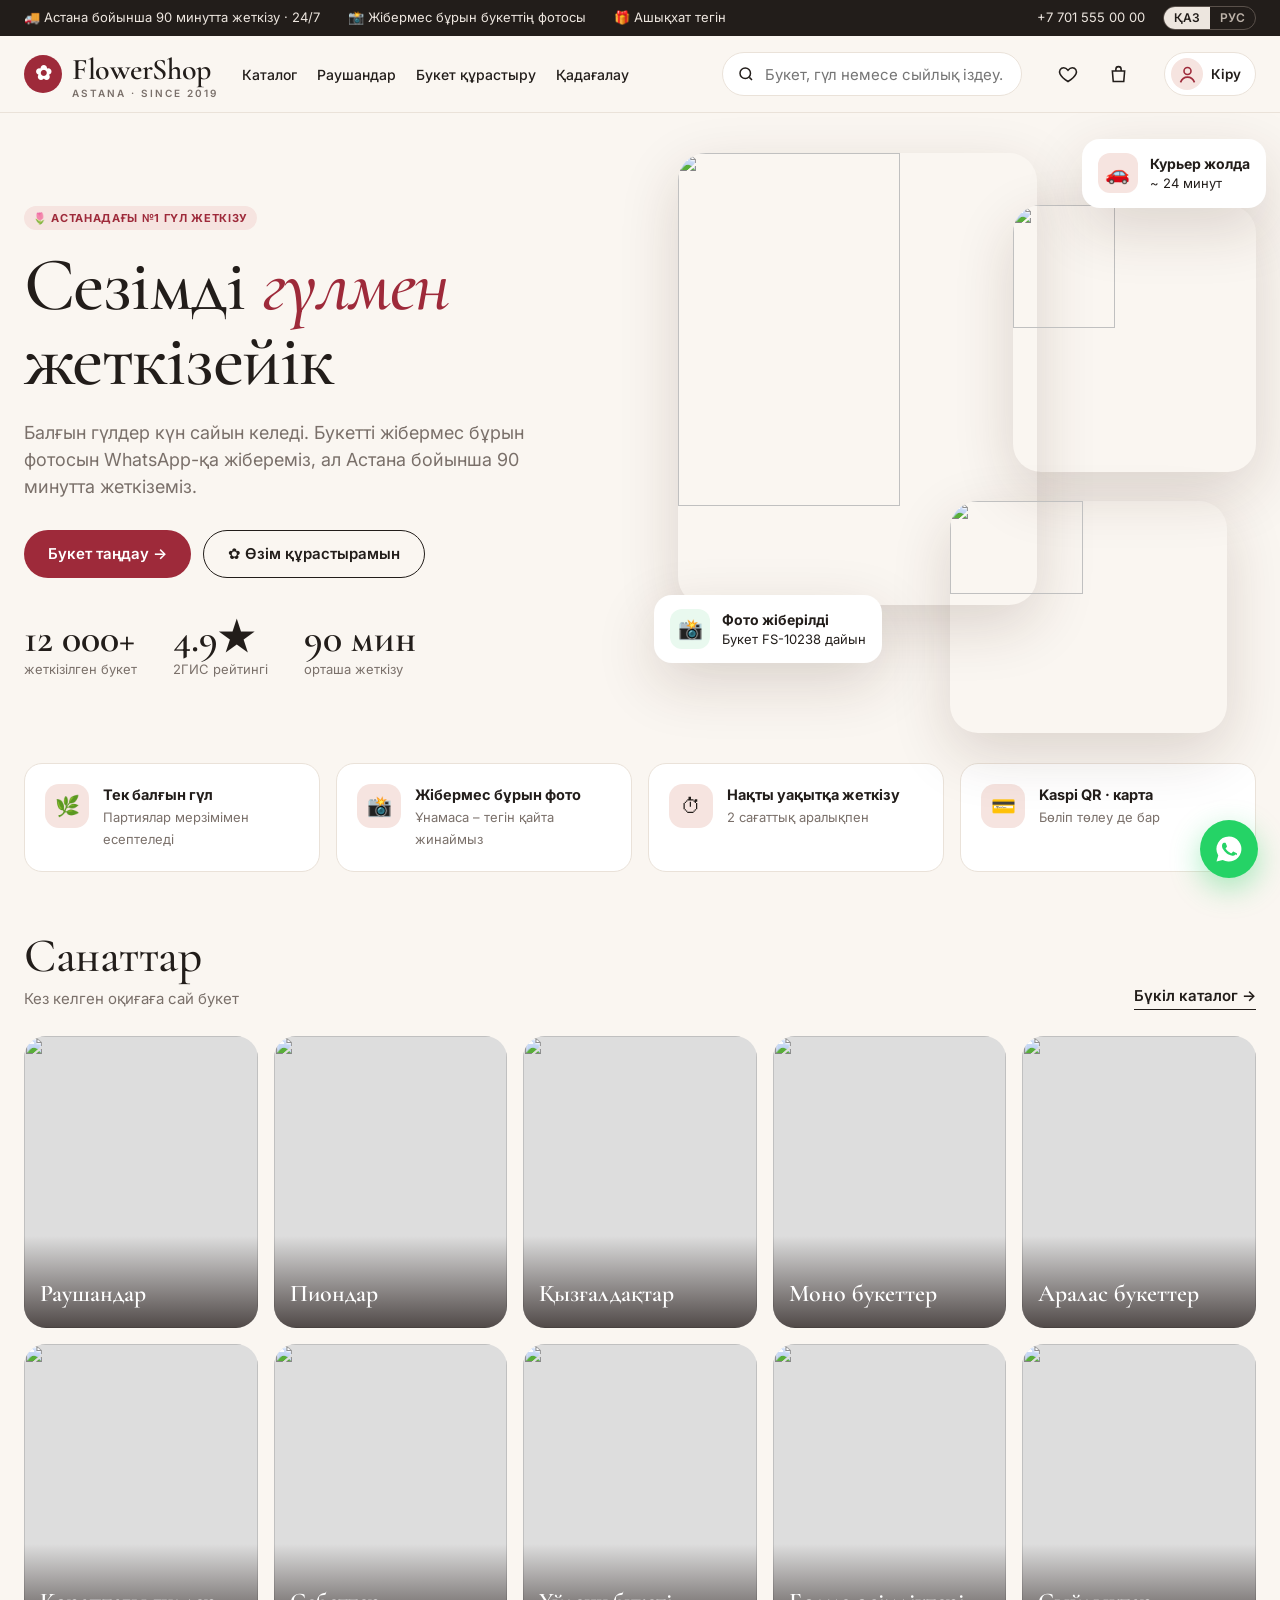
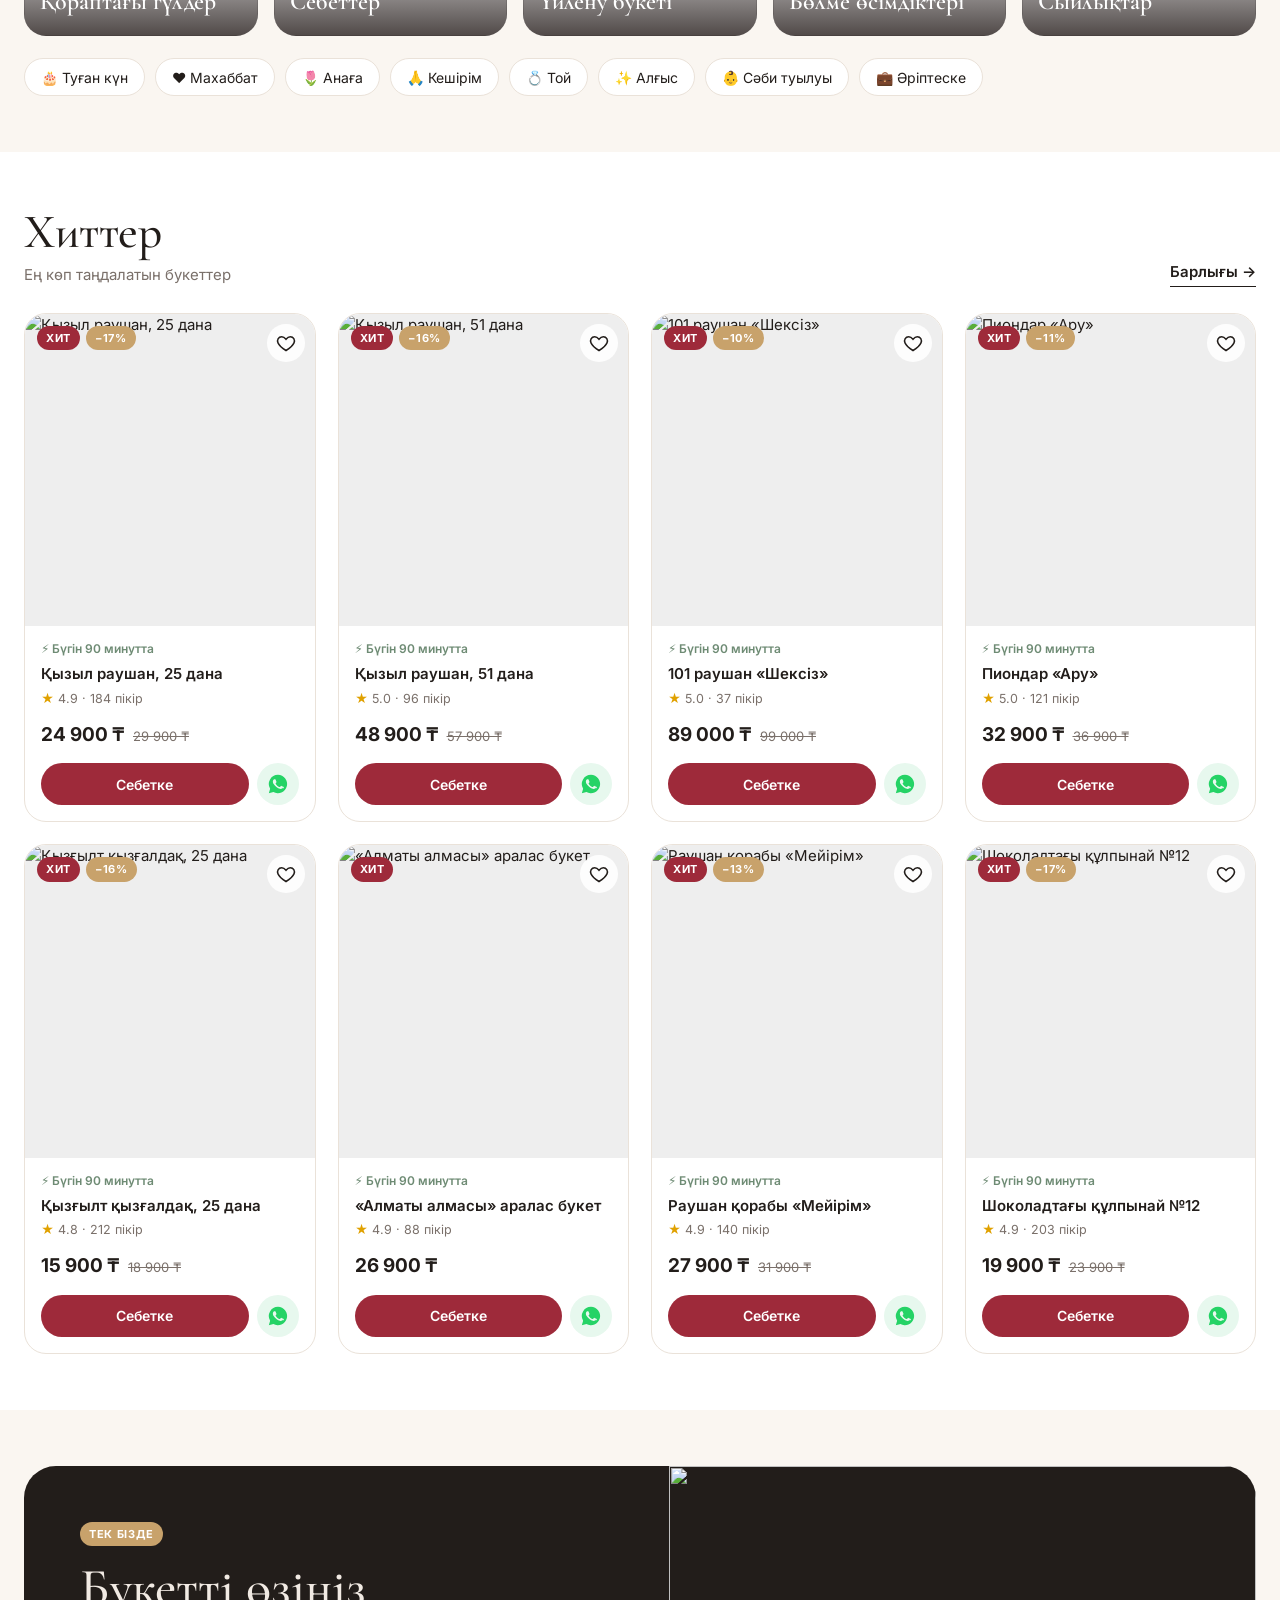
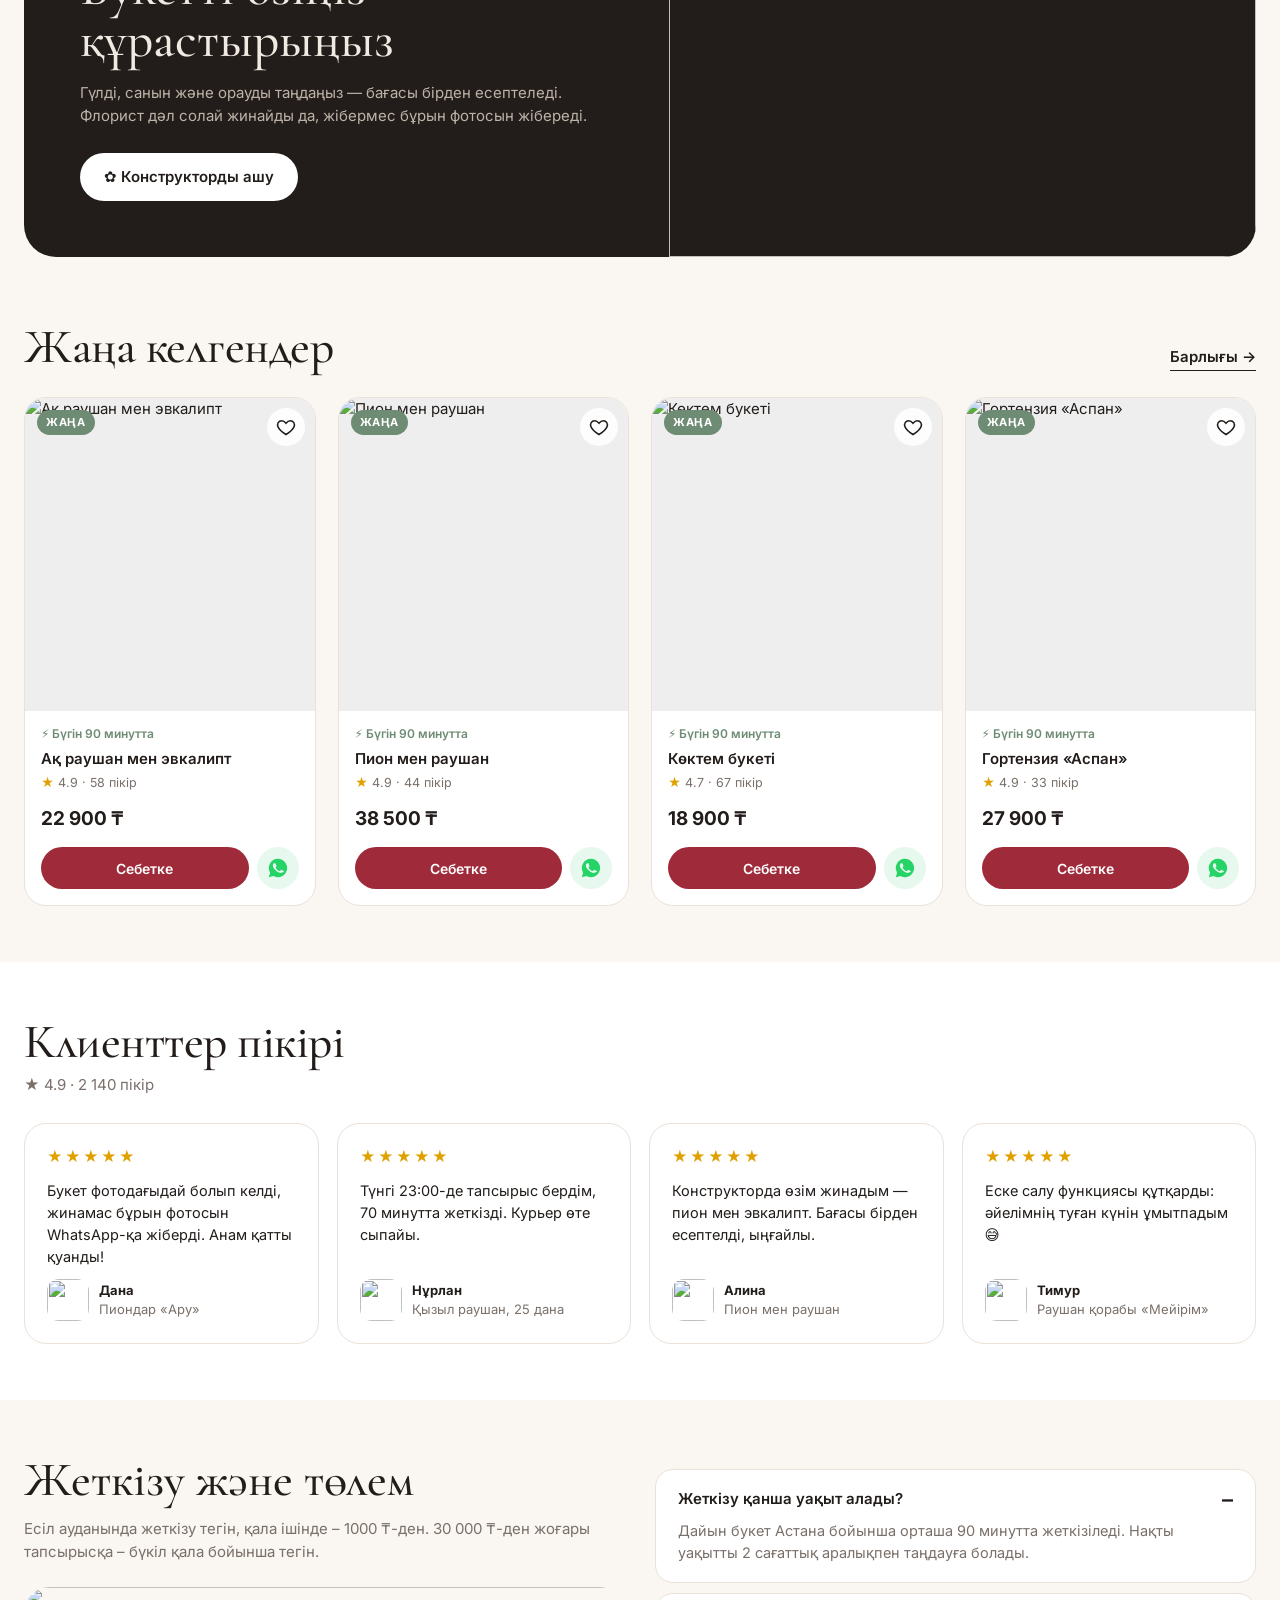
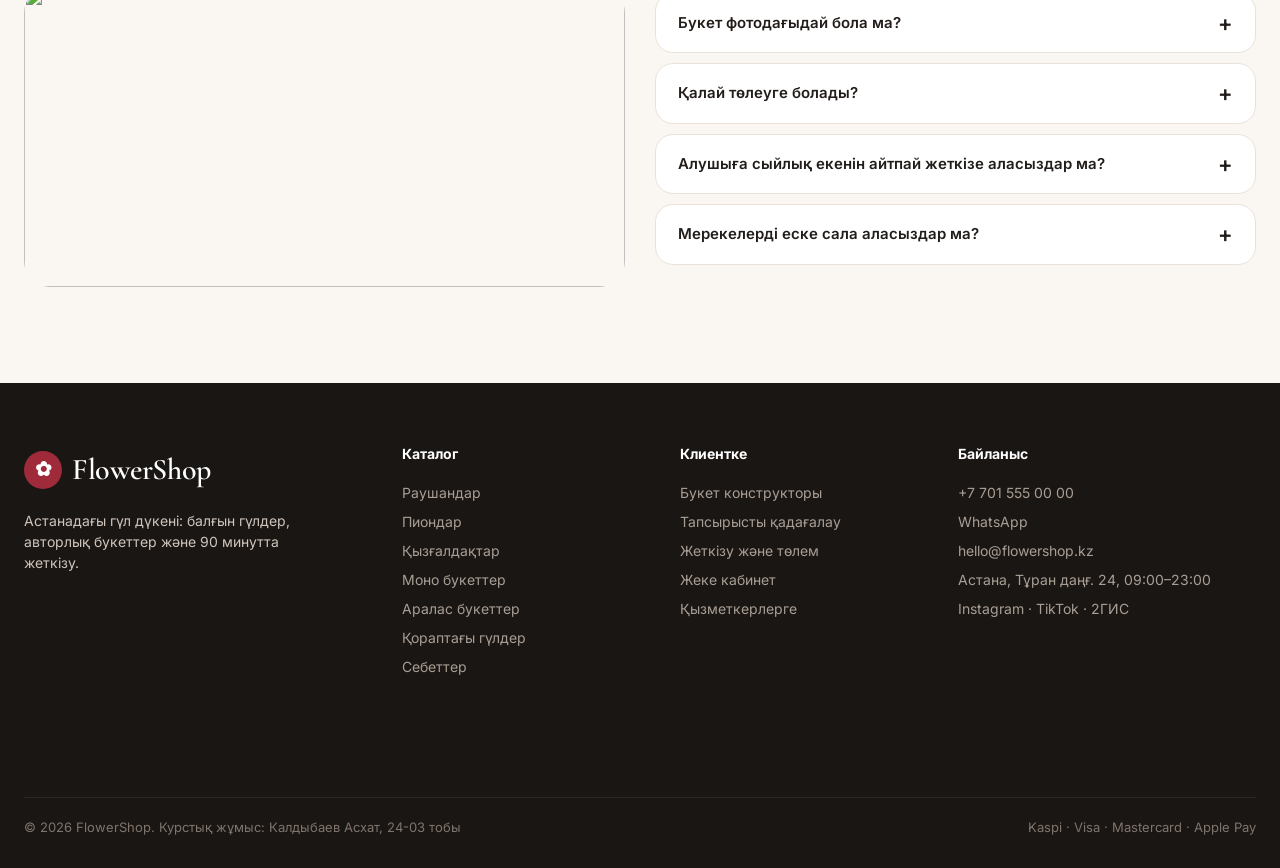
==== commit 1cb68458: "tmp4" ====
--- a/fs.html
+++ b/fs.html
@@ -65,7 +65,7 @@
 .burger{display:none}
 /* hero */
 .hero{padding:40px 0 30px}
-.hero .wrap{display:grid;grid-template-columns:1.05fr 1fr;gap:48px;align-items:center}
+.hero>.wrap:first-child{display:grid;grid-template-columns:1.05fr 1fr;gap:48px;align-items:center}
 .hero h1{font-family:'Cormorant Garamond',serif;font-size:76px;line-height:.98;font-weight:500;letter-spacing:-.02em}
 .hero h1 em{color:var(--acc);font-style:italic}
 .hero p.lead{font-size:18px;color:var(--mut);margin:22px 0 30px;max-width:520px}
@@ -184,7 +184,7 @@
 .prev{position:sticky;top:96px;background:#fff;border-radius:26px;border:1px solid var(--line);padding:22px;box-shadow:var(--sh)}
 .stage{height:300px;border-radius:20px;background:radial-gradient(circle at 50% 40%,#fff,#F3EBE3);position:relative;overflow:hidden;margin-bottom:16px}
 .stage .wrapper{position:absolute;left:50%;bottom:-20px;transform:translateX(-50%);width:0;height:0;border-left:110px solid transparent;border-right:110px solid transparent;border-top:180px solid var(--wc,#C9A27A);transition:.3s}
-.stage .bud{position:absolute;width:44px;height:44px;border-radius:50%;background-size:cover;background-position:center;box-shadow:0 4px 10px rgba(0,0,0,.18);border:2px solid #fff;transition:.3s;animation:pop .35s}
+.stage .bud{position:absolute;width:44px;height:44px;border-radius:50%;background-size:230%;background-position:center;box-shadow:0 4px 12px rgba(60,20,20,.25),inset 0 0 0 2px rgba(255,255,255,.6);transition:.3s;animation:pop .35s}
 @keyframes pop{from{transform:scale(0)}}
 .stage .hint{position:absolute;inset:0;display:grid;place-items:center;color:var(--mut);font-size:14px;text-align:center;padding:30px}
 .lines{font-size:14px;max-height:180px;overflow:auto;margin:10px 0}
@@ -347,8 +347,9 @@
 .dates div{display:flex;justify-content:space-between;align-items:center;padding:10px 0;border-bottom:1px solid var(--line);font-size:14px}
 @media (max-width:1280px){nav.mn a.x2{display:none}}
 @media (max-width:1100px){nav.mn{display:none}.grid{grid-template-columns:repeat(3,1fr)}.cats{grid-template-columns:repeat(3,1fr)}.revs{grid-template-columns:repeat(2,1fr)}.hero h1{font-size:58px}.kpi{grid-template-columns:repeat(2,1fr)}}
-@media (max-width:860px){.hero .wrap,.pp,.kon,.co,.cat-l,.split,.band,.g2c,.prof{grid-template-columns:1fr}.collage{height:420px}.filters{position:static}.usp{grid-template-columns:1fr 1fr}.grid{grid-template-columns:repeat(2,1fr);gap:12px}.srch{display:none}.top .tick span+span{display:none}.panel{grid-template-columns:1fr}.side{position:static;height:auto;flex-direction:row;overflow:auto}.side .logo,.side .me{display:none}.main{padding:18px}.prev,.sum{position:static}footer .wrap>.cols{grid-template-columns:1fr 1fr}.band .tx{padding:32px}.ocard{grid-template-columns:80px 1fr}.ocard .acts{grid-column:1/-1;flex-direction:row;flex-wrap:wrap}.ocard img{width:80px;height:90px}}
-@media (max-width:520px){.top .rt>a{display:none}.f1{left:8px}.f2{right:8px}.wrap{padding:0 16px}.hero h1{font-size:44px}.sh h2{font-size:36px}.cats{grid-template-columns:repeat(2,1fr)}.usp{grid-template-columns:1fr}.hero .stats{gap:20px}.hero .stats b{font-size:30px}.who span{display:none}header.h .wrap{gap:10px;height:66px}.logo{font-size:24px}.logo small{display:none}.pc .bd{padding:10px 12px 12px}.pc .nm{font-size:13.5px}.pc .pr b{font-size:16px}.pc .ac .wa2{display:none}.addons{grid-template-columns:repeat(2,1fr)}.flw{grid-template-columns:repeat(2,1fr)}.g2{grid-template-columns:1fr}.revs{grid-template-columns:1fr}.kpi b{font-size:22px}footer .wrap>.cols{grid-template-columns:1fr}.gal{grid-template-columns:1fr}.gal .th{flex-direction:row;order:2}.gal .th img{width:70px;height:78px}}
+.hero>.wrap+.wrap{display:block}
+@media (max-width:860px){.hero>.wrap:first-child,.pp,.kon,.co,.cat-l,.split,.band,.g2c,.prof{grid-template-columns:1fr}.collage{height:420px}.filters{position:static}.usp{grid-template-columns:1fr 1fr}.grid{grid-template-columns:repeat(2,1fr);gap:12px}.srch{display:none}.top .tick span+span{display:none}.panel{grid-template-columns:1fr}.side{position:static;height:auto;flex-direction:row;overflow:auto}.side .logo,.side .me{display:none}.main{padding:18px}.prev,.sum{position:static}footer .wrap>.cols{grid-template-columns:1fr 1fr}.band .tx{padding:32px}.ocard{grid-template-columns:80px 1fr}.ocard .acts{grid-column:1/-1;flex-direction:row;flex-wrap:wrap}.ocard img{width:80px;height:90px}}
+@media (max-width:520px){.trk h2{font-size:36px!important}.top .rt>a{display:none}.f1{left:8px}.f2{right:8px}.wrap{padding:0 16px}.hero h1{font-size:44px}.sh h2{font-size:36px}.cats{grid-template-columns:repeat(2,1fr)}.usp{grid-template-columns:1fr}.hero .stats{gap:20px}.hero .stats b{font-size:30px}.who span{display:none}header.h .wrap{gap:10px;height:66px}.logo{font-size:24px}.logo small{display:none}.pc .bd{padding:10px 12px 12px}.pc .nm{font-size:13.5px}.pc .pr b{font-size:16px}.pc .ac .wa2{display:none}.addons{grid-template-columns:repeat(2,1fr)}.flw{grid-template-columns:repeat(2,1fr)}.g2{grid-template-columns:1fr}.revs{grid-template-columns:1fr}.kpi b{font-size:22px}footer .wrap>.cols{grid-template-columns:1fr}.gal{grid-template-columns:1fr}.gal .th{flex-direction:row;order:2}.gal .th img{width:70px;height:78px}}
 </style></head><body>
 <div id="app"></div><div id="ov" class="ov" onclick="closeAll()"></div><aside id="drawer" class="drawer"></aside><div id="modal" class="modal"></div><div id="toast" class="toast"></div>
 <script>const U=(id,w=800)=>`https://images.unsplash.com/photo-${id}?w=${w}&q=80&auto=format&fit=crop`;
@@ -367,7 +368,7 @@
  f115:'1531058240690-006c446962d8',f116:'1780892057871-a58ab617718f',f120:'1589244159943-460088ed5c92',f121:'1565695951564-007d8f297e48',f122:'1775743093104-d8e53e5ed250',
  n126:'1651592279151-f84dea81a03d',n128:'1767552659473-9a541393de94',v132:'1528756514091-dee5ecaa3278',v136:'1611625105602-42ee06be977e',
  a138:'1647710782448-2e7d7f36a246',a140:'1629727687767-0aaf2d360144',a142:'1724099541163-07c86574615e',z144:'1650355648621-1a0445f7f9b4',z148:'1469259943454-aa100abba749',
- u150:'1520302630591-fd1c66edc19d',u152:'1770349781649-b7722e0de3fc',m156:'1525498128493-380d1990a112',m158:'1776722091903-097d6dab0455'
+ u150:'1520302630591-fd1c66edc19d',u152:'1770349781649-b7722e0de3fc',m156:'1525498128493-380d1990a112',m158:'1776722091903-097d6dab0455',e4:'1602229262754-3a232d284c22'
 };
 // categories
 const CATS=[
@@ -443,7 +444,7 @@
  {id:'alstro',kk:'Альстромерия',ru:'Альстромерия',price:550,ph:'a140',color:'#F07FA0'},
  {id:'calla',kk:'Калла',ru:'Калла',price:1300,ph:'z144',color:'#F4F1EA'},
  {id:'orchid',kk:'Орхидея',ru:'Орхидея',price:12000,ph:'o51',color:'#D06AAE'},
- {id:'euc',kk:'Эвкалипт',ru:'Эвкалипт',price:350,ph:'u152',color:'#8DA79A'}];
+ {id:'euc',kk:'Эвкалипт',ru:'Эвкалипт',price:350,ph:'e4',color:'#8DA79A'}];
 const WRAPS=[{id:'kraft',kk:'Крафт',ru:'Крафт',price:900,c:'#C9A27A'},{id:'blush',kk:'Ұнтақ түсті',ru:'Пудровая',price:1200,c:'#EBC9C3'},{id:'black',kk:'Қара матовый',ru:'Чёрная матовая',price:1500,c:'#2A2626'},{id:'white',kk:'Ақ',ru:'Белая',price:1200,c:'#F5F2EE'},{id:'none',kk:'Ораусыз',ru:'Без упаковки',price:0,c:'transparent'}];
 const ADDONS=['p34','p36','p38','p37'];
 const SIZES=[{id:'S',k:0.8},{id:'M',k:1},{id:'L',k:1.45}];
@@ -477,6 +478,9 @@
 const ST={new:['Жаңа','Новый','s-new','🧾'],prep:['Жиналуда','Собирается','s-prep','💐'],ready:['Дайын','Готов','s-ready','📸'],way:['Жолда','В пути','s-way','🚗'],done:['Жеткізілді','Доставлен','s-done','✅'],cancel:['Бас тартылды','Отменён','s-cancel','✖']};
 const stName=s=>L(ST[s][0],ST[s][1]);
 const stB=s=>`<span class="st-b ${ST[s][2]}">${stName(s)}</span>`;
+const KM=['қаң','ақп','нау','сәу','мам','мау','шіл','там','қыр','қаз','қар','жел'],RM=['янв','фев','мар','апр','мая','июн','июл','авг','сен','окт','ноя','дек'],KW=['Жексенбі','Дүйсенбі','Сейсенбі','Сәрсенбі','Бейсенбі','Жұма','Сенбі'],RW=['Воскресенье','Понедельник','Вторник','Среда','Четверг','Пятница','Суббота'];
+const dayMon=d=>{const x=new Date(d);return x.getDate()+' '+(S.lang==='ru'?RM:KM)[x.getMonth()]};
+const longDate=()=>{const x=new Date();return (S.lang==='ru'?RW:KW)[x.getDay()]+', '+dayMon(x)};
 const today=()=>new Date().toISOString().slice(0,10);
 const addDays=(d,n)=>{const x=new Date(d);x.setDate(x.getDate()+n);return x.toISOString().slice(0,10)};
 const ts=()=>new Date().toLocaleString('ru-RU',{day:'2-digit',month:'2-digit',hour:'2-digit',minute:'2-digit'});
@@ -641,7 +645,7 @@
  // positions
  let buds=[],k=0;lines.forEach(([f,n])=>{for(let i=0;i<Math.min(n,25);i++){buds.push(f)}});
  buds=buds.slice(0,60);
- const pos=buds.map((f,i)=>{const a=i*2.399,r=Math.sqrt(i+0.5)*17;return `<span class="bud" style="left:calc(50% + ${Math.cos(a)*r-22}px);top:${110+Math.sin(a)*r*0.7-22}px;background-image:url(${U(PH[fl(f).ph],100)});z-index:${100-i}"></span>`});
+ const pos=buds.map((f,i)=>{const a=i*2.399,r=Math.sqrt(i+0.5)*21,sz=58-Math.min(i,40)*0.35;return `<span class="bud" style="width:${sz}px;height:${sz}px;left:calc(50% + ${Math.cos(a)*r-sz/2}px);top:${118+Math.sin(a)*r*0.62-sz/2}px;background-image:url(${U(PH[fl(f).ph],100)});z-index:${100-i}"></span>`});
  return `<div class="wrap"><div class="crumbs"><a href="#/">${L('Басты бет','Главная')}</a> / ${L('Букет конструкторы','Конструктор букета')}</div>
  <div class="sh" style="margin-top:10px"><div><h2>${L('Букетті өзіңіз құрастырыңыз','Соберите свой букет')}</h2><p>${L('Гүлдерді таңдаңыз — бағасы бірден есептеледі. Флорист сіздің рецептіңіз бойынша жинайды.','Выберите цветы — цена считается мгновенно. Флорист соберёт строго по вашему рецепту.')}</p></div></div>
  <div class="kon"><div><div class="flw">${FL.map(f=>{const n=B[f.id]||0;const st=S.stock.filter(b=>b.fl===f.id).reduce((a,b)=>a+b.qty,0);return `<div class="fl ${n?'on':''}"><img loading="lazy" src="${U(PH[f.ph],400)}" alt=""><div class="b"><div><b>${N(f)}</b><small>${fmt(f.price)} / ${L('дана','шт')} · ${st?L('қоймада '+st,'в наличии '+st):L('жоқ','нет')}</small></div><div class="qty"><button onclick="bq('${f.id}',-1)">−</button><span>${n}</span><button onclick="bq('${f.id}',1)" ${n>=st?'disabled':''}>+</button></div></div></div>`}).join('')}</div>
@@ -701,7 +705,7 @@
  <label style="display:flex;gap:8px;align-items:center;margin-top:12px;font-size:14px"><input type="checkbox" ${CO.anon?'checked':''} onchange="CO.anon=this.checked"> 🤫 ${L('Анонимді жеткізу (жіберушінің атын айтпау)','Анонимная доставка (не называть отправителя)')}</label>`}</div>
  <div class="box"><h3><i>3</i>${L('Жеткізу','Доставка')}</h3><div class="radio"><button class="${CO.mode==='courier'?'on':''}" onclick="CO.mode='courier';render()">🚚 ${L('Курьер','Курьером')}<small>${L('90 минуттан бастап','от 90 минут')}</small></button><button class="${CO.mode==='pickup'?'on':''}" onclick="CO.mode='pickup';render()">🏪 ${L('Дүкеннен алып кету','Самовывоз')}<small>${L('Тұран 24, тегін','Туран 24, бесплатно')}</small></button></div>
  ${CO.mode==='courier'?`<div class="g2"><div class="fld"><label>${L('Аудан','Район')}</label><select onchange="CO.district=+this.value;render()">${DISTRICTS.map((d,i)=>`<option value="${i}" ${CO.district===i?'selected':''}>${N(d)} — ${d.fee?fmt(d.fee):L('тегін','бесплатно')}</option>`).join('')}</select></div><div class="fld"><label>${L('Мекенжай','Адрес')}*</label><input id="c_addr" value="${esc(CO.address)}" placeholder="${L('Көше, үй, пәтер','Улица, дом, квартира')}" oninput="CO.address=this.value"></div></div>`:''}
- <div class="fld"><label>${L('Күні','Дата')}</label><div class="slots" style="margin-top:0">${dates.map((d,i)=>`<button class="${CO.date===d?'on':''}" onclick="CO.date='${d}';CO.slot='';render()">${i===0?L('Бүгін','Сегодня'):i===1?L('Ертең','Завтра'):new Date(d).toLocaleDateString(S.lang==='ru'?'ru-RU':'kk-KZ',{day:'numeric',month:'short'})}</button>`).join('')}</div></div>
+ <div class="fld"><label>${L('Күні','Дата')}</label><div class="slots" style="margin-top:0">${dates.map((d,i)=>`<button class="${CO.date===d?'on':''}" onclick="CO.date='${d}';CO.slot='';render()">${i===0?L('Бүгін','Сегодня'):i===1?L('Ертең','Завтра'):dayMon(d)}</button>`).join('')}</div></div>
  <div class="fld"><label>${L('Уақыт аралығы','Интервал')}*</label><div class="slots" style="margin-top:0">${CO.date===today()?`<button class="${CO.slot==='asap'?'on':''}" onclick="CO.slot='asap';render()">⚡ ${L('Мүмкіндігінше тез (90 мин)','Как можно скорее (90 мин)')}</button>`:''}${SLOTS.map(s=>`<button class="${CO.slot===s?'on':''}" ${slotOk(s)?'':'disabled'} onclick="CO.slot='${s}';render()">${s}</button>`).join('')}</div></div>
  <div class="fld"><label>${L('Ашықхат мәтіні','Текст открытки')}</label><textarea oninput="CO.card=this.value" placeholder="${L('Жүрекжарды сөз…','Тёплые слова…')}">${esc(CO.card)}</textarea></div></div>
  <div class="box"><h3><i>4</i>${L('Төлем','Оплата')}</h3><div class="radio">${[['kaspi','Kaspi QR',L('Ең танымал','Самый популярный')],['red','Kaspi Red',L('3 айға бөліп','Рассрочка 3 мес.')],['card',L('Банк картасы','Банковская карта'),'Visa · Mastercard'],['cash',L('Қолма-қол','Наличными'),L('Алған кезде','При получении')]].map(([k,t,s])=>`<button class="${CO.pay===k?'on':''}" onclick="CO.pay='${k}';render()">${t}<small>${s}</small></button>`).join('')}</div>
@@ -858,7 +862,7 @@
  const tops=Object.entries(top).sort((a,b)=>b[1]-a[1]).slice(0,5);
  const warns=S.stock.filter(b=>b.qty<b.min||daysLeft(b.exp)<=2);
  const avg=Math.round(rev/Math.max(1,S.orders.filter(o=>o.status!=='cancel').length));
- return `<h1>${L('Сәлем, ','Привет, ')}${esc(me().name.split(' ')[0])} 👋</h1><p class="sub">${new Date().toLocaleDateString(S.lang==='ru'?'ru-RU':'kk-KZ',{weekday:'long',day:'numeric',month:'long'})}</p>
+ return `<h1>${L('Сәлем, ','Привет, ')}${esc(me().name.split(' ')[0])} 👋</h1><p class="sub">${longDate()}</p>
  <div class="kpi"><div><span>${L('Бүгінгі түсім','Выручка сегодня')}</span><b>${fmt(tr)}</b><small class="up">▲ ${todayO.length} ${L('тапсырыс','заказов')}</small></div><div><span>${L('7 күндік түсім','Выручка за 7 дней')}</span><b>${fmt(rv.reduce((a,b)=>a+b,0))}</b><small class="up">▲ 12,4 %</small></div><div><span>${L('Орташа чек','Средний чек')}</span><b>${fmt(avg)}</b><small class="up">▲ 3,1 %</small></div><div><span>${L('Жаңа тапсырыстар','Новые заказы')}</span><b>${S.orders.filter(o=>o.status==='new').length}</b><small class="${S.orders.some(o=>o.status==='new')?'dn':'up'}">${L('өңдеуді күтуде','ждут обработки')}</small></div></div>
  <div class="g2c"><div class="card"><h3>${L('Соңғы 7 күндегі түсім','Выручка за 7 дней')}</h3><div class="bars">${rv.map((v,i)=>`<div><span style="color:var(--ink);font-weight:600">${Math.round(v/1000)}k</span><i style="height:${Math.max(4,v/mx*150)}px"></i>${new Date(days[i]).toLocaleDateString('ru-RU',{day:'2-digit',month:'2-digit'})}</div>`).join('')}</div></div>
  <div class="card"><h3>⚠ ${L('Қойма ескертулері','Предупреждения склада')}</h3>${warns.length?warns.map(b=>`<div class="warn ${daysLeft(b.exp)<=1?'r':''}">${daysLeft(b.exp)<=2?'⏳':'📉'} <span><b>${N(fl(b.fl))}</b> — ${daysLeft(b.exp)<=2?L(`мерзімі ${daysLeft(b.exp)} күнде бітеді`,`срок истекает через ${daysLeft(b.exp)} дн.`):''} ${b.qty<b.min?L(`қалдық ${b.qty} (min ${b.min})`,`остаток ${b.qty} (мин. ${b.min})`):''}</span></div>`).join(''):`<p style="color:var(--mut)">${L('Бәрі тәртіпте','Всё в порядке')}</p>`}<a class="btn sm ghost" href="#/staff/stock" style="margin-top:8px">${L('Қоймаға өту','Перейти на склад')}</a></div></div>
